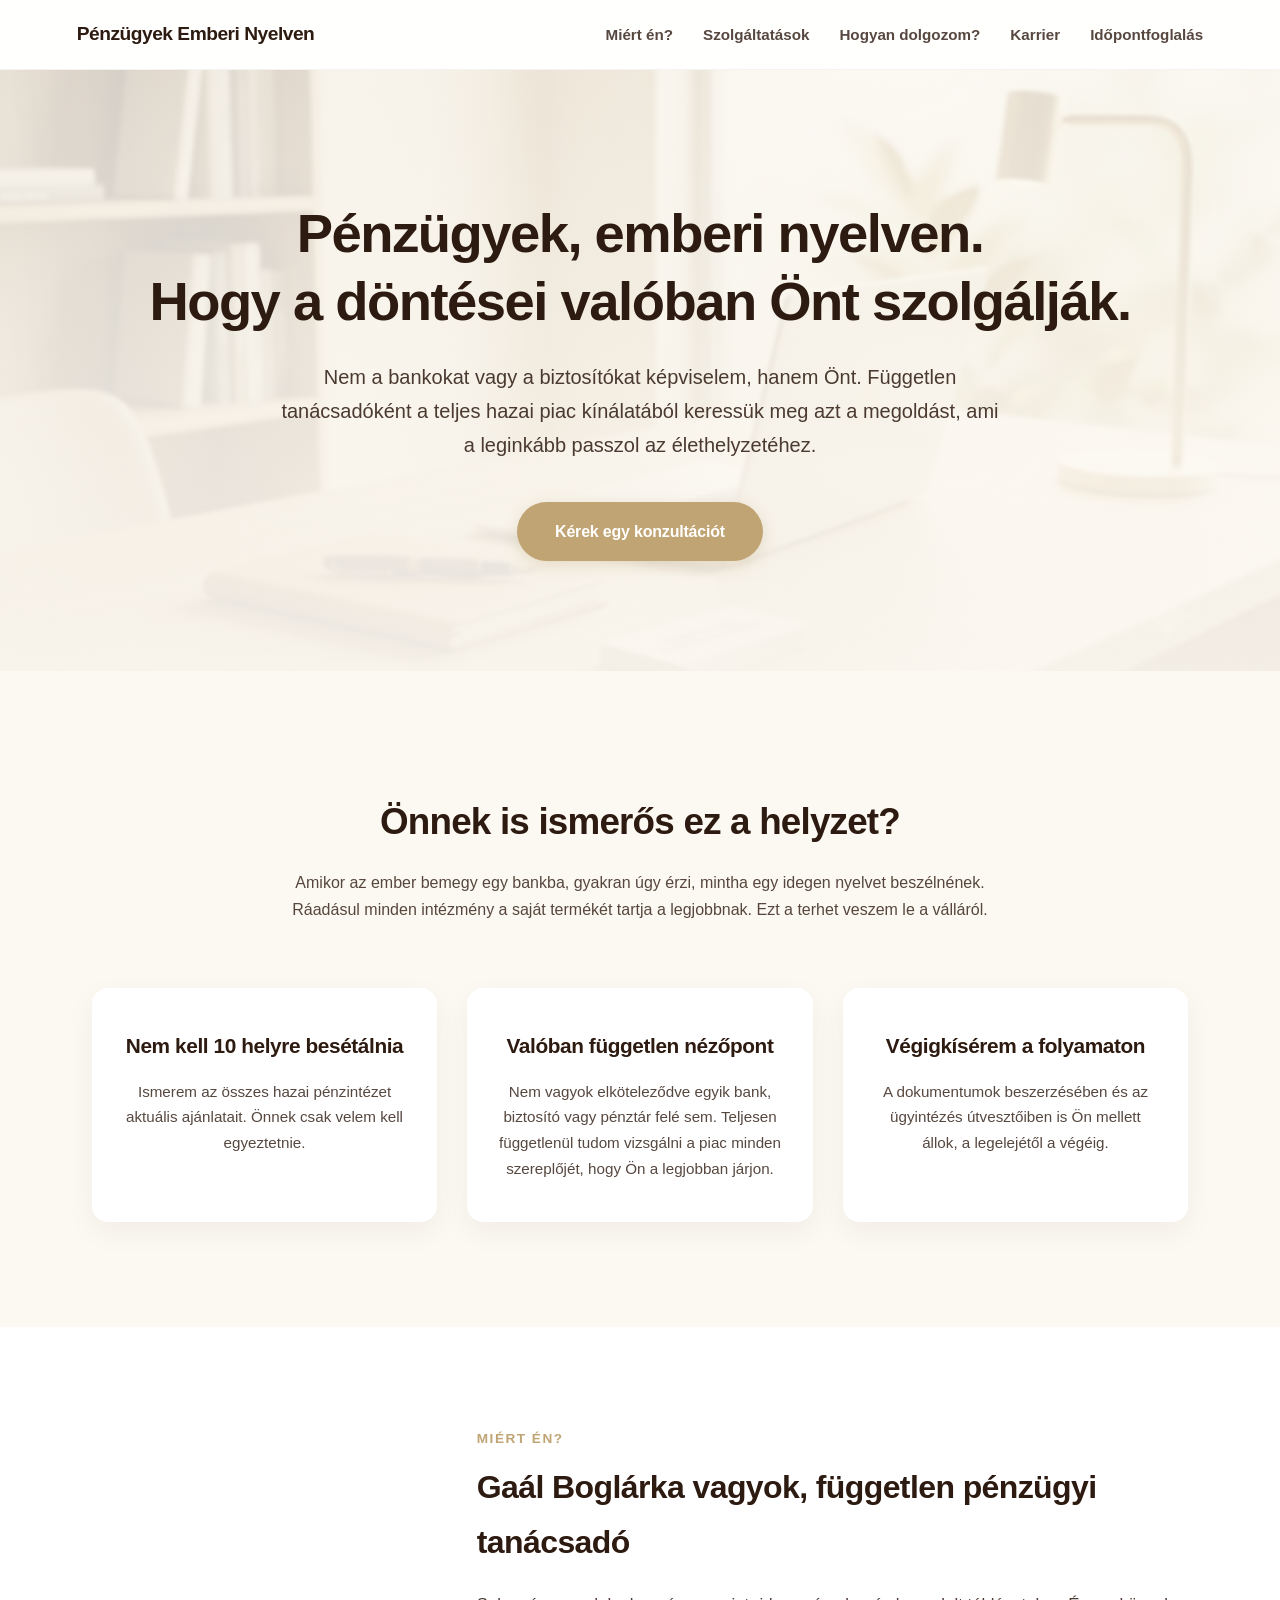
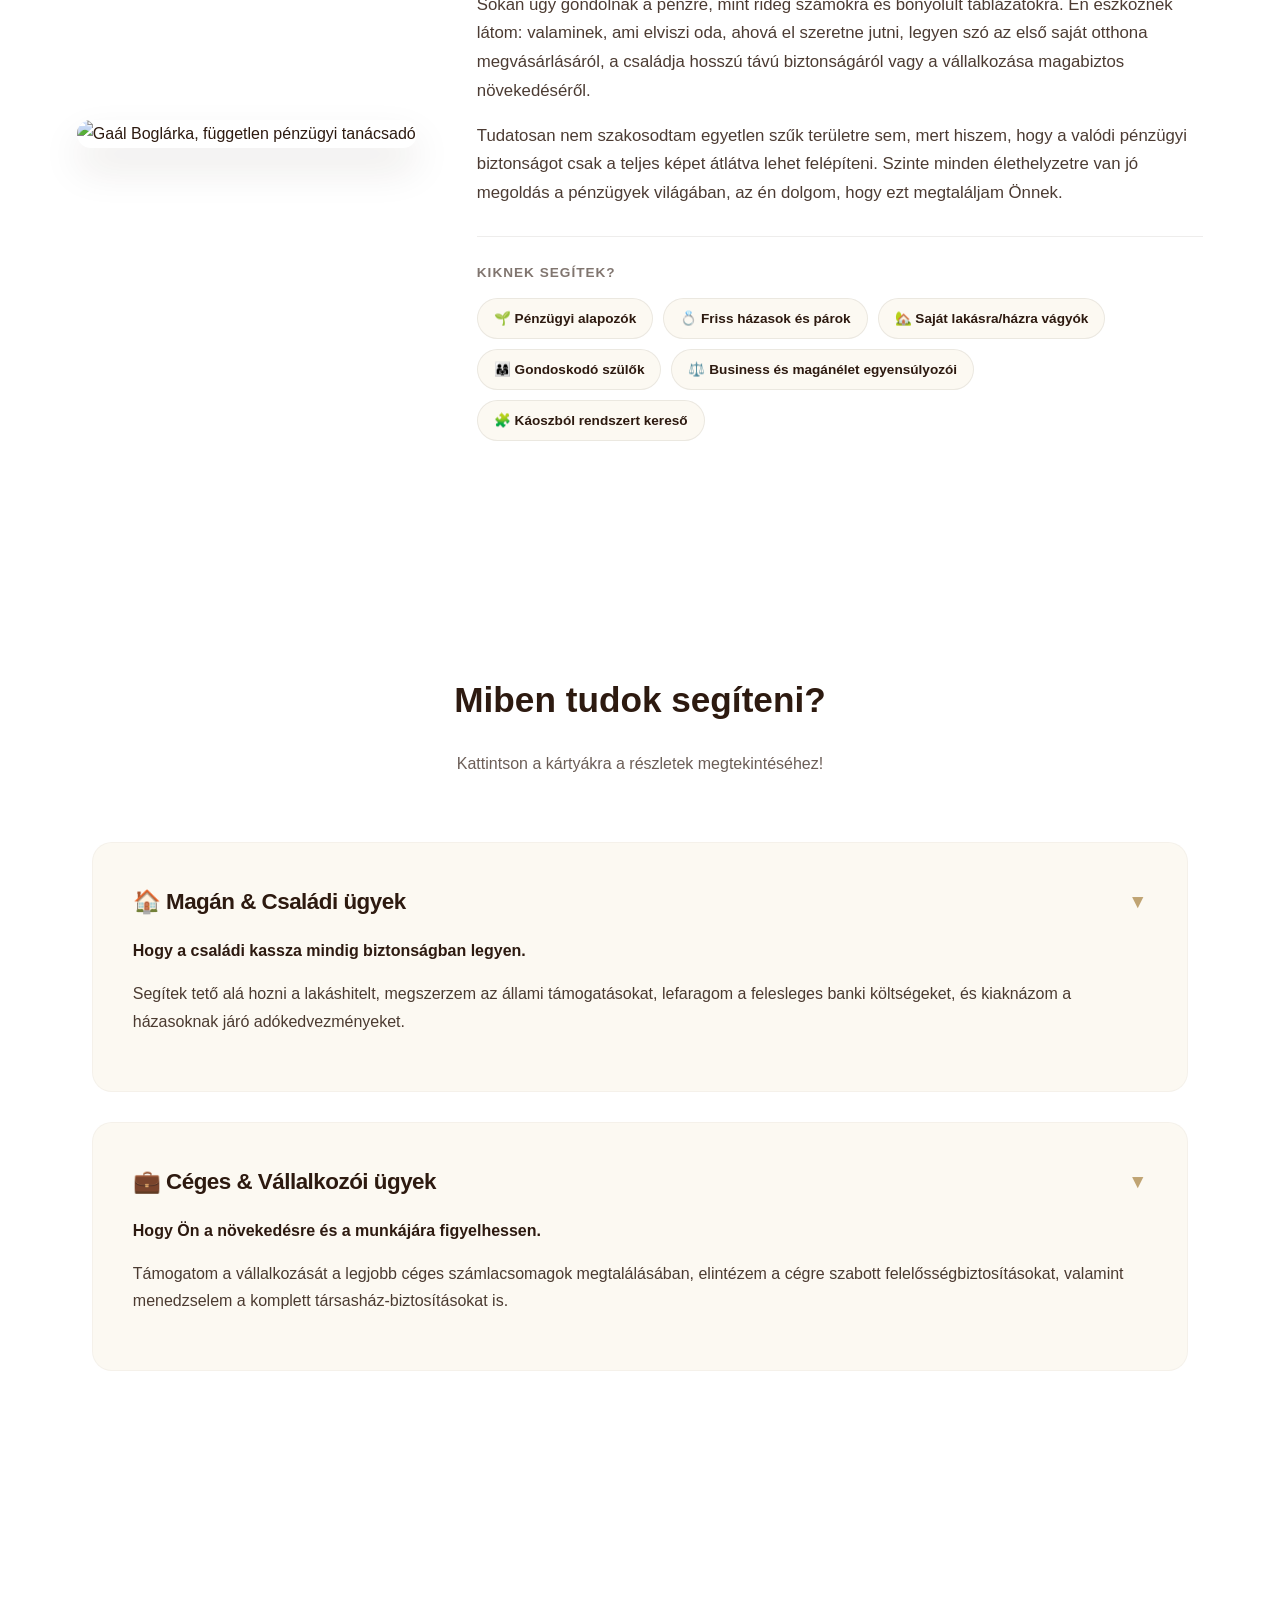
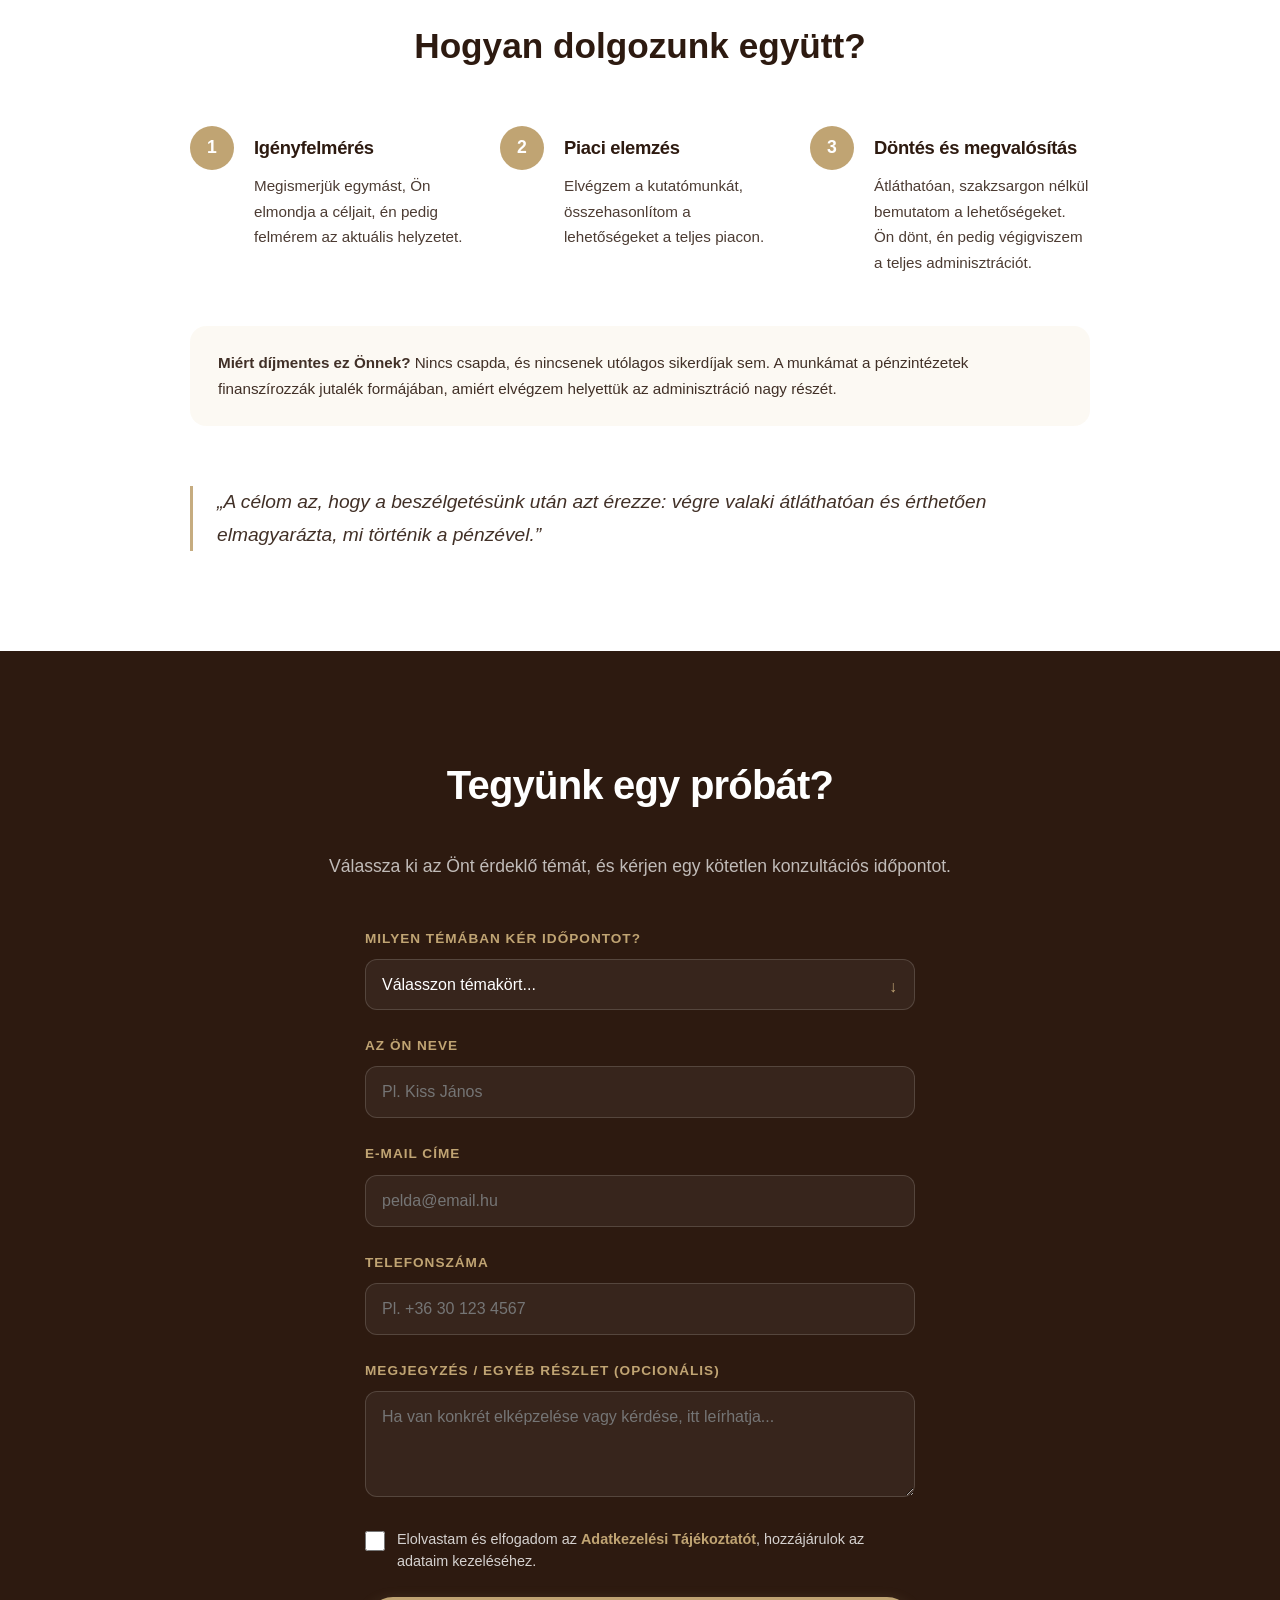
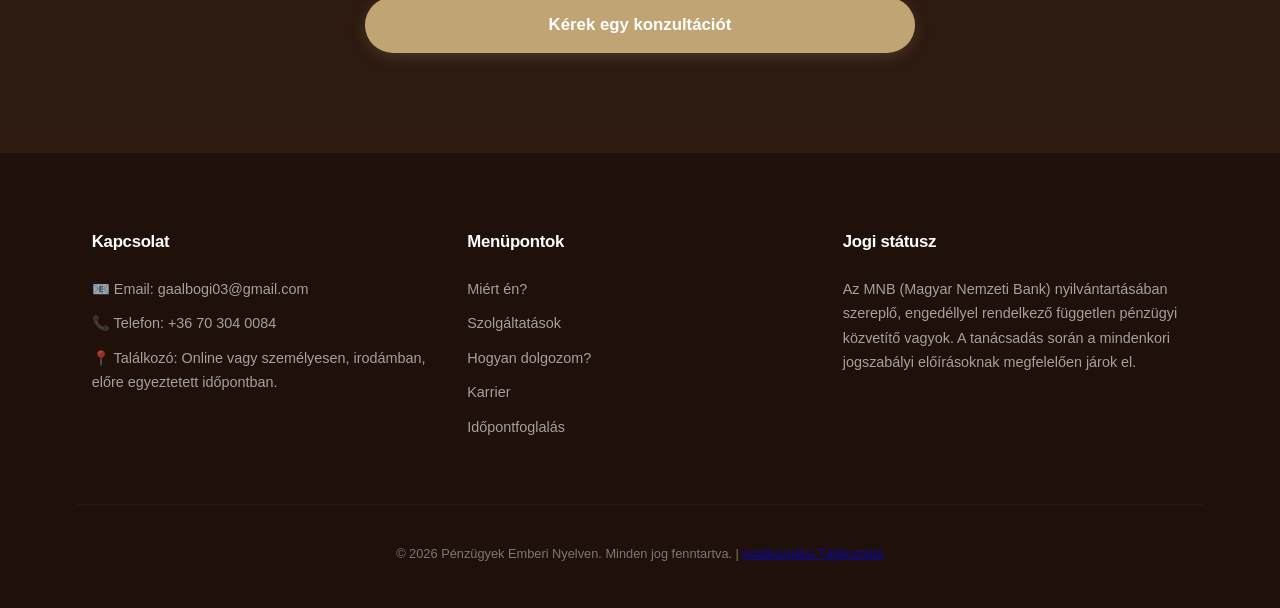
==== index.html @ 8284cee0 "Add branded OG share image and unify site tone to formal address Replace the portrait-crop og:image/" ====
<!DOCTYPE html>
<html lang="hu">
<head>
<meta charset="UTF-8">
<meta name="viewport" content="width=device-width, initial-scale=1.0">
<title>Pénzügyi Tanácsadás - Emberi Nyelven</title>
<link rel="icon" type="image/png" sizes="32x32" href="images/favicon-32.png">
<link rel="icon" type="image/png" sizes="16x16" href="images/favicon-16.png">
<link rel="apple-touch-icon" sizes="180x180" href="images/apple-touch-icon.png">
<meta name="description" content="Független pénzügyi tanácsadás díjmentesen: lakáshitel, CSOK+, biztosítás, megtakarítás és céges pénzügyek egy helyen, emberi nyelven elmagyarázva.">

<!-- MEGOSZTÁSI ELŐNÉZET (OPEN GRAPH) -->
<meta property="og:type" content="website">
<meta property="og:title" content="Pénzügyek, emberi nyelven | Pénzügyi Tanácsadás">
<meta property="og:description" content="Független pénzügyi tanácsadás díjmentesen: lakáshitel, CSOK+, biztosítás, megtakarítás és céges pénzügyek egy helyen, emberi nyelven elmagyarázva.">
<meta property="og:image" content="https://gaalbogi03-ui.github.io/Bogi-weboldal/images/og-image.jpg">
<meta property="og:url" content="https://gaalbogi03-ui.github.io/Bogi-weboldal/">
<meta property="og:locale" content="hu_HU">
<meta name="twitter:card" content="summary_large_image">
<meta name="twitter:title" content="Pénzügyek, emberi nyelven | Pénzügyi Tanácsadás">
<meta name="twitter:description" content="Független pénzügyi tanácsadás díjmentesen: lakáshitel, CSOK+, biztosítás, megtakarítás és céges pénzügyek egy helyen, emberi nyelven elmagyarázva.">
<meta name="twitter:image" content="https://gaalbogi03-ui.github.io/Bogi-weboldal/images/og-image.jpg">

<!-- Helyben tárolt Plus Jakarta Sans betűtípus (GDPR miatt nem Google szerverről töltődik be) -->
<link href="fonts/plus-jakarta-sans.css" rel="stylesheet">
<link href="styles.css" rel="stylesheet">

</head>
<body>

<!-- NAVIGÁCIÓ -->
<nav class="navbar">
<div class="container">
<a href="#" class="logo">Pénzügyek Emberi Nyelven</a>
<button class="nav-toggle" id="nav-toggle" aria-label="Menü megnyitása" aria-expanded="false">
<span></span><span></span><span></span>
</button>
<ul class="nav-links" id="nav-links">
<li><a href="#rolam">Miért én?</a></li>
<li><a href="#szolgaltatasok">Szolgáltatások</a></li>
<li><a href="#folyamat">Hogyan dolgozom?</a></li>
<li><a href="karrier.html">Karrier</a></li>
<li><a href="#kapcsolat">Időpontfoglalás</a></li>
</ul>
</div>
</nav>

<main>
<!-- HERO SZEKCIÓ -->
<header class="hero">
<div class="hero-bg"></div>
<div class="hero-overlay"></div>
<div class="container">
<h1>Pénzügyek, emberi nyelven.<br>Hogy a döntései valóban Önt szolgálják.</h1>
<p>Nem a bankokat vagy a biztosítókat képviselem, hanem Önt. Független tanácsadóként a teljes hazai piac kínálatából keressük meg azt a megoldást, ami a leginkább passzol az élethelyzetéhez.</p>
<a href="#kapcsolat" class="btn">Kérek egy konzultációt</a>
</div>
</header>

<!-- PROBLÉMA / MEGOLDÁS -->
<section class="intro" id="helyzetfelismeres">
<div class="container">
<h2>Önnek is ismerős ez a helyzet?</h2>
<p style="max-width: 750px; margin: 0 auto; opacity: 0.8;">Amikor az ember bemegy egy bankba, gyakran úgy érzi, mintha egy idegen nyelvet beszélnének. Ráadásul minden intézmény a saját termékét tartja a legjobbnak. Ezt a terhet veszem le a válláról.</p>

<div class="features">
<div class="feature-box">
<h3>Nem kell 10 helyre besétálnia</h3>
<p>Ismerem az összes hazai pénzintézet aktuális ajánlatait. Önnek csak velem kell egyeztetnie.</p>
</div>
<div class="feature-box">
<h3>Valóban független nézőpont</h3>
<p>Nem vagyok elköteleződve egyik bank, biztosító vagy pénztár felé sem. Teljesen függetlenül tudom vizsgálni a piac minden szereplőjét, hogy Ön a legjobban járjon.</p>
</div>
<div class="feature-box">
<h3>Végigkísérem a folyamaton</h3>
<p>A dokumentumok beszerzésében és az ügyintézés útvesztőiben is Ön mellett állok, a legelejétől a végéig.</p>
</div>
</div>
</div>
</section>

<!-- RÓLAM -->
<section class="about" id="rolam">
<div class="container about-grid">
<div class="about-image">
<img src="images/rolam-boglarka.jpg" alt="Gaál Boglárka, független pénzügyi tanácsadó">
</div>
<div class="about-text">
<span class="about-eyebrow">Miért én?</span>
<h2>Gaál Boglárka vagyok, független pénzügyi tanácsadó</h2>
<p>Sokan úgy gondolnak a pénzre, mint rideg számokra és bonyolult táblázatokra. Én eszköznek látom: valaminek, ami elviszi oda, ahová el szeretne jutni, legyen szó az első saját otthona megvásárlásáról, a családja hosszú távú biztonságáról vagy a vállalkozása magabiztos növekedéséről.</p>
<p>Tudatosan nem szakosodtam egyetlen szűk területre sem, mert hiszem, hogy a valódi pénzügyi biztonságot csak a teljes képet átlátva lehet felépíteni. Szinte minden élethelyzetre van jó megoldás a pénzügyek világában, az én dolgom, hogy ezt megtaláljam Önnek.</p>
<div class="about-tags">
<span class="about-tags-label">Kiknek segítek?</span>
<div class="about-tags-list">
<span class="tag">🌱 Pénzügyi alapozók</span>
<span class="tag">💍 Friss házasok és párok</span>
<span class="tag">🏡 Saját lakásra/házra vágyók</span>
<span class="tag">👨‍👩‍👧 Gondoskodó szülők</span>
<span class="tag">⚖️ Business és magánélet egyensúlyozói</span>
<span class="tag">🧩 Káoszból rendszert kereső</span>
</div>
</div>
</div>
</div>
</section>

<!-- SZOLGÁLTATÁSOK -->
<section class="services" id="szolgaltatasok">
<div class="container">
<h2 style="text-align: center; font-size: 2.2rem; margin-bottom: 20px;">Miben tudok segíteni?</h2>
<p style="text-align: center; opacity: 0.7; margin-bottom: 50px;">Kattintson a kártyákra a részletek megtekintéséhez!</p>

<div class="services-grid">
<!-- Lakossági Pénzügyek -->
<div class="service-card" onclick="toggleService(this)">
<div class="service-header">
<h3>🏠 Magán & Családi ügyek</h3>
<span class="toggle-icon">▼</span>
</div>
<p><strong>Hogy a családi kassza mindig biztonságban legyen.</strong></p>
<p class="intro-text">Segítek tető alá hozni a lakáshitelt, megszerzem az állami támogatásokat, lefaragom a felesleges banki költségeket, és kiaknázom a házasoknak járó adókedvezményeket.</p>

<div class="service-details">
<ul>
<li><strong>Otthonteremtés és Támogatások:</strong> A CSOK+, Babaváró, az <strong>Otthon Start Program (OSP) hitel</strong> és a piaci lakáshitelek teljes körű intézése, hogy minden elérhető forrást maximálisan kihasználjunk.</li>
<li><strong>Első házasok adókedvezménye:</strong> Segítek átlátni és zökkenőmentesen visszaigényelni a friss házasoknak járó állami adókönnyítéseket, hogy több maradjon a közös kasszában.</li>
<li><strong>Hitelkiváltás:</strong> Ha van régebbi, drága hitele, megnézzük, hogyan tudjuk azt lecserélni egy sokkal olcsóbb, fixebb havidíjúra.</li>
<li><strong>Mindennapi Bankszámlák:</strong> Átnézzük a költési szokásait, és lenyessük a felesleges havidíjakat, utalási sarcolásokat. Olyan számlát keresünk, ami Önnek spórol.</li>
<li><strong>Gyors segítség (Személyi kölcsönök):</strong> Ha autóvásárlásra, felújításra vagy hirtelen jött kiadásra kell pénz, megtaláljuk a legkedvezőbb kamatú, rejtett buktatók nélküli megoldást.</li>
<li><strong>A család és az értékek védelme:</strong> Olyan élet-, egészség- és lakásbiztosítást rakunk össze, ami egy váratlan helyzetben tényleg kifizeti a számlákat.</li>
<li><strong>Nyugdíj-előtakarékosság:</strong> Már ma lerakjuk ennek az alapját, hogy időskorára is anyagilag biztonságban és függetlenül élhessen.</li>
<li><strong>Gyermekek jövőjéért:</strong> Hosszú távú megtakarítási tervet is építünk, hogy gyermeke jövője már ma biztos alapokon álljon.</li>
</ul>
</div>
</div>

<!-- Vállalati Pénzügyek -->
<div class="service-card" onclick="toggleService(this)">
<div class="service-header">
<h3>💼 Céges & Vállalkozói ügyek</h3>
<span class="toggle-icon">▼</span>
</div>
<p><strong>Hogy Ön a növekedésre és a munkájára figyelhessen.</strong></p>
<p class="intro-text">Támogatom a vállalkozását a legjobb céges számlacsomagok megtalálásában, elintézem a cégre szabott felelősségbiztosításokat, valamint menedzselem a komplett társasház-biztosításokat is.</p>

<div class="service-details">
<ul>
<li><strong>Olcsóbb céges bankszámlák & POS terminálok:</strong> Versenyeztetjük a bankokat a cég utalási forgalma alapján. Megkeressük a legkisebb költségű számlát és a legkedvezőbb kártyaelfogadási (POS) feltételeket.</li>
<li><strong>Társasház-biztosítások:</strong> Meglévő és új társasházak teljes körű biztosítási átvilágítása és optimalizálása, hogy a közösség épülete és értékei a legjobb feltételekkel legyenek védve.</li>
<li><strong>Céges biztonság:</strong> Felelősségbiztosítások szakmára vagy cégvezetőkre, a telephely és a gépek védelme, valamint a céges autók (flották) kedvező biztosítása.</li>
<li><strong>Dolgozói gondoskodás (Kulcsember programok):</strong> Olyan adóoptimalizált juttatási csomagokat (pl. céges egészségbiztosítást) építünk fel, amivel könnyebb megtartani a jó munkaerőt.</li>
</ul>
</div>
</div>
</div>
</div>
</section>


<!-- HOGYAN DOLGOZUNK EGYÜTT -->
<section class="process" id="folyamat">
<div class="container" style="max-width: 900px;">
<h2 style="text-align: center; font-size: 2.2rem; margin-bottom: 50px;">Hogyan dolgozunk együtt?</h2>

<div class="process-steps">
<div class="process-step">
<span class="process-number">1</span>
<div>
<h3>Igényfelmérés</h3>
<p>Megismerjük egymást, Ön elmondja a céljait, én pedig felmérem az aktuális helyzetet.</p>
</div>
</div>
<div class="process-step">
<span class="process-number">2</span>
<div>
<h3>Piaci elemzés</h3>
<p>Elvégzem a kutatómunkát, összehasonlítom a lehetőségeket a teljes piacon.</p>
</div>
</div>
<div class="process-step">
<span class="process-number">3</span>
<div>
<h3>Döntés és megvalósítás</h3>
<p>Átláthatóan, szakzsargon nélkül bemutatom a lehetőségeket. Ön dönt, én pedig végigviszem a teljes adminisztrációt.</p>
</div>
</div>
</div>

<div class="process-fee-note">
<strong>Miért díjmentes ez Önnek?</strong> Nincs csapda, és nincsenek utólagos sikerdíjak sem. A munkámat a pénzintézetek finanszírozzák jutalék formájában, amiért elvégzem helyettük az adminisztráció nagy részét.
</div>

<blockquote class="process-quote">„A célom az, hogy a beszélgetésünk után azt érezze: végre valaki átláthatóan és érthetően elmagyarázta, mi történik a pénzével.”</blockquote>
</div>
</section>

<!-- KAPCSOLAT ÉS IDŐPONTFOGLALÓ -->
<section class="contact" id="kapcsolat">
<div class="container">
<h2>Tegyünk egy próbát?</h2>
<p>Válassza ki az Önt érdeklő témát, és kérjen egy kötetlen konzultációs időpontot.</p>

<form id="contact-form" action="https://api.web3forms.com/submit" method="POST">
<input type="hidden" name="access_key" value="3ff886d4-8d54-4756-86e4-f9f395a678a9">
<input type="hidden" name="subject" value="Új konzultáció igény – Pénzügyek Emberi Nyelven">
<input type="hidden" name="from_name" value="Pénzügyek Emberi Nyelven weboldal">
<input type="checkbox" name="botcheck" style="display:none" tabindex="-1" autocomplete="off">
<div class="form-group">
<label for="topic">Milyen témában kér időpontot?</label>
<div class="select-wrapper">
<select id="topic" name="topic" required>
<option value="" disabled selected style="color: #333;">Válasszon témakört...</option>
<option value="lakashitel" style="color: #333;">🏠 Lakáshitel, CSOK+ és OSP ügyintézés</option>
<option value="szemelyi-kolcson" style="color: #333;">💰 Személyi kölcsön / Szabad felhasználás</option>
<option value="biztositas" style="color: #333;">🛡️ Családi biztosítás és adókedvezmények</option>
<option value="nyugdij" style="color: #333;">🧓 Nyugdíj-előtakarékosság</option>
<option value="lakossagi-szamla" style="color: #333;">💳 Lakossági bankszámla optimalizálás</option>
<option value="tarsashaz-ceg" style="color: #333;">🏢 Társasház-, Vagyon- és Céges biztosítások</option>
<option value="ceges-szamla" style="color: #333;">💳 Kedvezőbb céges bankszámla</option>
<option value="egyeb" style="color: #333;">☕ Egyéb pénzügyi átvilágítás</option>
</select>
</div>
</div>

<div class="form-group">
<label for="name">Az Ön neve</label>
<input type="text" id="name" name="name" placeholder="Pl. Kiss János" required>
</div>

<div class="form-group">
<label for="email">E-mail címe</label>
<input type="email" id="email" name="email" placeholder="pelda@email.hu" required>
</div>

<div class="form-group">
<label for="phone">Telefonszáma</label>
<input type="tel" id="phone" name="phone" placeholder="Pl. +36 30 123 4567">
</div>

<div class="form-group">
<label for="message">Megjegyzés / Egyéb részlet (Opcionális)</label>
<textarea id="message" name="message" rows="4" placeholder="Ha van konkrét elképzelése vagy kérdése, itt leírhatja..."></textarea>
</div>

<!-- JAVÍTOTT ÁSZF RUBLIKA -->
<div class="checkbox-group">
<input type="checkbox" id="aszf" name="aszf" required>
<label for="aszf">Elolvastam és elfogadom az <a href="https://www.ovb.hu/szerviz/adatkezelesi-szabalyzat.html" target="_blank">Adatkezelési Tájékoztatót</a>, hozzájárulok az adataim kezeléséhez.</label>
</div>

<button type="submit" id="contact-submit">Kérek egy konzultációt</button>
<p id="contact-status" style="margin-top: 18px; font-weight: 600; display: none;"></p>
</form>
</div>
</section>
</main>

<!-- LEBEGŐ CTA GOMB -->
<a href="#kapcsolat" class="btn floating-cta" id="floating-cta">Kérek egy konzultációt</a>

<!-- LÁBLÉC -->
<footer class="main-footer">
<div class="container">
<div class="footer-grid">
<div class="footer-col">
<h4>Kapcsolat</h4>
<p>📧 Email: <a href="mailto:gaalbogi03@gmail.com">gaalbogi03@gmail.com</a></p>
<p>📞 Telefon: <a href="tel:+36703040084">+36 70 304 0084</a></p>
<p>📍 Találkozó: Online vagy személyesen, irodámban, előre egyeztetett időpontban.</p>
</div>
<div class="footer-col">
<h4>Menüpontok</h4>
<p><a href="#rolam">Miért én?</a></p>
<p><a href="#szolgaltatasok">Szolgáltatások</a></p>
<p><a href="#folyamat">Hogyan dolgozom?</a></p>
<p><a href="karrier.html">Karrier</a></p>
<p><a href="#kapcsolat">Időpontfoglalás</a></p>
</div>
<div class="footer-col">
<h4>Jogi státusz</h4>
<p>Az MNB (Magyar Nemzeti Bank) nyilvántartásában szereplő, engedéllyel rendelkező független pénzügyi közvetítő vagyok. A tanácsadás során a mindenkori jogszabályi előírásoknak megfelelően járok el.</p>
</div>
</div>

<div class="footer-legal">
<p>&copy; 2026 Pénzügyek Emberi Nyelven. Minden jog fenntartva. | <a href="https://www.ovb.hu/szerviz/adatkezelesi-szabalyzat.html" target="_blank">Adatkezelési Tájékoztató</a></p>
</div>
</div>
</footer>

<!-- INTERAKTÍV JAVASCRIPT A LENYÍLÓS MODULHOZ -->
<script src="script.js"></script>
<script>
// LEBEGŐ CTA GOMB - a hero után jelenik meg, a kapcsolat szekciónál eltűnik
const floatingCta = document.getElementById('floating-cta');
const heroSection = document.querySelector('.hero');
const contactSection = document.getElementById('kapcsolat');

const ctaObserver = new IntersectionObserver(function() {
const heroVisible = heroSection.getBoundingClientRect().bottom > 0;
const contactVisible = contactSection.getBoundingClientRect().top < window.innerHeight;
floatingCta.classList.toggle('visible', !heroVisible && !contactVisible);
}, { threshold: 0 });

ctaObserver.observe(heroSection);
ctaObserver.observe(contactSection);

function toggleService(card) {
const allCards = document.querySelectorAll('.service-card');
const isActive = card.classList.contains('active');

// Az összes többi kártya becsukása, hogy egyszerre csak egy lehessen nyitva
allCards.forEach(c => c.classList.remove('active'));

// Ha a kattintott kártya nem volt aktív, akkor kinyitjuk
if (!isActive) {
card.classList.add('active');
}
}

// KAPCSOLATFELVÉTELI ŰRLAP KÜLDÉSE (Web3Forms, oldalelhagyás nélkül)
const contactForm = document.getElementById('contact-form');
const contactStatus = document.getElementById('contact-status');
const contactSubmit = document.getElementById('contact-submit');

contactForm.addEventListener('submit', function(e) {
e.preventDefault();

contactSubmit.disabled = true;
contactSubmit.textContent = 'Küldés...';
contactStatus.style.display = 'none';

fetch(contactForm.action, {
method: 'POST',
headers: { 'Accept': 'application/json' },
body: new FormData(contactForm)
})
.then(response => response.json())
.then(data => {
if (data.success) {
contactStatus.textContent = 'Köszönjük! Az üzenetét megkaptuk, hamarosan felvesszük Önnel a kapcsolatot.';
contactStatus.style.color = '#8FCB9B';
contactForm.reset();
} else {
contactStatus.textContent = 'Hiba történt a küldés során. Kérjük, próbálja meg később, vagy írjon a gaalbogi03@gmail.com címre.';
contactStatus.style.color = '#E38B8B';
}
contactStatus.style.display = 'block';
})
.catch(() => {
contactStatus.textContent = 'Hiba történt a küldés során. Kérjük, próbálja meg később, vagy írjon a gaalbogi03@gmail.com címre.';
contactStatus.style.color = '#E38B8B';
contactStatus.style.display = 'block';
})
.finally(() => {
contactSubmit.disabled = false;
contactSubmit.textContent = 'Kérek egy konzultációt';
});
});
</script>

</body>
</html>
---- styles.css ----
/* MODERNEBB & PRÉMIUMABB SZÍNPALETTA */
:root {
--primary-bg: #FCF9F2; /* Világos, tiszta krém háttér */
--dark-text: #2D1A10; /* Elegáns mélybarna a szövegeknek */
--accent-gold: #C0A473; /* Matt arany / pezsgő a gomboknak */
--accent-gold-hover: #A88E60;
--white-bg: #ffffff; /* Hófehér a kártyák kiemeléséhez */
--card-shadow: 0 10px 30px rgba(45, 26, 16, 0.05); /* Lágy, modern árnyék */
--card-shadow-hover: 0 20px 40px rgba(45, 26, 16, 0.1);
}

html {
scroll-behavior: smooth;
}

body {
font-family: 'Plus Jakarta Sans', -apple-system, BlinkMacSystemFont, sans-serif;
margin: 0;
padding: 0;
color: var(--dark-text);
background-color: var(--primary-bg);
line-height: 1.7;
-webkit-font-smoothing: antialiased;
}

.container {
width: 88%;
max-width: 1140px;
margin: 0 auto;
}

/* Navigációs sáv - Letisztult, lebegő hatás */
.navbar {
background-color: rgba(255, 255, 255, 0.9);
backdrop-filter: blur(10px);
-webkit-backdrop-filter: blur(10px);
border-bottom: 1px solid rgba(45, 26, 16, 0.05);
padding: 18px 0;
position: sticky;
top: 0;
z-index: 100;
}

.navbar .container {
display: flex;
justify-content: space-between;
align-items: center;
position: relative;
}

.nav-toggle {
display: none;
flex-direction: column;
justify-content: space-between;
width: 26px;
height: 18px;
background: none;
border: none;
padding: 0;
cursor: pointer;
z-index: 110;
}

.nav-toggle span {
display: block;
height: 2px;
width: 100%;
background-color: var(--dark-text);
border-radius: 2px;
transition: transform 0.3s ease, opacity 0.3s ease;
}

.nav-toggle.open span:nth-child(1) {
transform: translateY(8px) rotate(45deg);
}

.nav-toggle.open span:nth-child(2) {
opacity: 0;
}

.nav-toggle.open span:nth-child(3) {
transform: translateY(-8px) rotate(-45deg);
}

.logo {
font-weight: 800;
font-size: 1.2rem;
color: var(--dark-text);
text-decoration: none;
letter-spacing: -0.5px;
}

.nav-links {
display: flex;
list-style: none;
margin: 0;
padding: 0;
}

.nav-links li {
margin-left: 30px;
}

.nav-links a {
text-decoration: none;
color: var(--dark-text);
font-weight: 600;
font-size: 0.95rem;
opacity: 0.8;
transition: opacity 0.2s ease;
}

.nav-links a:hover {
opacity: 1;
}

/* Hero szekció - Lágy színátmenettel + elmosódott háttérkép */
.hero {
padding: 130px 0 110px 0;
text-align: center;
position: relative;
overflow: hidden;
}

.hero-bg {
position: absolute;
inset: 0;
background-image: url('images/hero-bg.jpg');
background-size: cover;
background-position: center;
z-index: 0;
}

.hero-overlay {
position: absolute;
inset: 0;
background: linear-gradient(180deg, rgba(252,249,242,0.82) 0%, rgba(252,249,242,0.94) 100%);
z-index: 1;
}

.hero .container {
position: relative;
z-index: 2;
}

.hero h1 {
font-size: 3.4rem;
font-weight: 800;
color: var(--dark-text);
line-height: 1.25;
margin-bottom: 24px;
margin-top: 0;
letter-spacing: -1.5px;
}

.hero p {
font-size: 1.25rem;
max-width: 720px;
margin: 0 auto 40px auto;
color: var(--dark-text);
opacity: 0.85;
font-weight: 400;
}

/* Gombok */
.btn {
display: inline-block;
background-color: var(--accent-gold);
color: #ffffff;
padding: 16px 38px;
text-decoration: none;
font-weight: 600;
border-radius: 50px;
transition: all 0.3s cubic-bezier(0.16, 1, 0.3, 1);
box-shadow: 0 4px 15px rgba(192, 164, 115, 0.3);
border: none;
cursor: pointer;
font-size: 1rem;
letter-spacing: -0.2px;
}

.btn:hover {
transform: translateY(-2px);
background-color: var(--accent-gold-hover);
box-shadow: 0 8px 25px rgba(192, 164, 115, 0.4);
}

/* Lebegő CTA gomb */
.floating-cta {
position: fixed;
right: 30px;
bottom: 30px;
z-index: 90;
padding: 14px 30px;
font-size: 0.95rem;
opacity: 0;
transform: translateY(20px);
pointer-events: none;
transition: opacity 0.3s ease, transform 0.3s ease;
}

.floating-cta.visible {
opacity: 1;
transform: translateY(0);
pointer-events: auto;
}

@media (max-width: 768px) {
.floating-cta {
right: 20px;
bottom: 20px;
padding: 13px 22px;
font-size: 0.9rem;
}
}

/* Rólam */
.about {
padding: 100px 0;
background-color: var(--white-bg);
}

.about-grid {
display: flex;
align-items: center;
gap: 60px;
}

.about-image {
flex: 0 0 340px;
}

.about-image img {
width: 100%;
display: block;
border-radius: 20px;
box-shadow: var(--card-shadow-hover);
}

.about-text {
flex: 1;
}

.about-eyebrow {
display: block;
color: var(--accent-gold);
font-weight: 700;
text-transform: uppercase;
letter-spacing: 1.5px;
font-size: 0.85rem;
margin-bottom: 10px;
}

.about-text h2 {
font-size: 2rem;
font-weight: 700;
letter-spacing: -0.6px;
margin: 0 0 22px 0;
}

.about-text p {
opacity: 0.85;
margin-bottom: 16px;
font-size: 1.05rem;
}

.about-text p:last-child {
margin-bottom: 0;
}

.about-tags {
margin-top: 28px;
padding-top: 24px;
border-top: 1px solid rgba(45, 26, 16, 0.08);
}

.about-tags-label {
display: block;
font-weight: 700;
font-size: 0.85rem;
text-transform: uppercase;
letter-spacing: 1px;
opacity: 0.6;
margin-bottom: 14px;
}

.about-tags-list {
display: flex;
flex-wrap: wrap;
gap: 10px;
}

.tag {
background-color: var(--primary-bg);
border: 1px solid rgba(45, 26, 16, 0.08);
border-radius: 50px;
padding: 8px 16px;
font-size: 0.85rem;
font-weight: 600;
white-space: nowrap;
}

/* Probléma / Megoldás */
.intro {
padding: 90px 0;
text-align: center;
}

.intro h2 {
font-size: 2.3rem;
font-weight: 700;
letter-spacing: -0.8px;
margin-bottom: 15px;
}

.features {
display: flex;
justify-content: space-between;
flex-wrap: wrap;
margin-top: 50px;
}

.feature-box {
flex: 1;
min-width: 280px;
margin: 15px;
padding: 40px 30px;
background-color: var(--white-bg);
border-radius: 16px;
box-shadow: var(--card-shadow);
transition: all 0.4s cubic-bezier(0.16, 1, 0.3, 1);
}

.feature-box:hover {
transform: translateY(-6px);
box-shadow: var(--card-shadow-hover);
}

.feature-box h3 {
font-size: 1.3rem;
font-weight: 700;
margin-top: 0;
margin-bottom: 15px;
letter-spacing: -0.4px;
}

.feature-box p {
font-size: 0.95rem;
opacity: 0.8;
margin: 0;
}

/* Szolgáltatások */
.services {
padding: 100px 0;
background-color: var(--white-bg);
}

.services-grid {
display: flex;
justify-content: space-between;
flex-wrap: wrap;
}

.service-card {
flex: 1;
min-width: 45%;
margin: 15px;
padding: 40px;
background: var(--primary-bg);
border-radius: 20px;
transition: all 0.4s cubic-bezier(0.16, 1, 0.3, 1);
cursor: pointer;
position: relative;
border: 1px solid rgba(45, 26, 16, 0.03);
text-align: left;
}

.service-card:hover {
background-color: #F5EFE4;
transform: translateY(-4px);
}

.service-header {
display: flex;
justify-content: space-between;
align-items: center;
margin-bottom: 15px;
}

.service-header h3 {
font-size: 1.4rem;
font-weight: 700;
margin: 0;
letter-spacing: -0.5px;
}

.toggle-icon {
font-size: 1.2rem;
color: var(--accent-gold);
transition: transform 0.3s ease;
font-weight: bold;
}

.service-card.active .toggle-icon {
transform: rotate(180deg);
}

.service-card p.intro-text {
margin: 0 0 15px 0;
opacity: 0.85;
}

.service-details {
max-height: 0;
overflow: hidden;
transition: max-height 0.4s cubic-bezier(0.16, 1, 0.3, 1), opacity 0.3s ease;
opacity: 0;
border-top: 1px solid rgba(45, 26, 16, 0.08);
padding-top: 0;
margin-top: 0;
}

.service-card.active .service-details {
max-height: 700px;
opacity: 1;
padding-top: 20px;
margin-top: 15px;
}

.service-details ul {
padding-left: 20px;
margin: 0;
}

.service-details li {
margin-bottom: 10px;
font-size: 0.95rem;
opacity: 0.9;
}

.service-details strong {
color: var(--dark-text);
}

/* Magyarázat rész */
.explanation {
padding: 90px 0;
text-align: center;
}

.explanation h2 {
font-size: 2.1rem;
font-weight: 700;
margin-bottom: 20px;
letter-spacing: -0.5px;
}

.explanation p {
font-size: 1.1rem;
opacity: 0.8;
}

/* Hogyan dolgozunk együtt */
.process {
padding: 100px 0;
background-color: var(--white-bg);
}

.process-steps {
display: flex;
justify-content: space-between;
flex-wrap: wrap;
gap: 30px;
}

.process-step {
flex: 1;
min-width: 260px;
display: flex;
gap: 20px;
}

.process-number {
flex-shrink: 0;
width: 44px;
height: 44px;
border-radius: 50%;
background-color: var(--accent-gold);
color: #ffffff;
display: flex;
align-items: center;
justify-content: center;
font-weight: 700;
font-size: 1.1rem;
}

.process-step h3 {
font-size: 1.15rem;
font-weight: 700;
margin: 6px 0 10px 0;
letter-spacing: -0.3px;
}

.process-step p {
font-size: 0.95rem;
opacity: 0.85;
margin: 0;
}

.process-fee-note {
margin-top: 50px;
padding: 24px 28px;
background-color: var(--primary-bg);
border-radius: 16px;
font-size: 0.95rem;
opacity: 0.9;
}

.process-fee-note strong {
color: var(--dark-text);
}

.process-quote {
margin: 60px 0 0 0;
padding: 0 0 0 24px;
border-left: 3px solid var(--accent-gold);
font-size: 1.2rem;
font-style: italic;
opacity: 0.9;
}

/* Kapcsolati űrlap */
.contact {
background-color: var(--dark-text);
color: #ffffff;
padding: 100px 0;
text-align: center;
}

.contact h2 {
font-size: 2.5rem;
font-weight: 700;
letter-spacing: -0.8px;
margin-top: 0;
}

.contact p {
opacity: 0.7;
font-size: 1.1rem;
}

.contact form {
max-width: 550px;
margin: 45px auto 0 auto;
text-align: left;
}

.form-group {
margin-bottom: 24px;
}

.form-group label {
display: block;
margin-bottom: 9px;
font-weight: 600;
color: var(--accent-gold);
font-size: 0.85rem;
text-transform: uppercase;
letter-spacing: 1px;
}

.contact input, .contact select, .contact textarea {
width: 100%;
padding: 16px;
border-radius: 12px;
border: 1px solid rgba(255, 255, 255, 0.15);
background-color: rgba(255, 255, 255, 0.05);
color: #ffffff;
box-sizing: border-box;
font-family: inherit;
font-size: 1rem;
transition: all 0.3s ease;
-webkit-appearance: none;
appearance: none;
}

.contact input:focus, .contact select:focus, .contact textarea:focus {
outline: none;
border-color: var(--accent-gold);
background-color: rgba(255, 255, 255, 0.08);
}

.select-wrapper {
position: relative;
}

.select-wrapper::after {
content: "↓";
font-size: 1rem;
color: var(--accent-gold);
right: 18px;
top: 14px;
position: absolute;
pointer-events: none;
}

/* JAVÍTOTT ÁSZF RUBLIKA STÍLUS */
.checkbox-group {
display: flex;
align-items: flex-start;
margin-top: 20px;
margin-bottom: 25px;
gap: 12px; /* Biztosítja a tiszta távolságot a négyzet és a szöveg között */
}

.checkbox-group input[type="checkbox"] {
width: 20px;
height: 20px;
margin: 2px 0 0 0;
cursor: pointer;
flex-shrink: 0; /* Megakadályozza, hogy a jelölőnégyzet összenyomódjon */
-webkit-appearance: checkbox; /* Visszaállítja a natív checkbox működést */
appearance: checkbox;
}

.checkbox-group label {
text-transform: none;
font-size: 0.9rem;
font-weight: 400;
color: rgba(255, 255, 255, 0.8);
letter-spacing: 0;
line-height: 1.5;
cursor: pointer;
margin-bottom: 0;
display: inline;
}

.checkbox-group a {
color: var(--accent-gold);
text-decoration: none;
font-weight: 600;
position: relative;
z-index: 5; /* Biztosítja, hogy a link kattintható maradjon */
}

.checkbox-group a:hover {
text-decoration: underline;
}

.contact button {
background-color: var(--accent-gold);
color: #ffffff;
border: none;
padding: 18px 40px;
font-weight: 600;
font-size: 1.05rem;
cursor: pointer;
border-radius: 50px;
width: 100%;
transition: all 0.3s ease;
box-shadow: 0 4px 15px rgba(192, 164, 115, 0.2);
font-family: inherit;
}

.contact button:hover {
background-color: var(--accent-gold-hover);
transform: translateY(-2px);
}

/* Modern lábléc */
.main-footer {
background-color: #1F110A;
color: rgba(255, 255, 255, 0.6);
padding: 60px 0 30px 0;
font-size: 0.9rem;
}

.footer-grid {
display: flex;
justify-content: space-between;
flex-wrap: wrap;
margin-bottom: 40px;
}

.footer-col {
flex: 1;
min-width: 250px;
margin: 15px;
}

.footer-col h4 {
color: #ffffff;
margin-top: 0;
margin-bottom: 20px;
font-size: 1.05rem;
font-weight: 600;
letter-spacing: -0.3px;
}

.footer-col p {
margin: 10px 0;
}

.footer-col a {
color: rgba(255, 255, 255, 0.6);
text-decoration: none;
transition: color 0.2s ease;
}

.footer-col a:hover {
color: var(--accent-gold);
}

.footer-legal {
text-align: center;
padding-top: 25px;
border-top: 1px solid rgba(255, 255, 255, 0.05);
font-size: 0.8rem;
opacity: 0.7;
}

/* Karrier oldal */
.career-intro {
padding: 90px 0;
text-align: center;
}

.career-intro h2 {
font-size: 2.3rem;
font-weight: 700;
letter-spacing: -0.8px;
margin-bottom: 15px;
}

.career-intro > .container > p {
max-width: 750px;
margin: 0 auto;
opacity: 0.8;
}

/* Reszponzív nézet */
@media (max-width: 768px) {
.about-grid {
flex-direction: column;
gap: 30px;
text-align: center;
}
.about-image {
flex: none;
max-width: 240px;
margin: 0 auto;
}
.about-text h2 {
font-size: 1.6rem;
}
.navbar .container {
flex-direction: row;
justify-content: space-between;
}
.nav-toggle {
display: flex;
}
.nav-links {
display: none;
position: absolute;
top: calc(100% + 18px);
left: -6%;
width: 112%;
flex-direction: column;
background-color: var(--white-bg);
box-shadow: 0 15px 30px rgba(45, 26, 16, 0.1);
padding: 10px 0;
}
.nav-links.open {
display: flex;
}
.nav-links li {
margin: 0;
text-align: center;
}
.nav-links a {
display: block;
padding: 14px 20px;
}
.hero h1 {
font-size: 2.4rem;
}
.service-card {
min-width: 100%;
margin: 10px 0;
padding: 30px;
}
.features {
margin-top: 20px;
}
.feature-box {
margin: 10px 0;
}
}
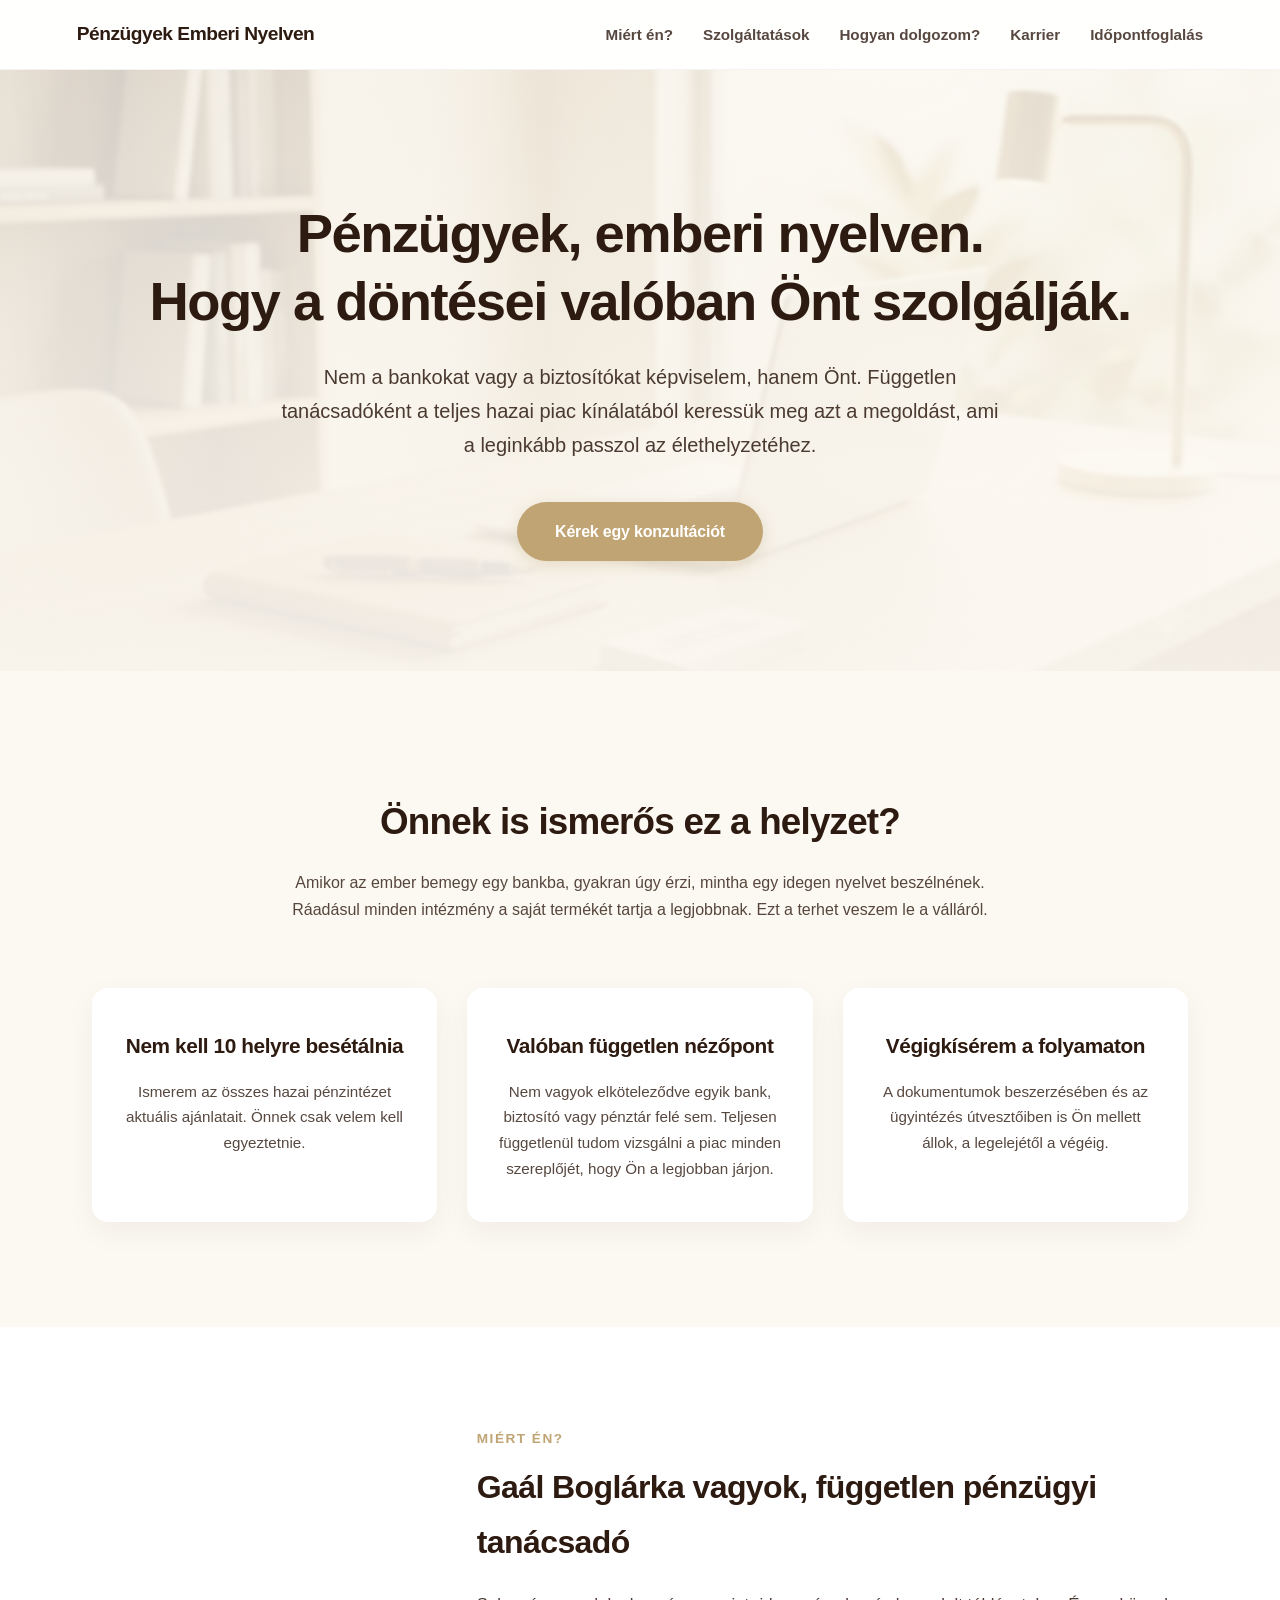
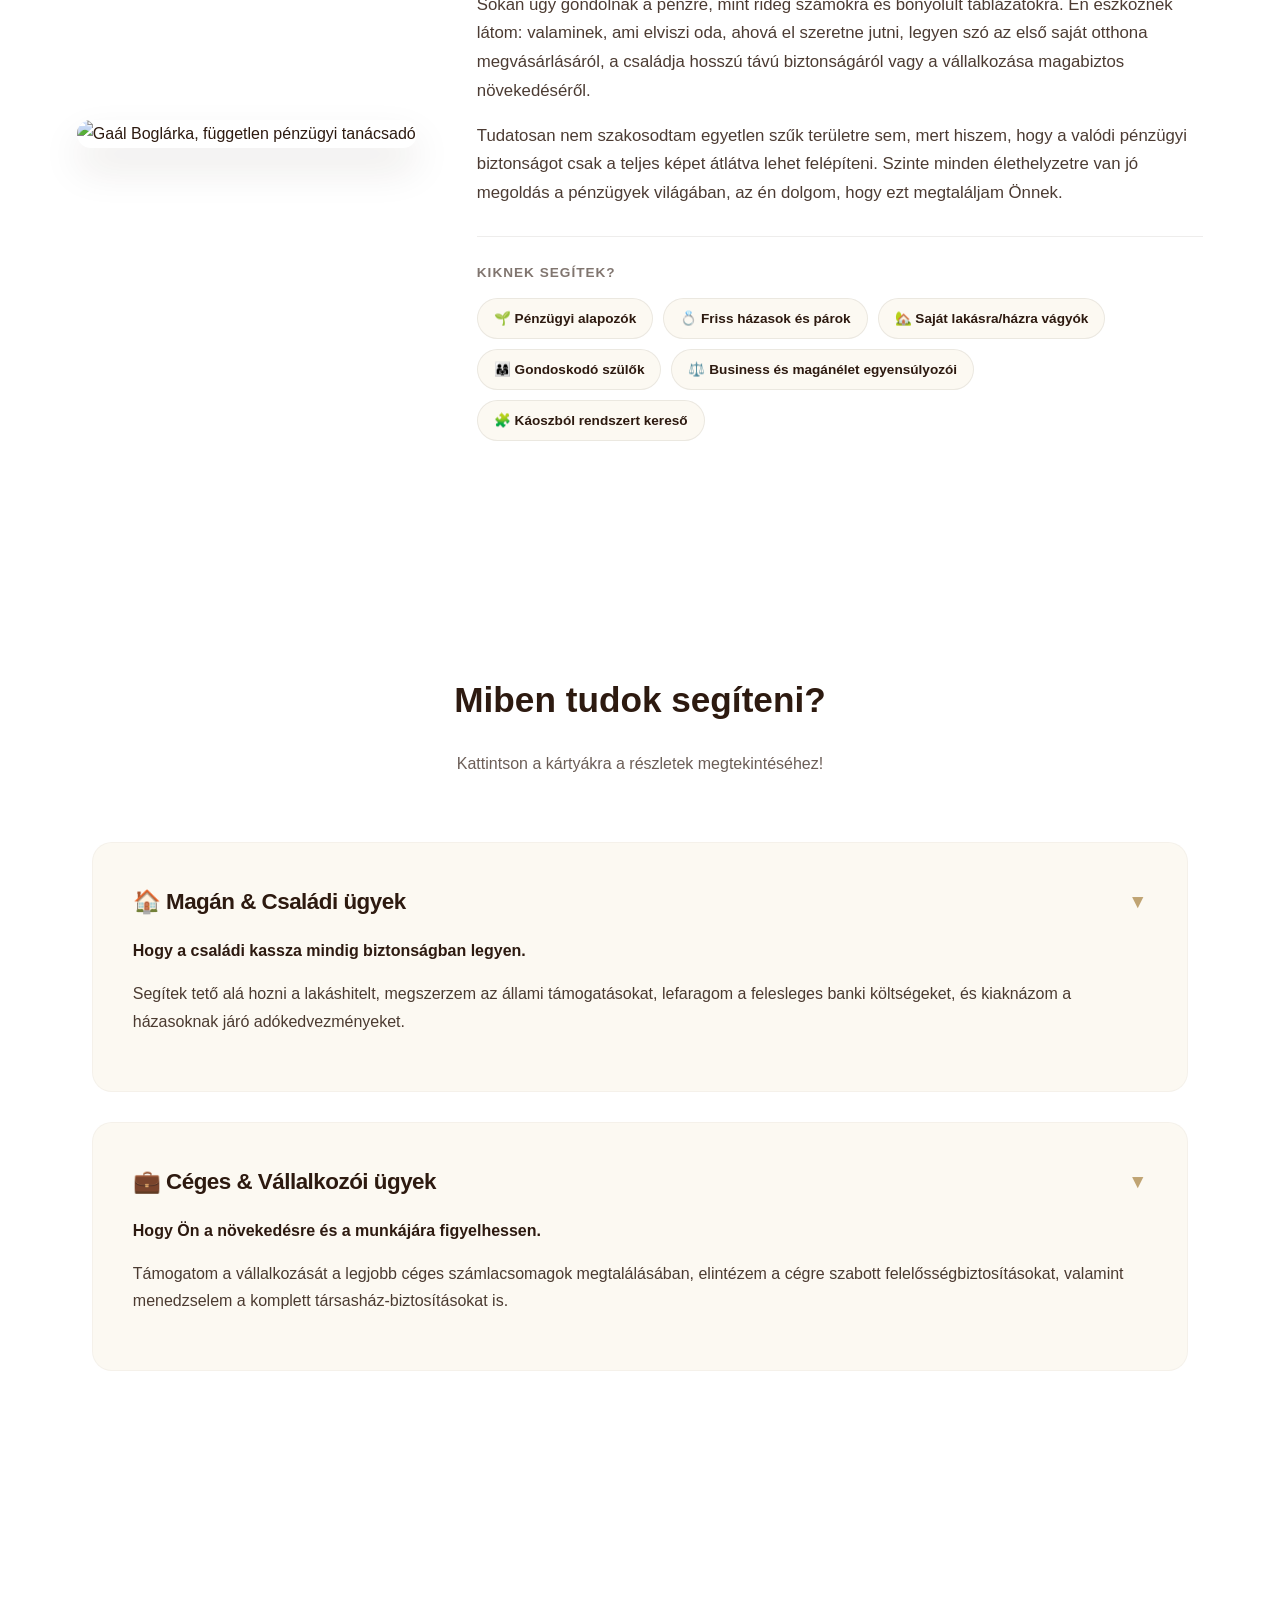
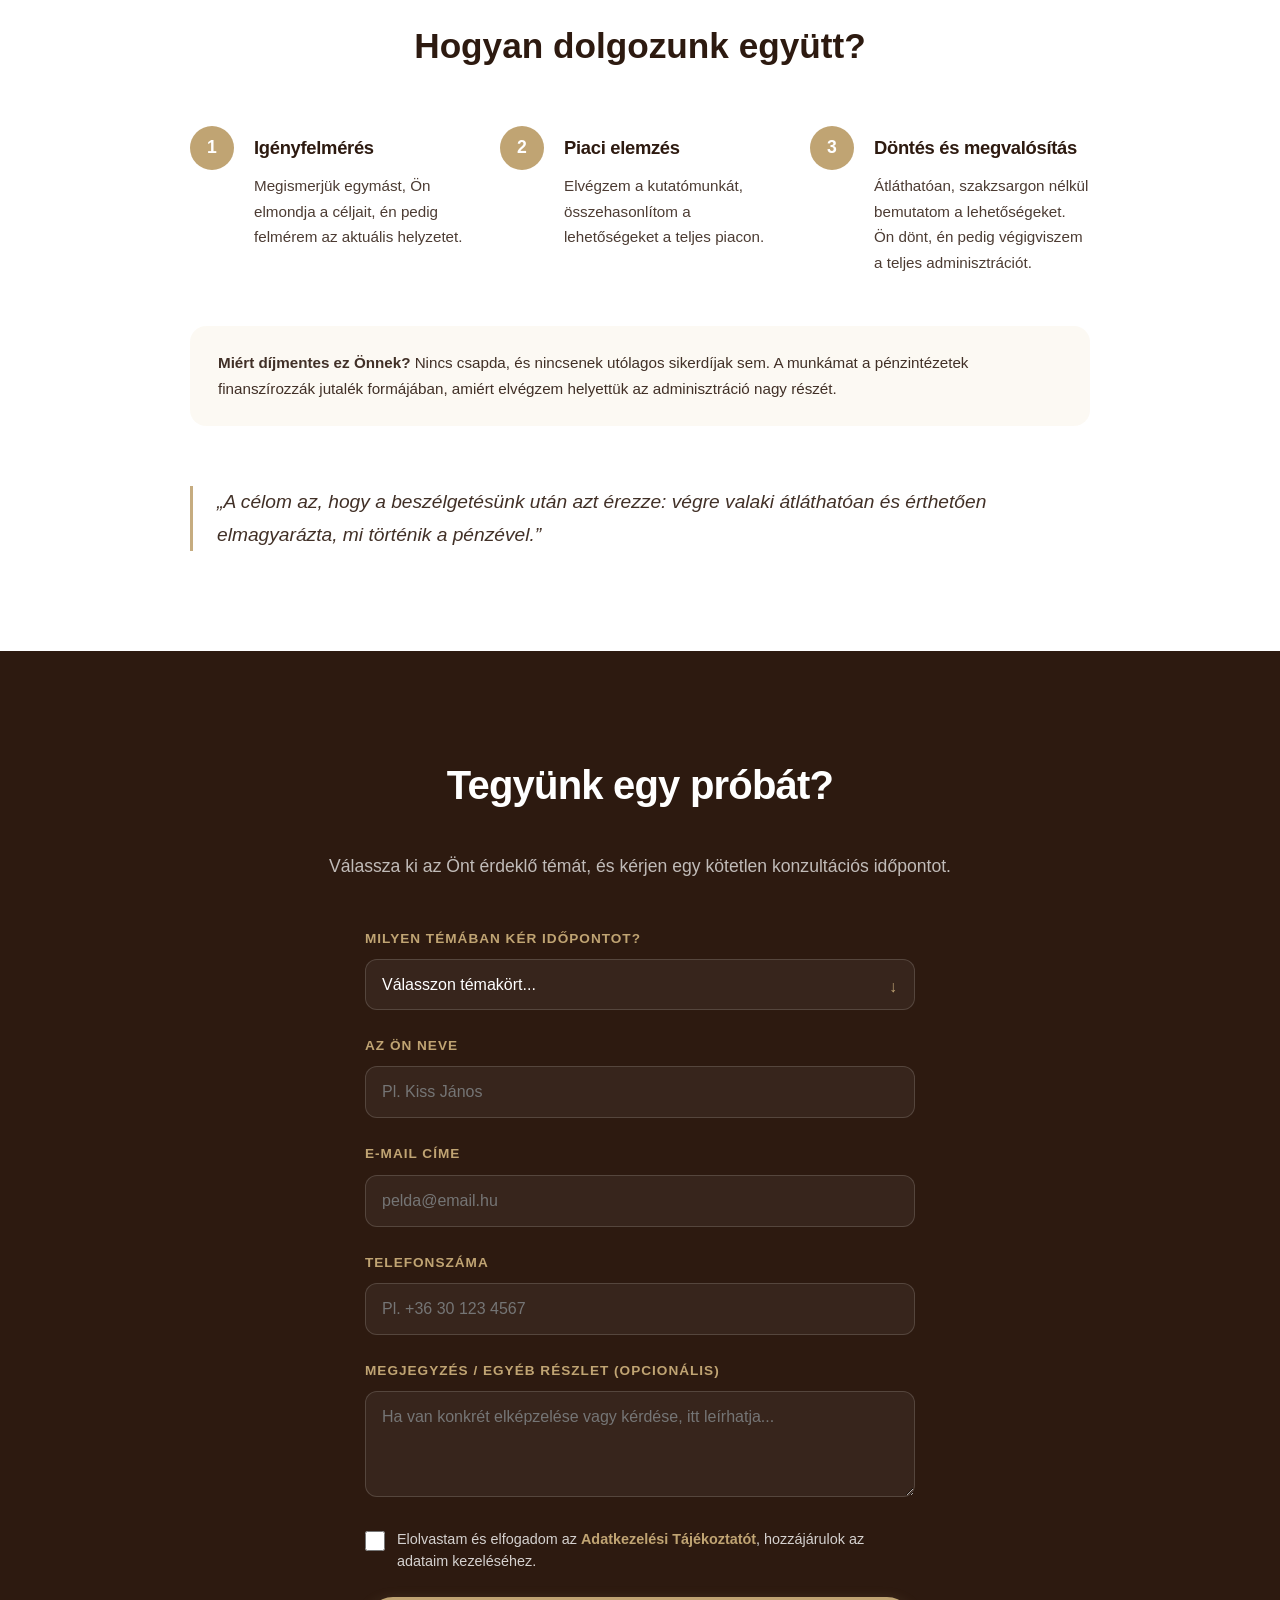
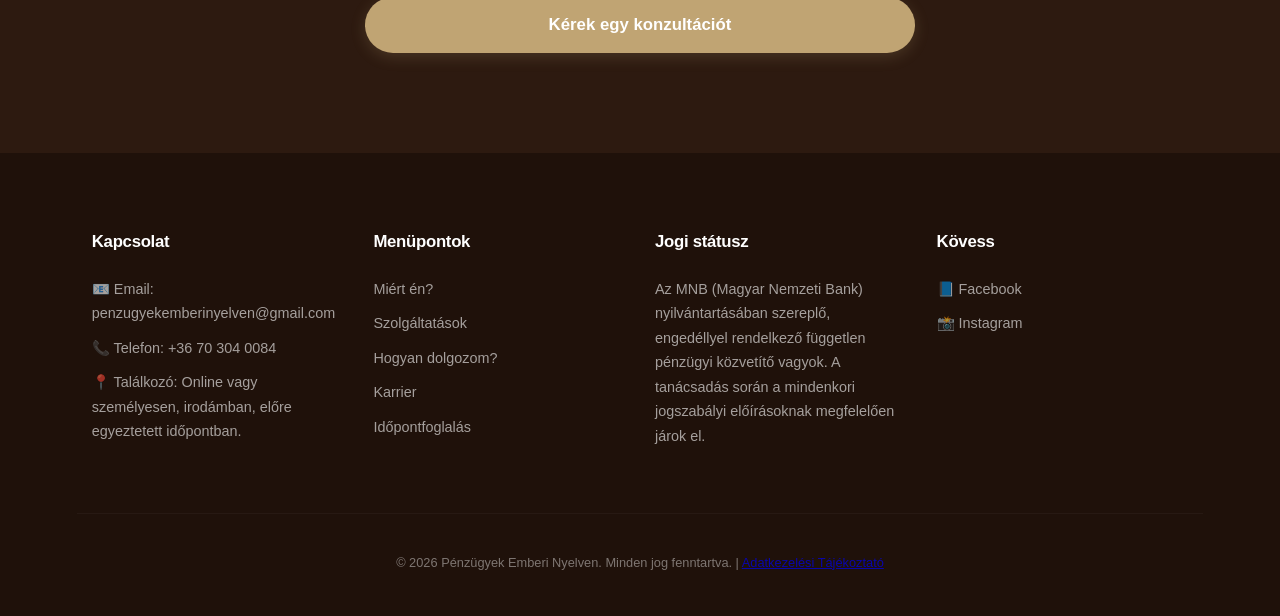
==== commit 9ce302be: "Update contact email address across the site Replace gaalbogi03@gmail.com with penzugyekemberinyelve" ====
--- a/index.html
+++ b/index.html
@@ -266,7 +266,7 @@
 <div class="footer-grid">
 <div class="footer-col">
 <h4>Kapcsolat</h4>
-<p>📧 Email: <a href="mailto:gaalbogi03@gmail.com">gaalbogi03@gmail.com</a></p>
+<p>📧 Email: <a href="mailto:penzugyekemberinyelven@gmail.com">penzugyekemberinyelven@gmail.com</a></p>
 <p>📞 Telefon: <a href="tel:+36703040084">+36 70 304 0084</a></p>
 <p>📍 Találkozó: Online vagy személyesen, irodámban, előre egyeztetett időpontban.</p>
 </div>
@@ -281,6 +281,11 @@
 <div class="footer-col">
 <h4>Jogi státusz</h4>
 <p>Az MNB (Magyar Nemzeti Bank) nyilvántartásában szereplő, engedéllyel rendelkező független pénzügyi közvetítő vagyok. A tanácsadás során a mindenkori jogszabályi előírásoknak megfelelően járok el.</p>
+</div>
+<div class="footer-col">
+<h4>Kövess</h4>
+<p>📘 <a href="https://www.facebook.com/profile.php?id=61591757138707" target="_blank" rel="noopener">Facebook</a></p>
+<p>📸 <a href="https://www.instagram.com/penzugyekemberinyelven/" target="_blank" rel="noopener">Instagram</a></p>
 </div>
 </div>
 
@@ -344,13 +349,13 @@
 contactStatus.style.color = '#8FCB9B';
 contactForm.reset();
 } else {
-contactStatus.textContent = 'Hiba történt a küldés során. Kérjük, próbálja meg később, vagy írjon a gaalbogi03@gmail.com címre.';
+contactStatus.textContent = 'Hiba történt a küldés során. Kérjük, próbálja meg később, vagy írjon a penzugyekemberinyelven@gmail.com címre.';
 contactStatus.style.color = '#E38B8B';
 }
 contactStatus.style.display = 'block';
 })
 .catch(() => {
-contactStatus.textContent = 'Hiba történt a küldés során. Kérjük, próbálja meg később, vagy írjon a gaalbogi03@gmail.com címre.';
+contactStatus.textContent = 'Hiba történt a küldés során. Kérjük, próbálja meg később, vagy írjon a penzugyekemberinyelven@gmail.com címre.';
 contactStatus.style.color = '#E38B8B';
 contactStatus.style.display = 'block';
 })
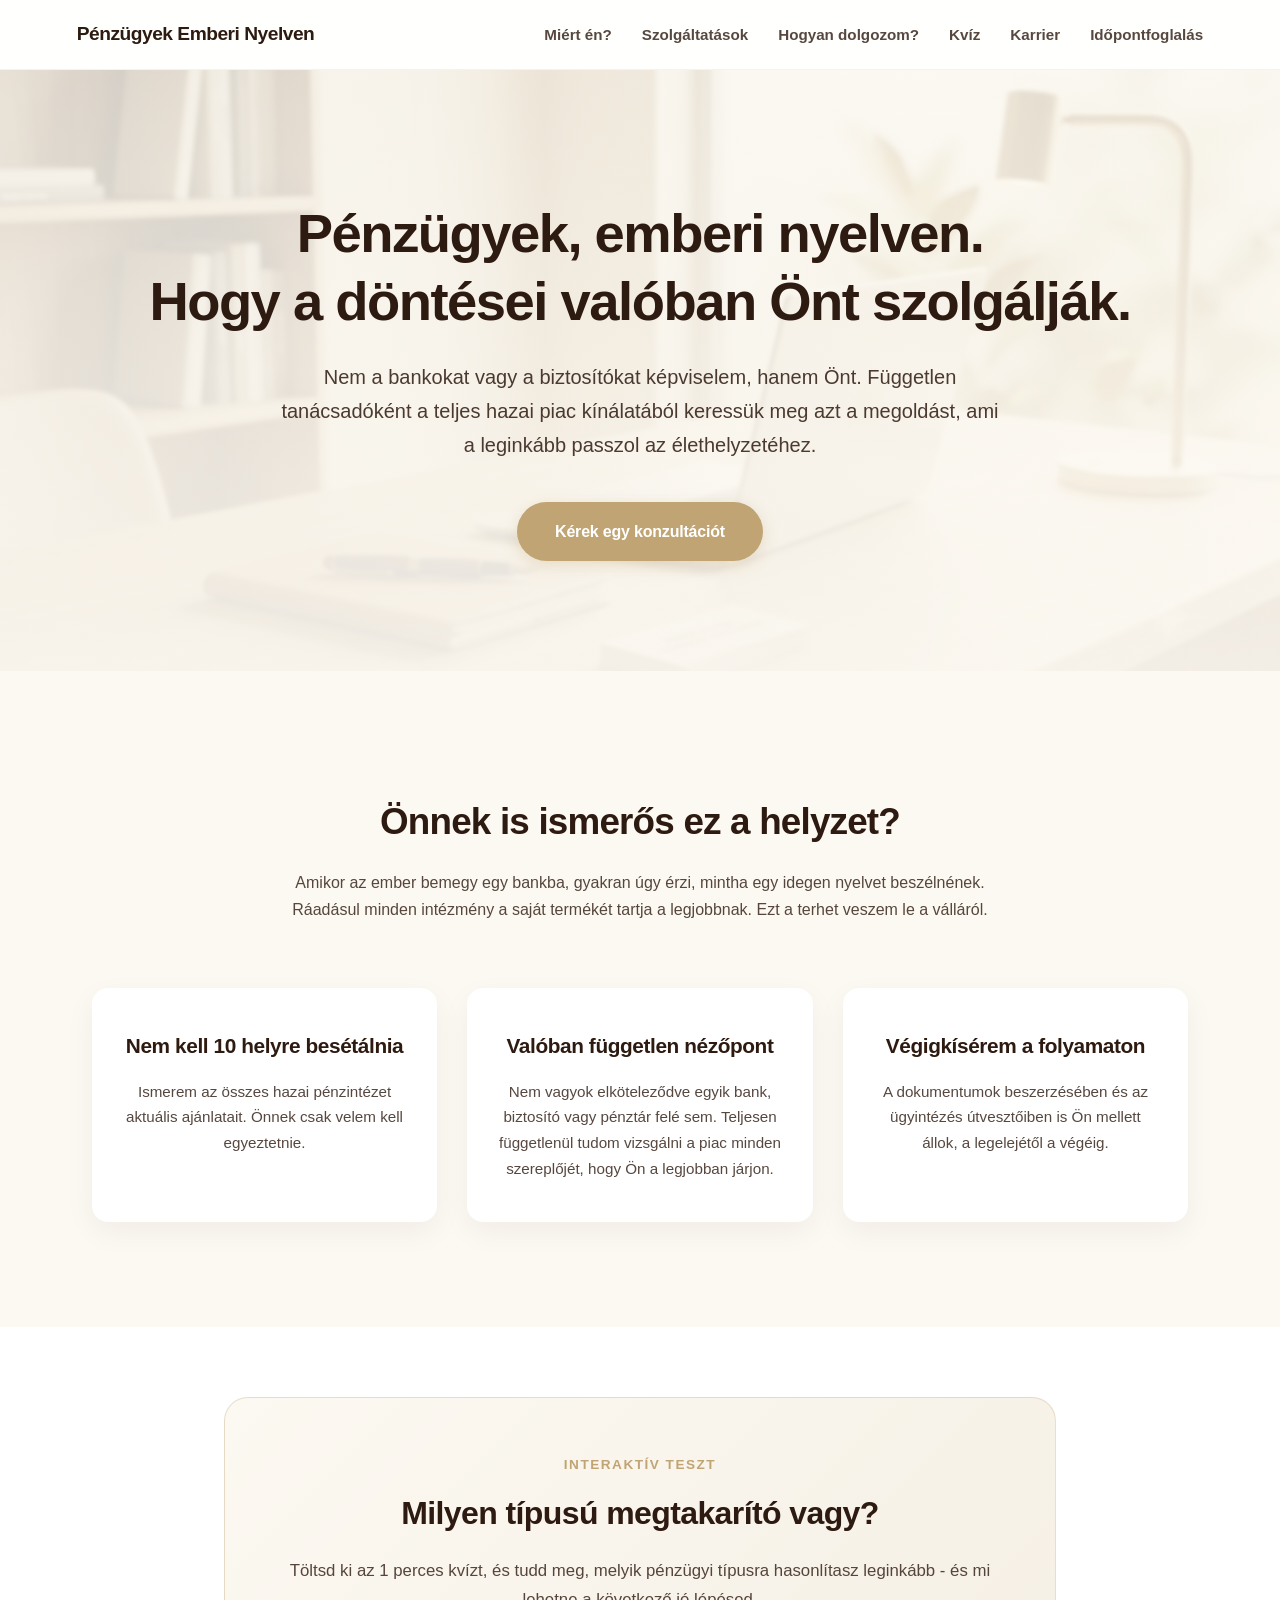
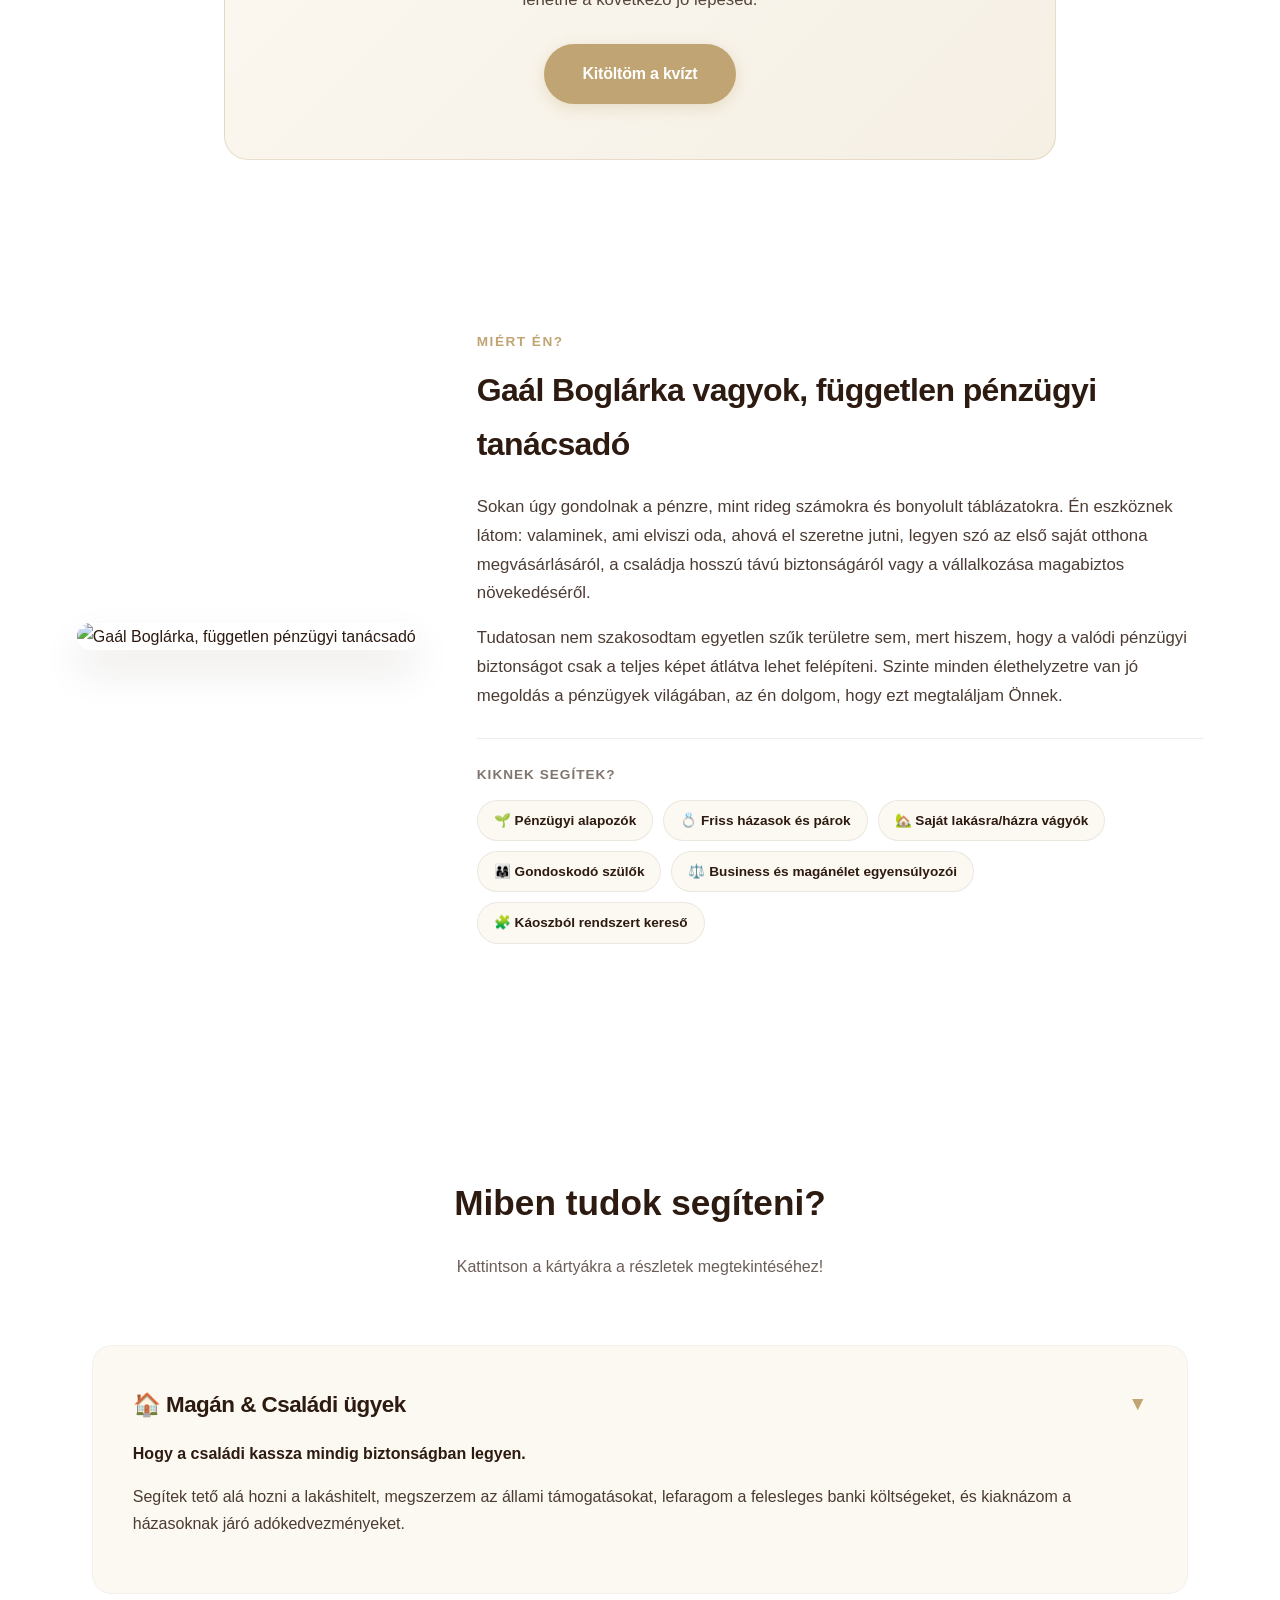
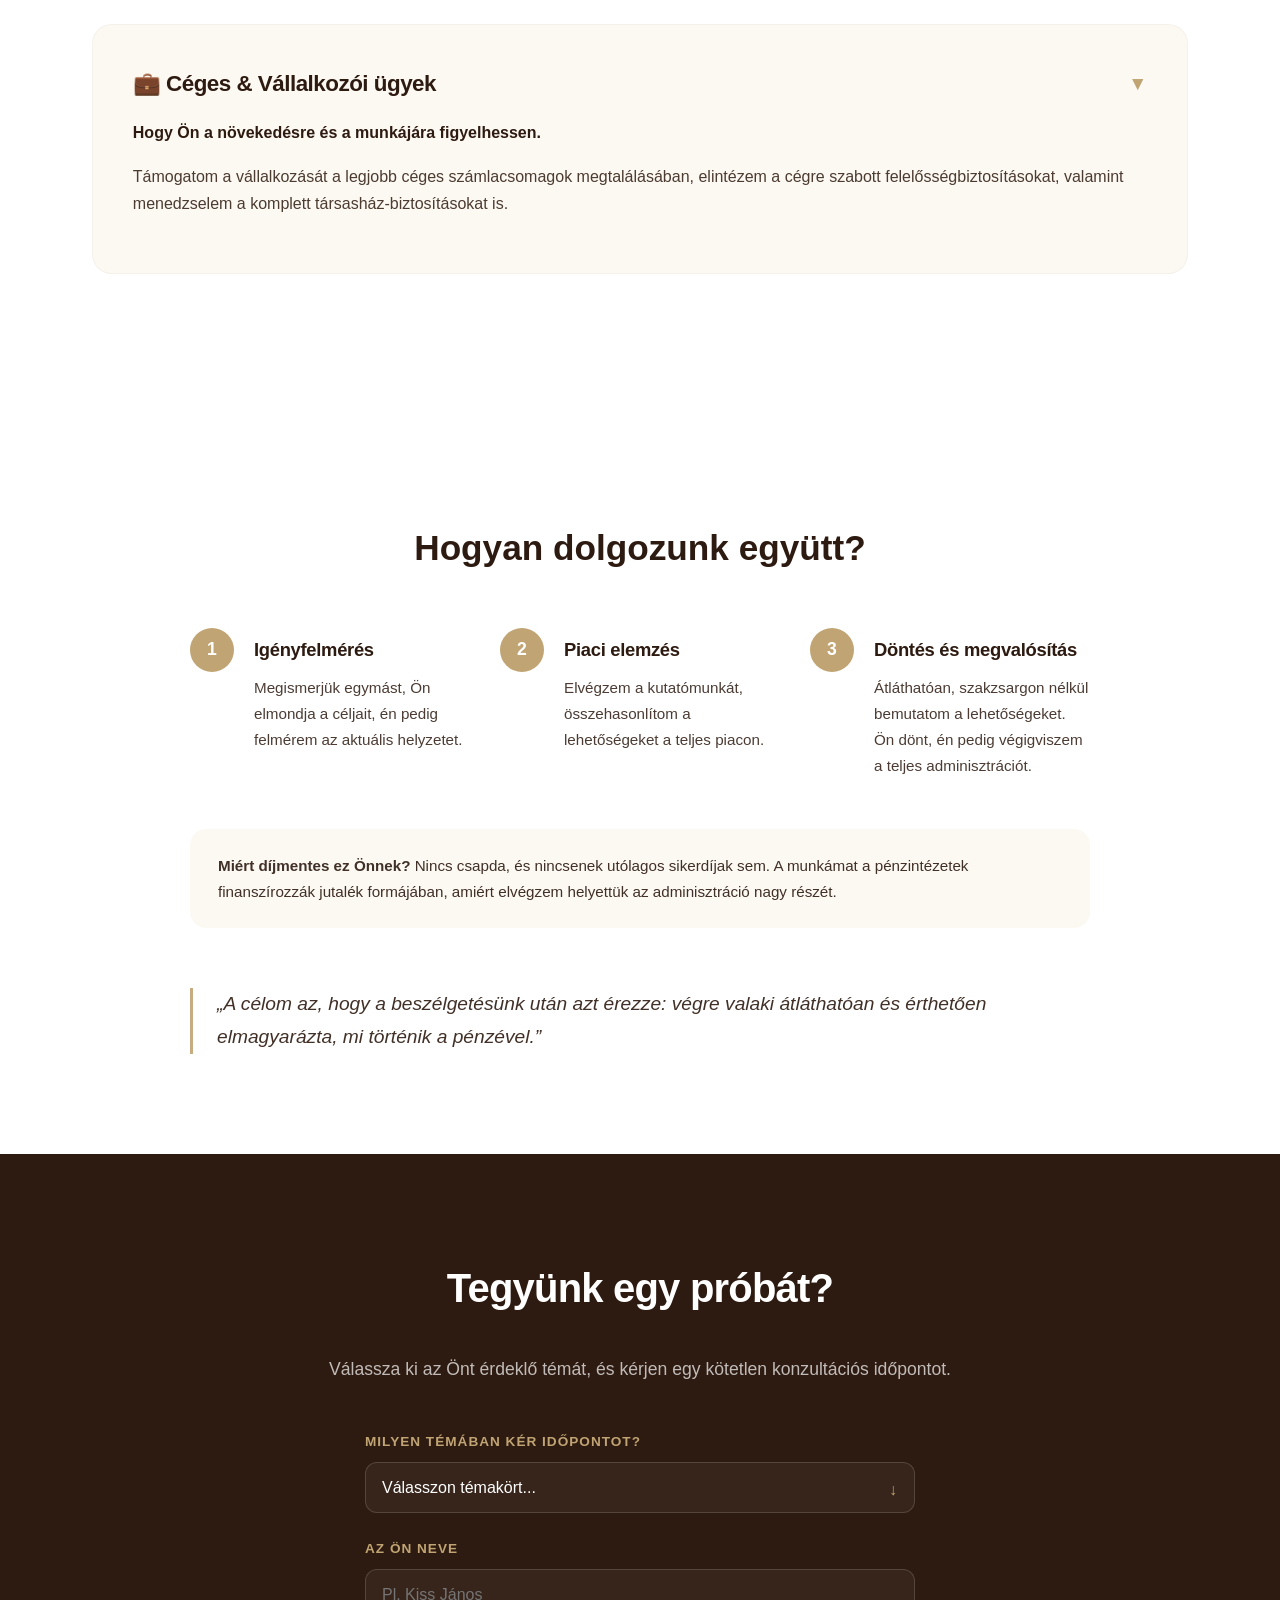
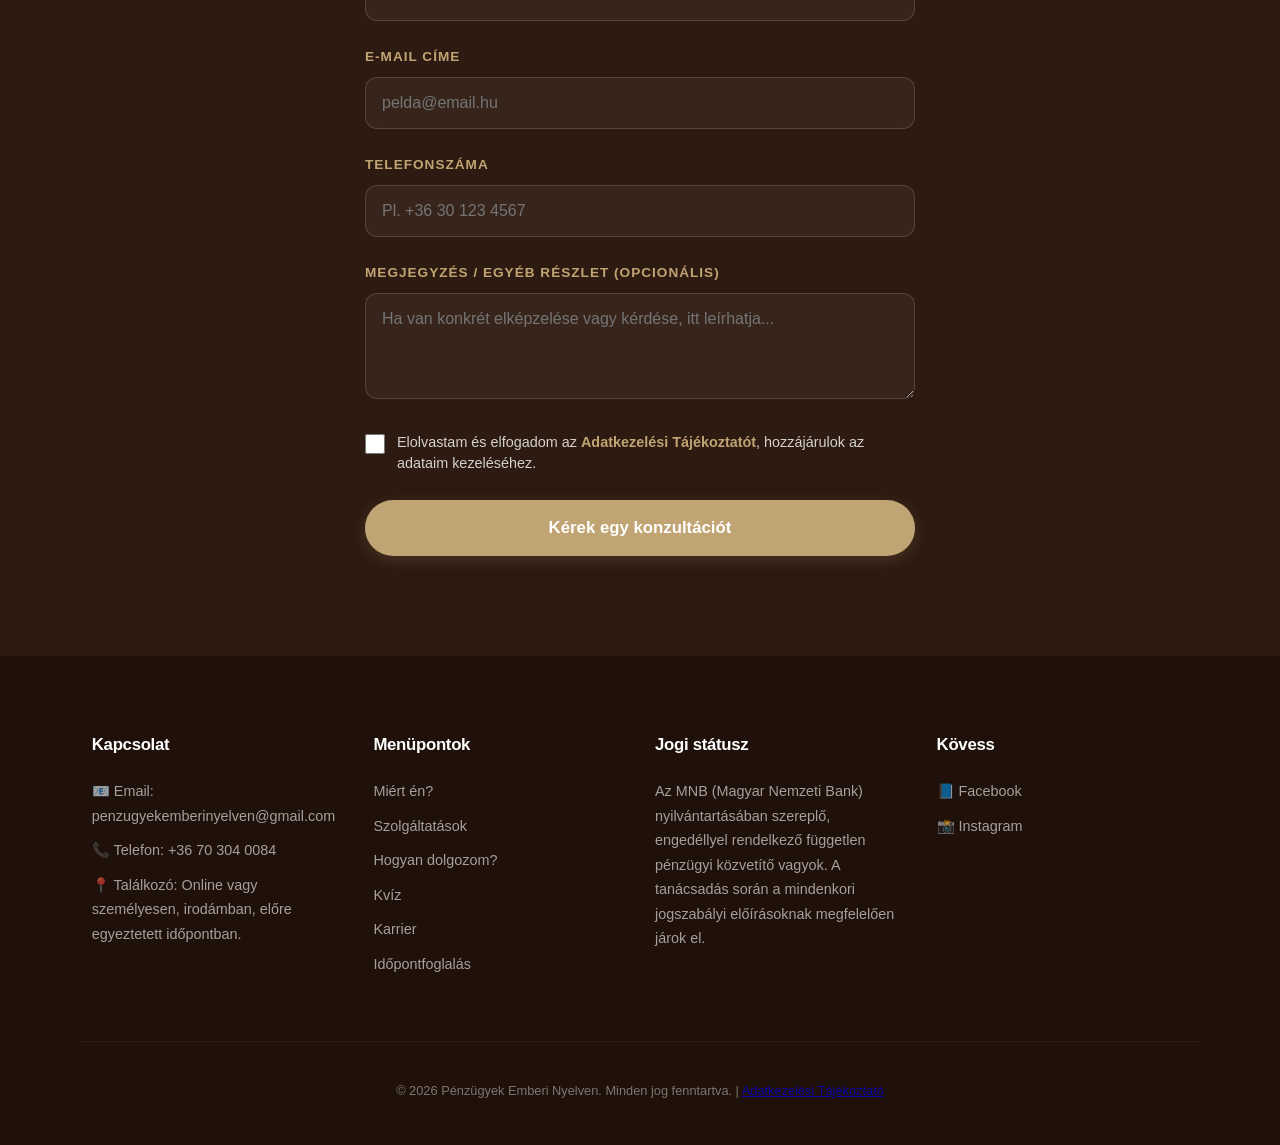
==== commit 71eac2e0: "Add "Milyen típusú megtakarító vagy?" kvíz oldal Új kviz.html oldal 6 kérdéses típustesztet és Web3F" ====
--- a/index.html
+++ b/index.html
@@ -39,6 +39,7 @@
 <li><a href="#rolam">Miért én?</a></li>
 <li><a href="#szolgaltatasok">Szolgáltatások</a></li>
 <li><a href="#folyamat">Hogyan dolgozom?</a></li>
+<li><a href="kviz.html">Kvíz</a></li>
 <li><a href="karrier.html">Karrier</a></li>
 <li><a href="#kapcsolat">Időpontfoglalás</a></li>
 </ul>
@@ -76,6 +77,18 @@
 <h3>Végigkísérem a folyamaton</h3>
 <p>A dokumentumok beszerzésében és az ügyintézés útvesztőiben is Ön mellett állok, a legelejétől a végéig.</p>
 </div>
+</div>
+</div>
+</section>
+
+<!-- KVÍZ AJÁNLÓ -->
+<section class="quiz-promo" id="kviz-ajanlo">
+<div class="container">
+<div class="quiz-promo-card">
+<span class="about-eyebrow">Interaktív teszt</span>
+<h2>Milyen típusú megtakarító vagy?</h2>
+<p>Töltsd ki az 1 perces kvízt, és tudd meg, melyik pénzügyi típusra hasonlítasz leginkább - és mi lehetne a következő jó lépésed.</p>
+<a href="kviz.html" class="btn">Kitöltöm a kvízt</a>
 </div>
 </div>
 </section>
@@ -275,6 +288,7 @@
 <p><a href="#rolam">Miért én?</a></p>
 <p><a href="#szolgaltatasok">Szolgáltatások</a></p>
 <p><a href="#folyamat">Hogyan dolgozom?</a></p>
+<p><a href="kviz.html">Kvíz</a></p>
 <p><a href="karrier.html">Karrier</a></p>
 <p><a href="#kapcsolat">Időpontfoglalás</a></p>
 </div>
--- a/styles.css
+++ b/styles.css
@@ -739,6 +739,235 @@
 opacity: 0.8;
 }
 
+/* Kvíz oldal */
+.quiz-header {
+padding: 90px 0 40px 0;
+text-align: center;
+}
+
+.quiz-header h1 {
+font-size: 2.6rem;
+font-weight: 800;
+letter-spacing: -1px;
+margin-bottom: 18px;
+}
+
+.quiz-header p {
+max-width: 650px;
+margin: 0 auto;
+opacity: 0.8;
+font-size: 1.1rem;
+}
+
+.quiz-promo {
+padding: 70px 0;
+background-color: var(--white-bg);
+}
+
+.quiz-promo-card {
+max-width: 750px;
+margin: 0 auto;
+text-align: center;
+background: linear-gradient(135deg, #FCF9F2 0%, #F5EFE4 100%);
+border: 1px solid rgba(192, 164, 115, 0.3);
+border-radius: 24px;
+padding: 55px 40px;
+}
+
+.quiz-promo-card h2 {
+font-size: 2rem;
+font-weight: 700;
+letter-spacing: -0.6px;
+margin: 10px 0 15px 0;
+}
+
+.quiz-promo-card p {
+opacity: 0.8;
+margin-bottom: 30px;
+font-size: 1.05rem;
+}
+
+.quiz-section {
+padding: 20px 0 100px 0;
+}
+
+.quiz-card {
+max-width: 680px;
+margin: 0 auto;
+background: var(--white-bg);
+border-radius: 24px;
+box-shadow: var(--card-shadow-hover);
+padding: 50px;
+box-sizing: border-box;
+}
+
+.quiz-progress-track {
+height: 6px;
+background: rgba(45, 26, 16, 0.08);
+border-radius: 10px;
+margin-bottom: 36px;
+overflow: hidden;
+}
+
+.quiz-progress-bar {
+height: 100%;
+background: var(--accent-gold);
+border-radius: 10px;
+width: 0%;
+transition: width 0.4s cubic-bezier(0.16, 1, 0.3, 1);
+}
+
+.quiz-question-count {
+font-size: 0.85rem;
+font-weight: 700;
+text-transform: uppercase;
+letter-spacing: 1px;
+color: var(--accent-gold);
+margin-bottom: 10px;
+}
+
+.quiz-question h3 {
+font-size: 1.4rem;
+font-weight: 700;
+margin: 0 0 30px 0;
+letter-spacing: -0.4px;
+}
+
+.quiz-options {
+display: flex;
+flex-direction: column;
+gap: 14px;
+}
+
+.quiz-option {
+padding: 18px 22px;
+border-radius: 14px;
+border: 1.5px solid rgba(45, 26, 16, 0.1);
+background: var(--primary-bg);
+cursor: pointer;
+font-weight: 600;
+font-size: 1rem;
+font-family: inherit;
+text-align: left;
+color: var(--dark-text);
+transition: all 0.25s ease;
+}
+
+.quiz-option:hover {
+border-color: var(--accent-gold);
+background: #F5EFE4;
+}
+
+.quiz-option.selected {
+border-color: var(--accent-gold);
+background: var(--accent-gold);
+color: #ffffff;
+}
+
+.quiz-result {
+text-align: center;
+}
+
+.quiz-result-emoji {
+font-size: 3.4rem;
+margin-bottom: 6px;
+}
+
+.quiz-result h2 {
+font-size: 1.9rem;
+font-weight: 800;
+margin: 0 0 16px 0;
+letter-spacing: -0.6px;
+color: var(--accent-gold);
+}
+
+.quiz-result-desc {
+font-size: 1.05rem;
+opacity: 0.85;
+margin-bottom: 15px;
+text-align: left;
+}
+
+.quiz-result-next {
+font-size: 0.98rem;
+opacity: 0.85;
+margin-bottom: 36px;
+text-align: left;
+padding: 18px 22px;
+background-color: var(--primary-bg);
+border-radius: 14px;
+}
+
+.quiz-lead-intro {
+font-weight: 700;
+margin-bottom: 22px;
+text-align: center;
+}
+
+.quiz-form {
+text-align: left;
+}
+
+.quiz-form .form-group label {
+color: var(--accent-gold);
+}
+
+.quiz-form input {
+width: 100%;
+padding: 15px;
+border-radius: 12px;
+border: 1px solid rgba(45, 26, 16, 0.15);
+background: var(--primary-bg);
+color: var(--dark-text);
+box-sizing: border-box;
+font-family: inherit;
+font-size: 1rem;
+transition: all 0.3s ease;
+}
+
+.quiz-form input:focus {
+outline: none;
+border-color: var(--accent-gold);
+}
+
+.quiz-form .checkbox-group label {
+color: var(--dark-text);
+opacity: 0.8;
+}
+
+.quiz-form button {
+width: 100%;
+background-color: var(--accent-gold);
+color: #ffffff;
+border: none;
+padding: 17px 40px;
+font-weight: 600;
+font-size: 1.05rem;
+border-radius: 50px;
+cursor: pointer;
+font-family: inherit;
+transition: all 0.3s ease;
+}
+
+.quiz-form button:hover {
+background-color: var(--accent-gold-hover);
+transform: translateY(-2px);
+}
+
+.quiz-back-link {
+display: block;
+text-align: center;
+margin-top: 20px;
+font-size: 0.9rem;
+color: var(--dark-text);
+opacity: 0.6;
+text-decoration: none;
+}
+
+.quiz-back-link:hover {
+opacity: 1;
+}
+
 /* Reszponzív nézet */
 @media (max-width: 768px) {
 .about-grid {
@@ -797,4 +1026,13 @@
 .feature-box {
 margin: 10px 0;
 }
-}
+.quiz-card {
+padding: 30px 22px;
+}
+.quiz-header h1 {
+font-size: 2rem;
+}
+.quiz-promo-card {
+padding: 40px 24px;
+}
+}
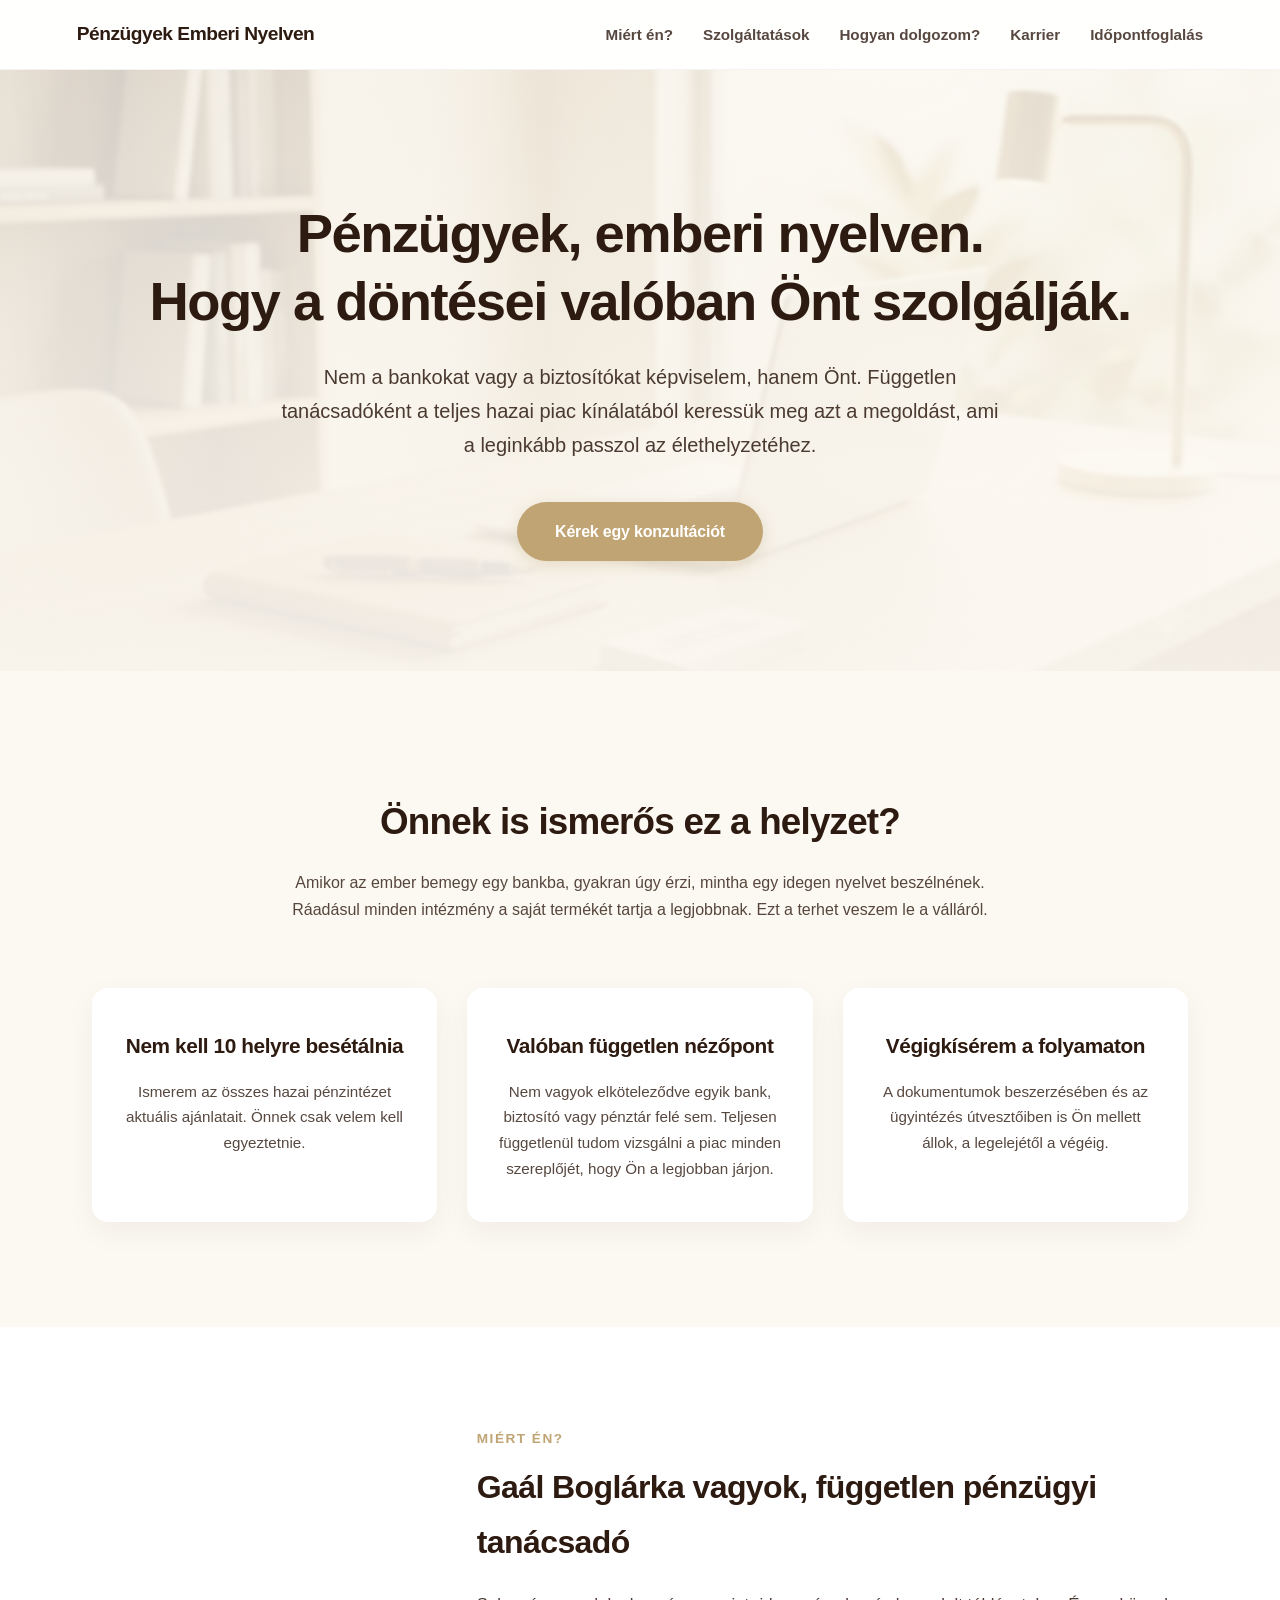
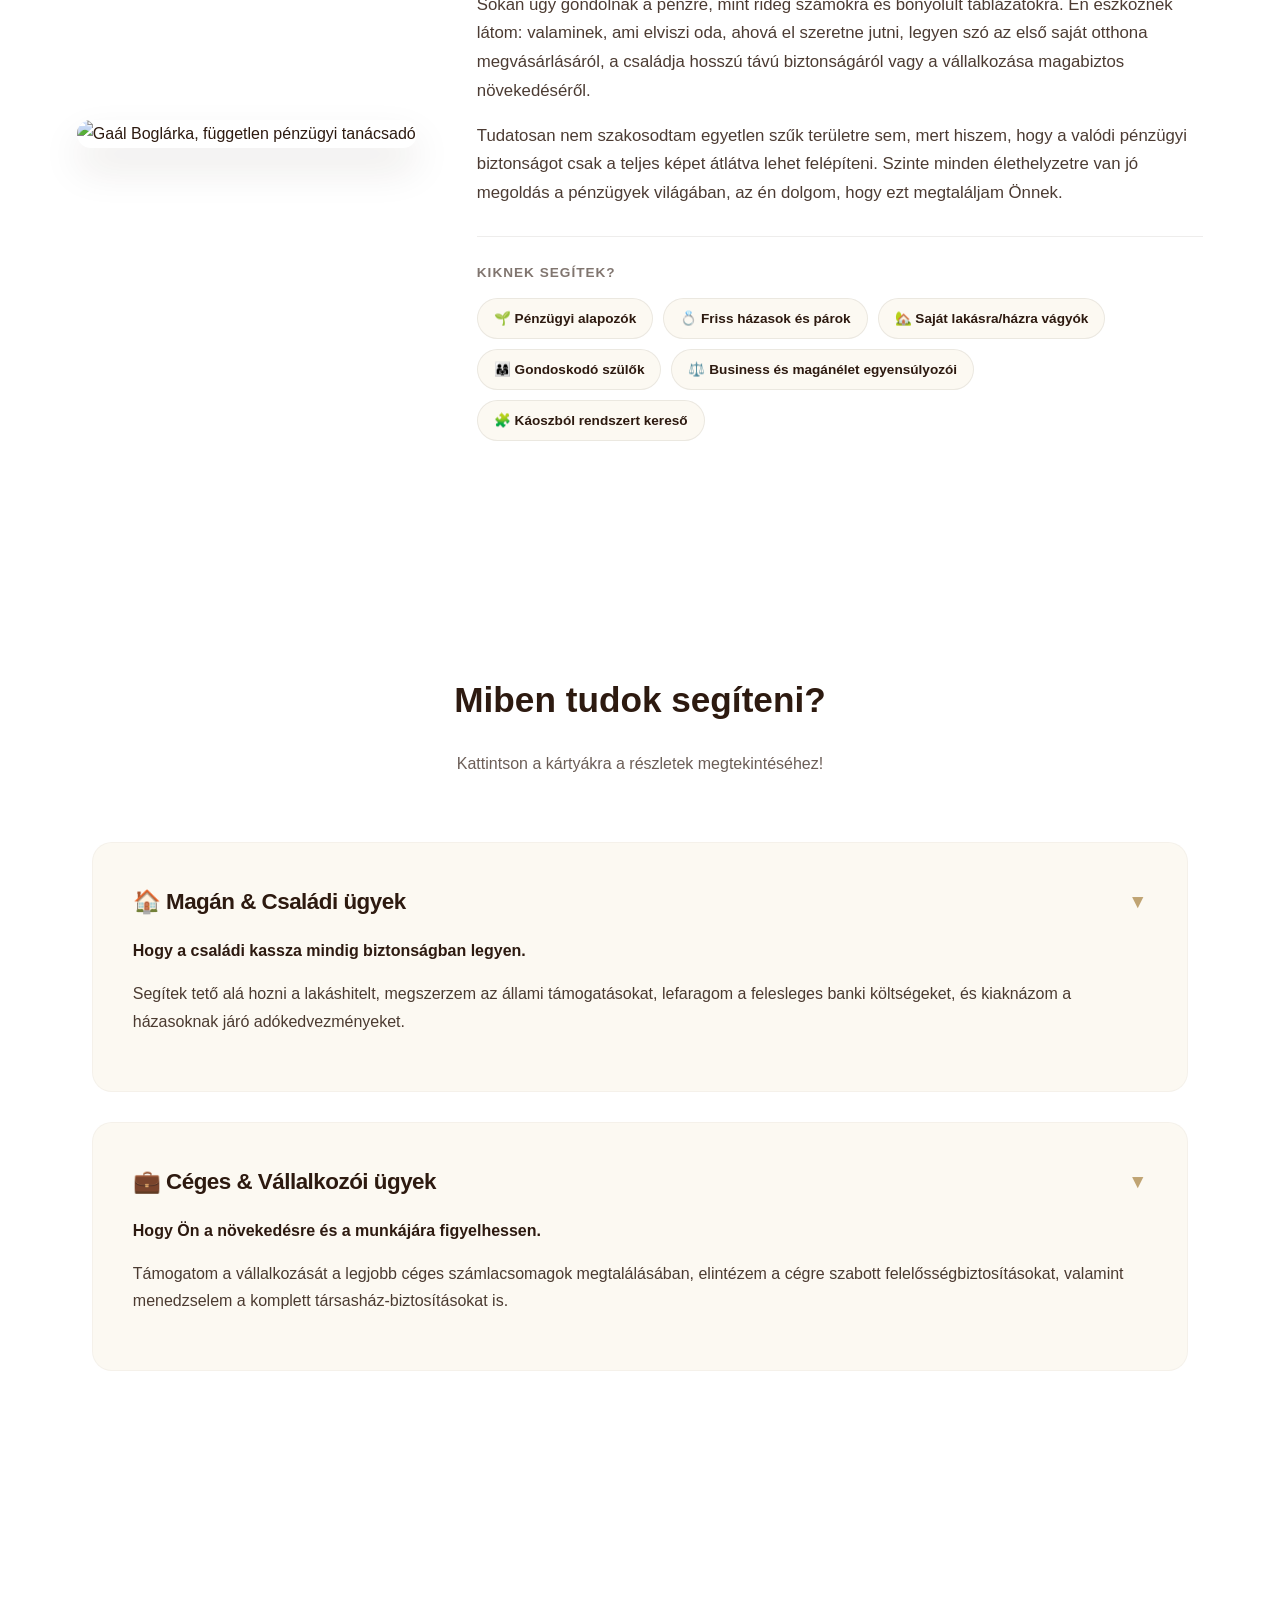
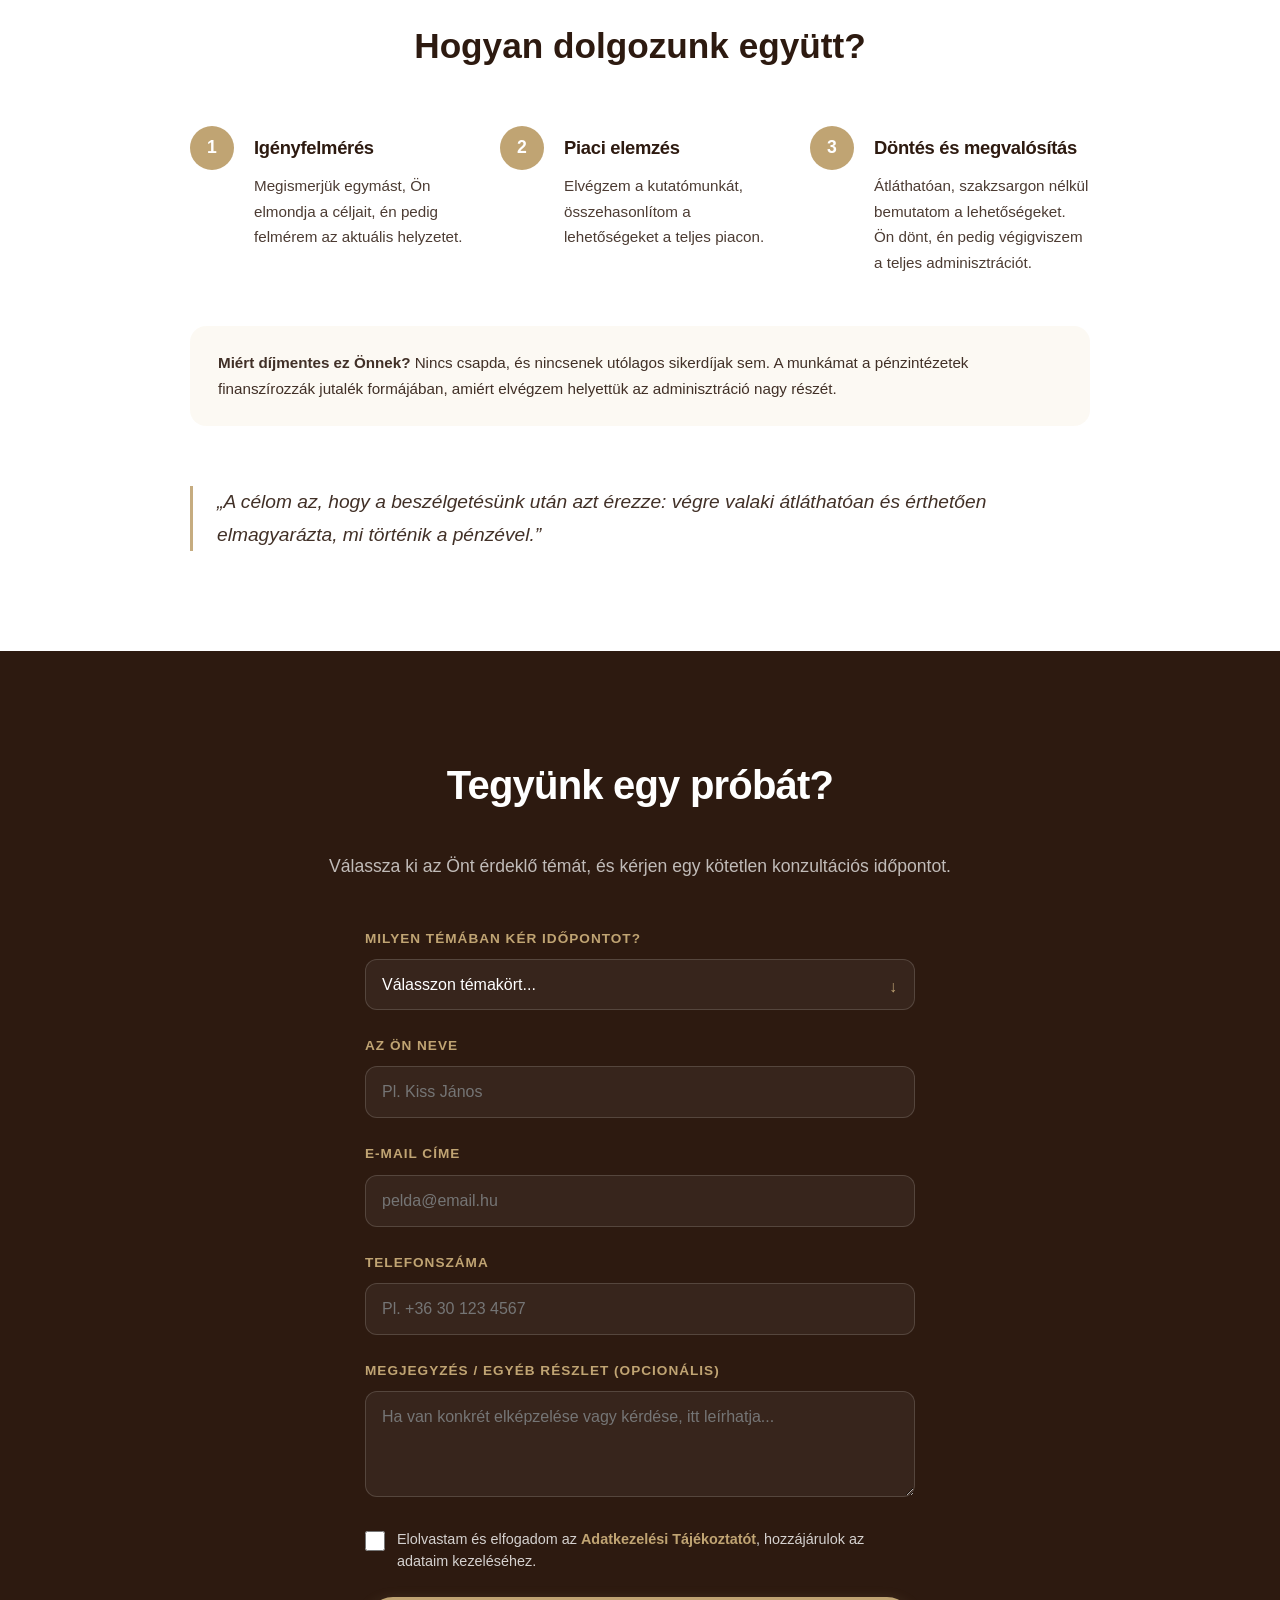
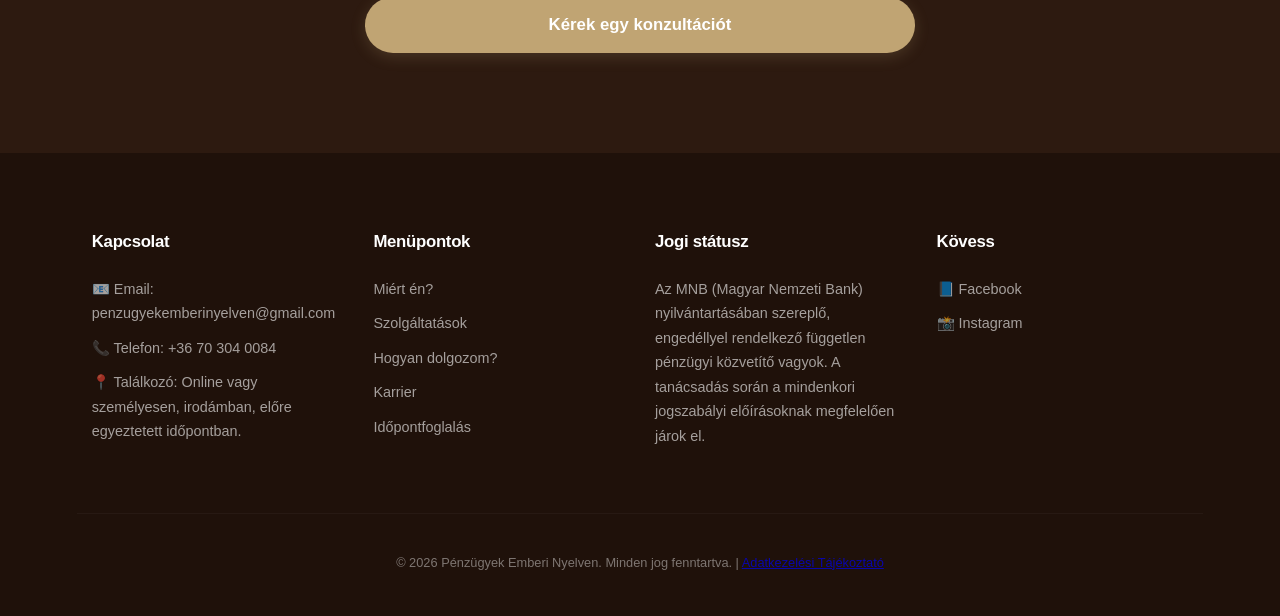
==== commit a18eded4: "Kvíz oldal linkjeinek ideiglenes eltávolítása A kviz.html fájl megmarad, de a nav/footer linkek és a" ====
--- a/index.html
+++ b/index.html
@@ -39,7 +39,6 @@
 <li><a href="#rolam">Miért én?</a></li>
 <li><a href="#szolgaltatasok">Szolgáltatások</a></li>
 <li><a href="#folyamat">Hogyan dolgozom?</a></li>
-<li><a href="kviz.html">Kvíz</a></li>
 <li><a href="karrier.html">Karrier</a></li>
 <li><a href="#kapcsolat">Időpontfoglalás</a></li>
 </ul>
@@ -77,18 +76,6 @@
 <h3>Végigkísérem a folyamaton</h3>
 <p>A dokumentumok beszerzésében és az ügyintézés útvesztőiben is Ön mellett állok, a legelejétől a végéig.</p>
 </div>
-</div>
-</div>
-</section>
-
-<!-- KVÍZ AJÁNLÓ -->
-<section class="quiz-promo" id="kviz-ajanlo">
-<div class="container">
-<div class="quiz-promo-card">
-<span class="about-eyebrow">Interaktív teszt</span>
-<h2>Milyen típusú megtakarító vagy?</h2>
-<p>Töltsd ki az 1 perces kvízt, és tudd meg, melyik pénzügyi típusra hasonlítasz leginkább - és mi lehetne a következő jó lépésed.</p>
-<a href="kviz.html" class="btn">Kitöltöm a kvízt</a>
 </div>
 </div>
 </section>
@@ -288,7 +275,6 @@
 <p><a href="#rolam">Miért én?</a></p>
 <p><a href="#szolgaltatasok">Szolgáltatások</a></p>
 <p><a href="#folyamat">Hogyan dolgozom?</a></p>
-<p><a href="kviz.html">Kvíz</a></p>
 <p><a href="karrier.html">Karrier</a></p>
 <p><a href="#kapcsolat">Időpontfoglalás</a></p>
 </div>
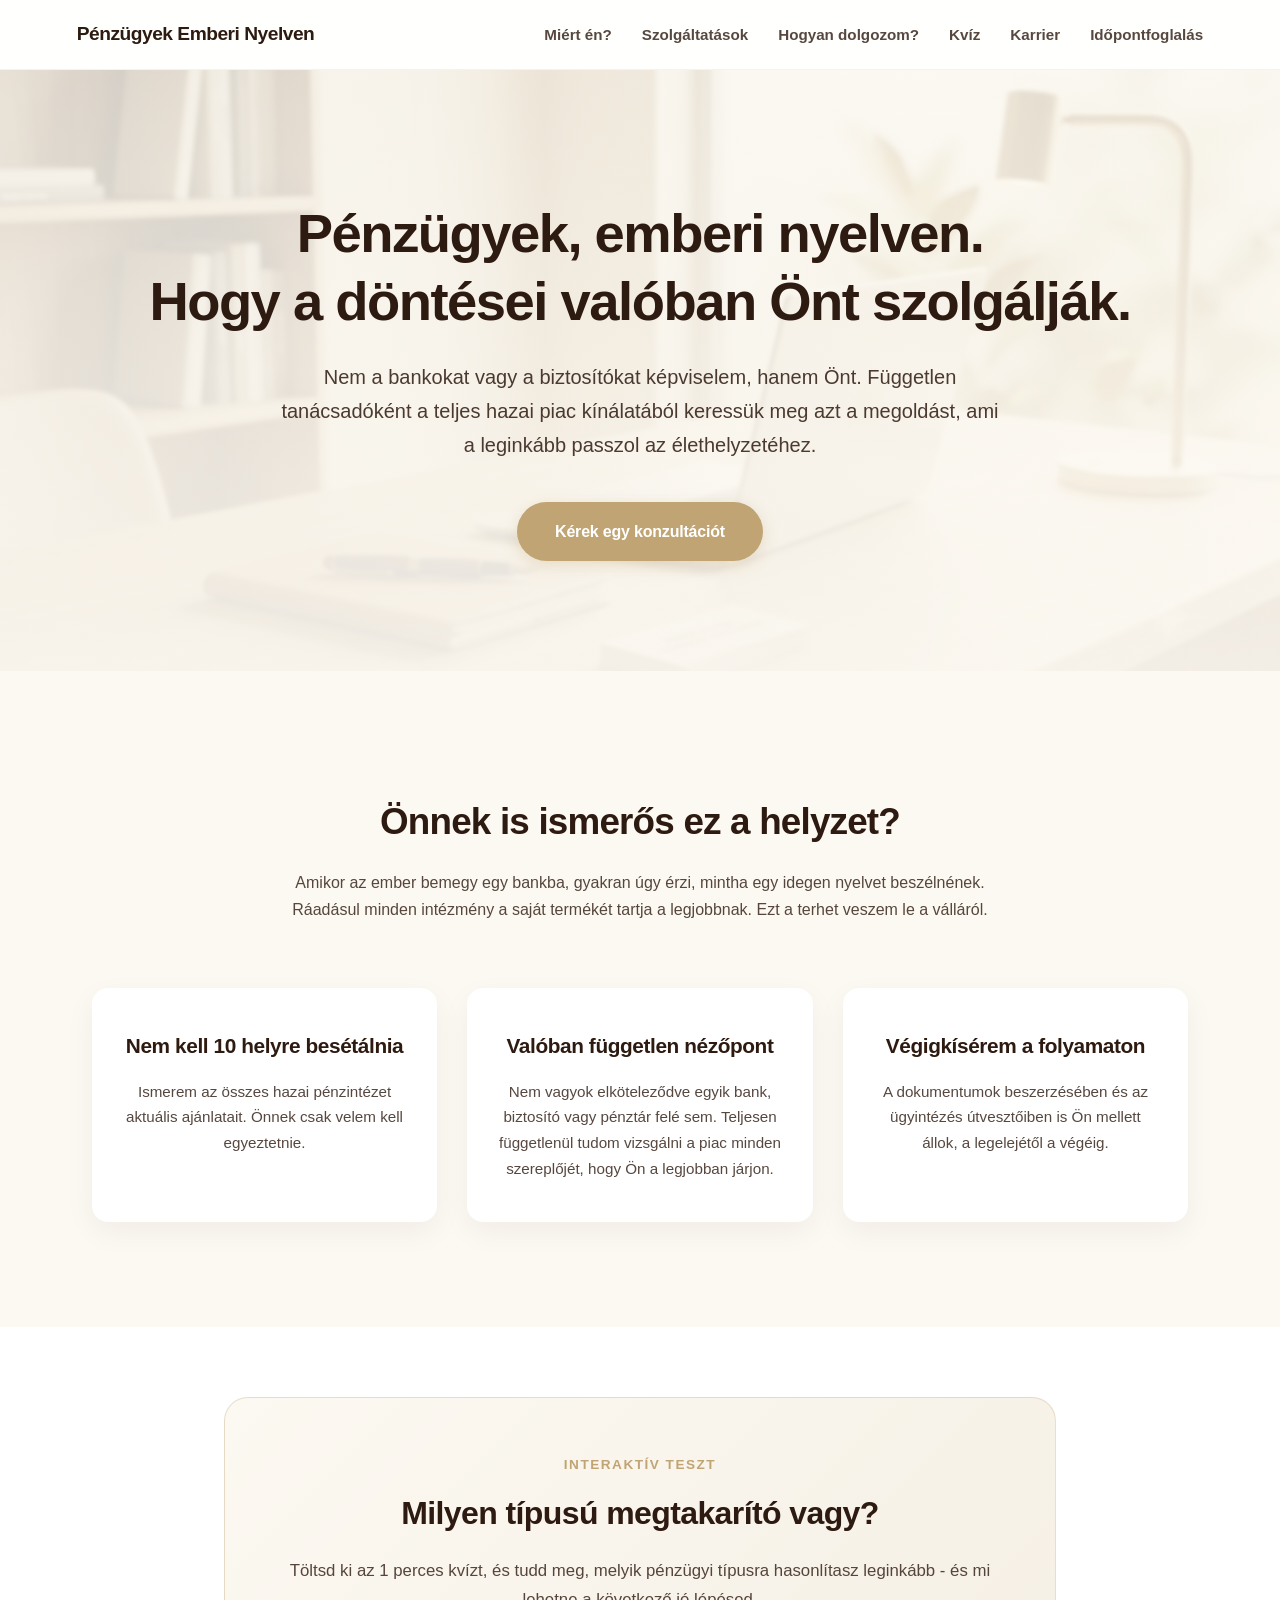
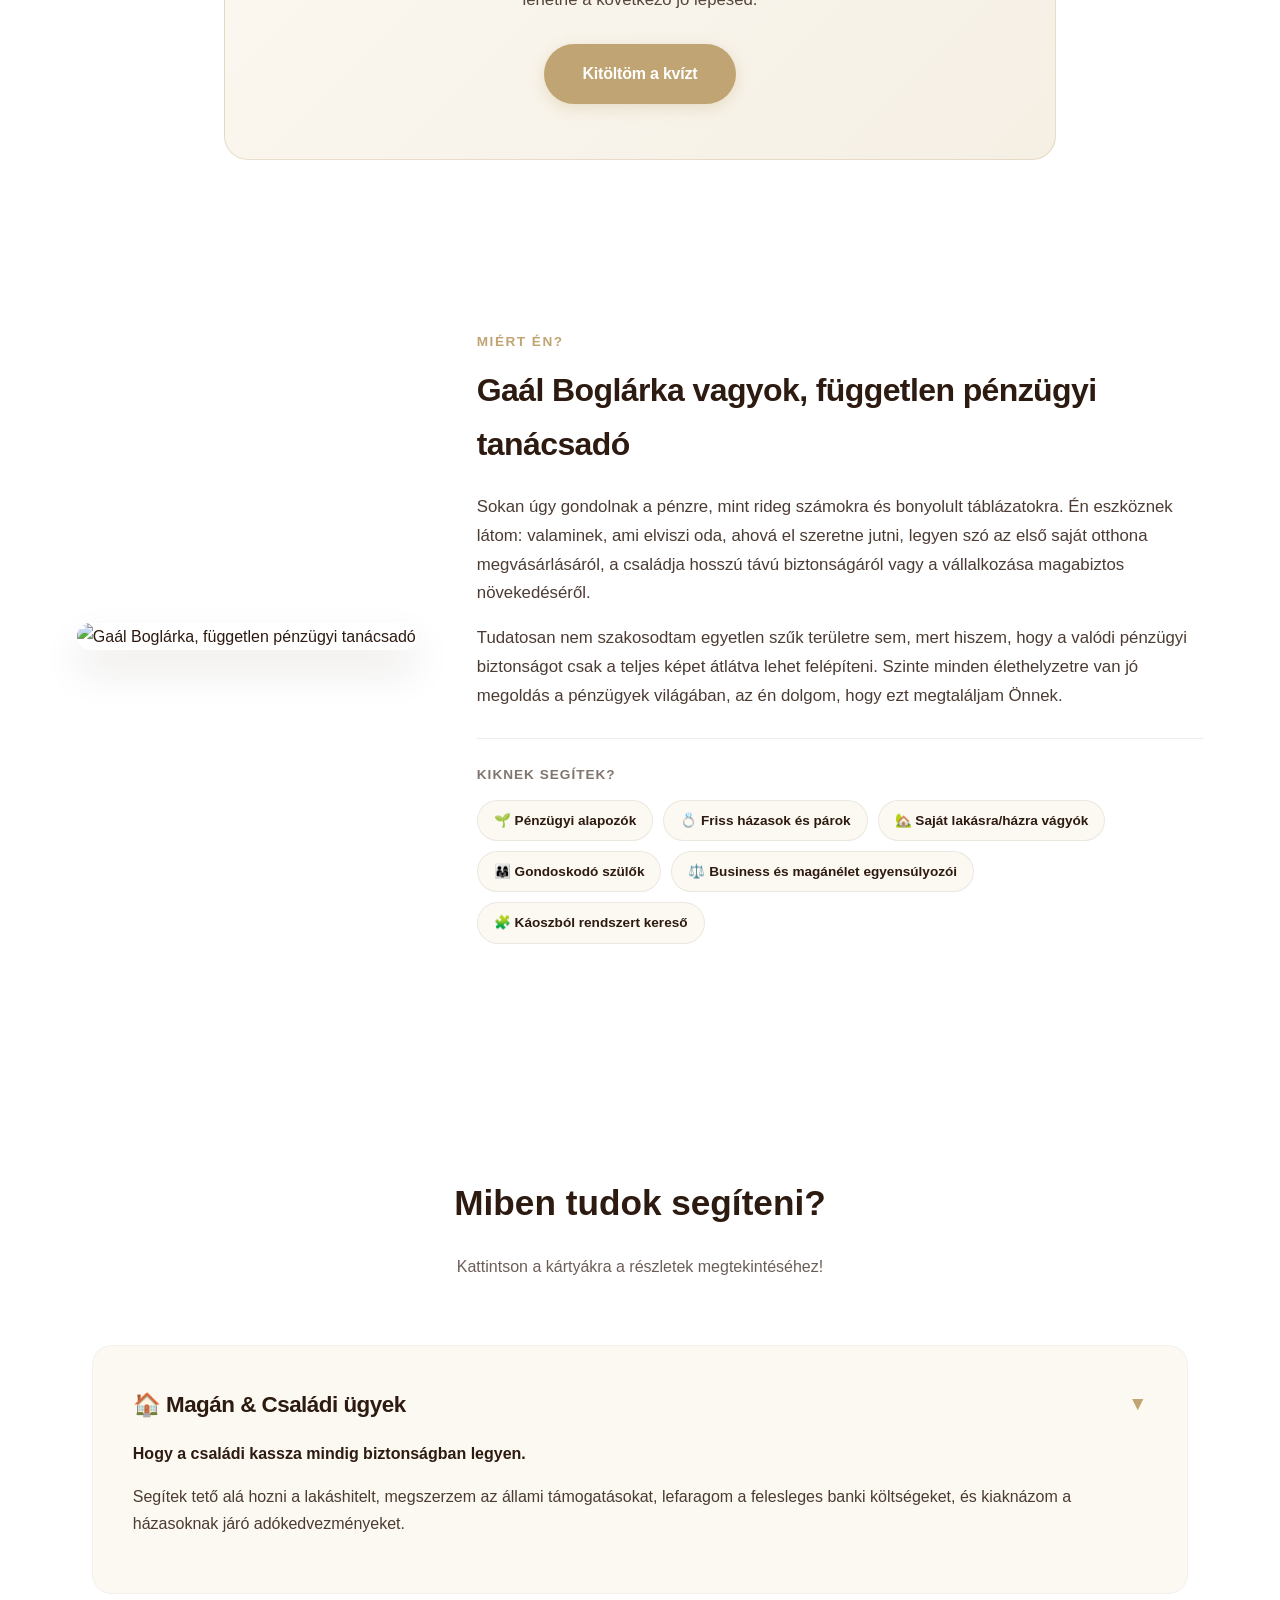
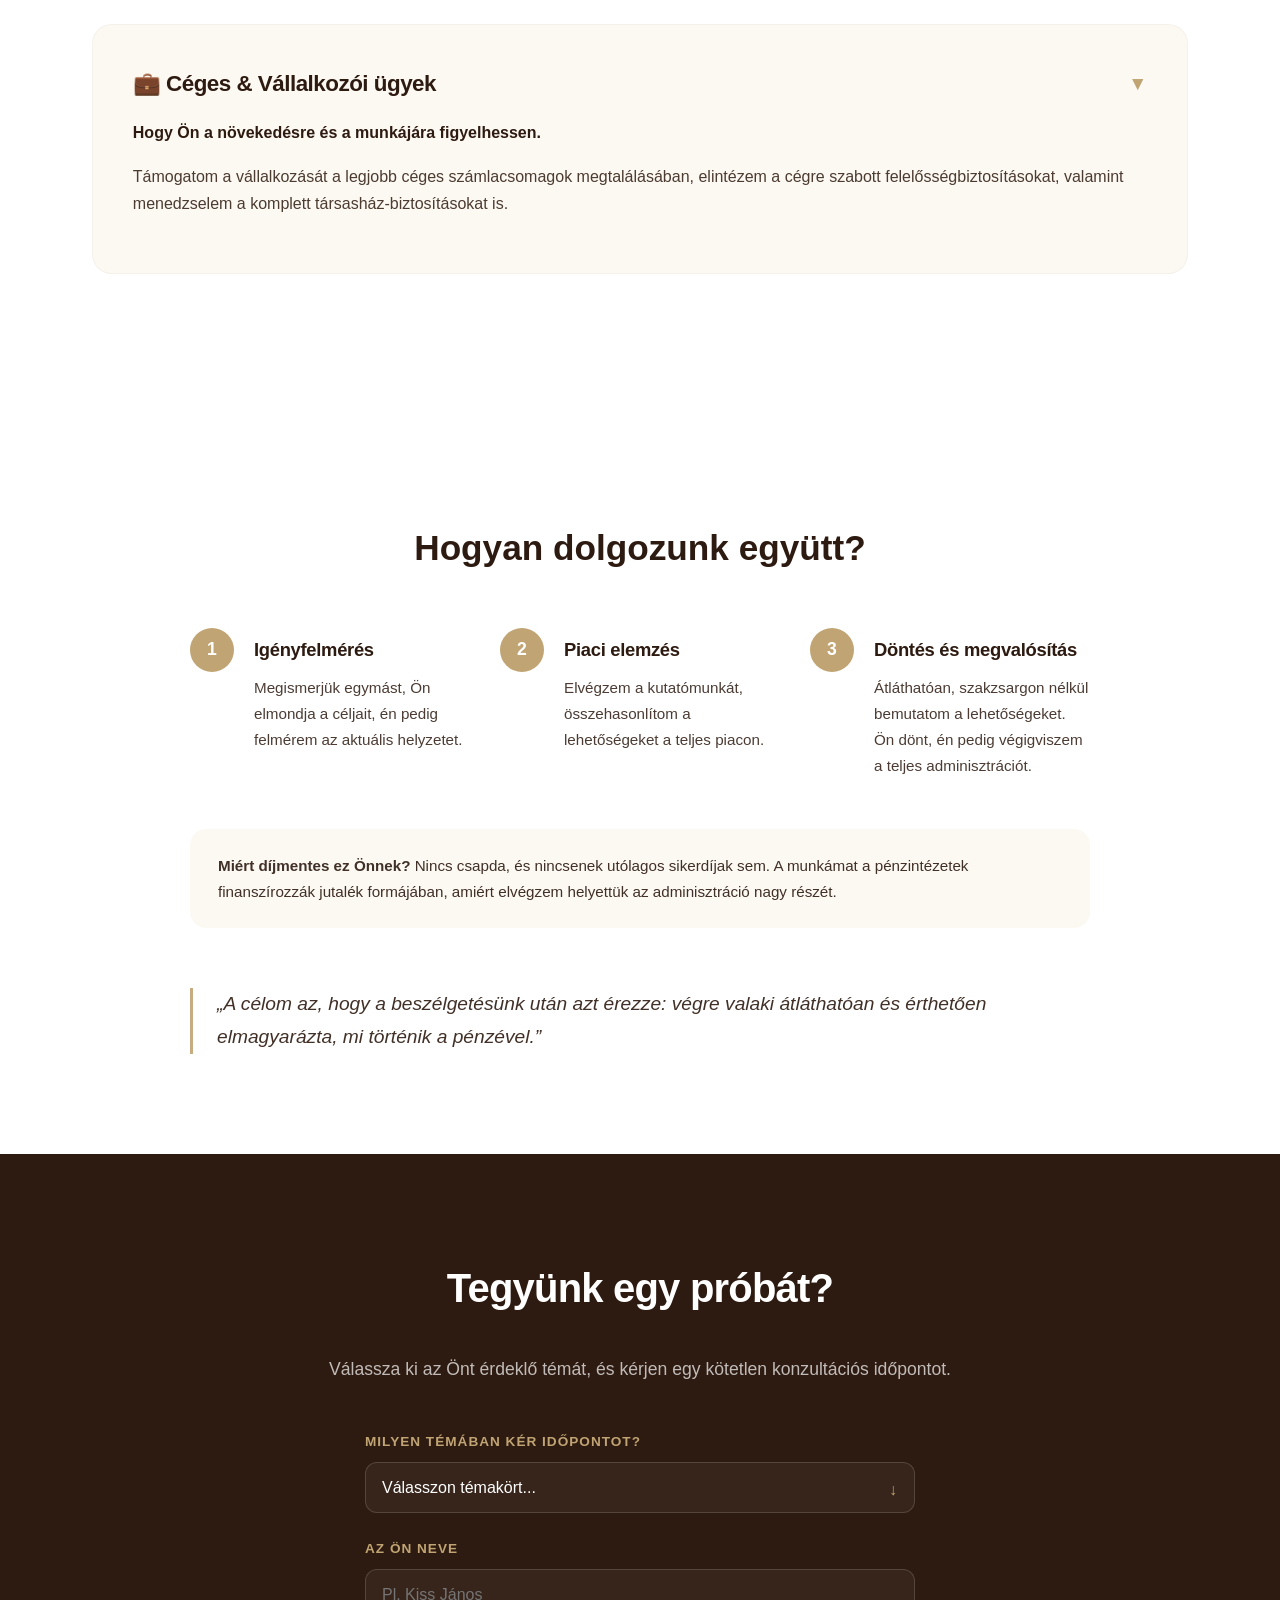
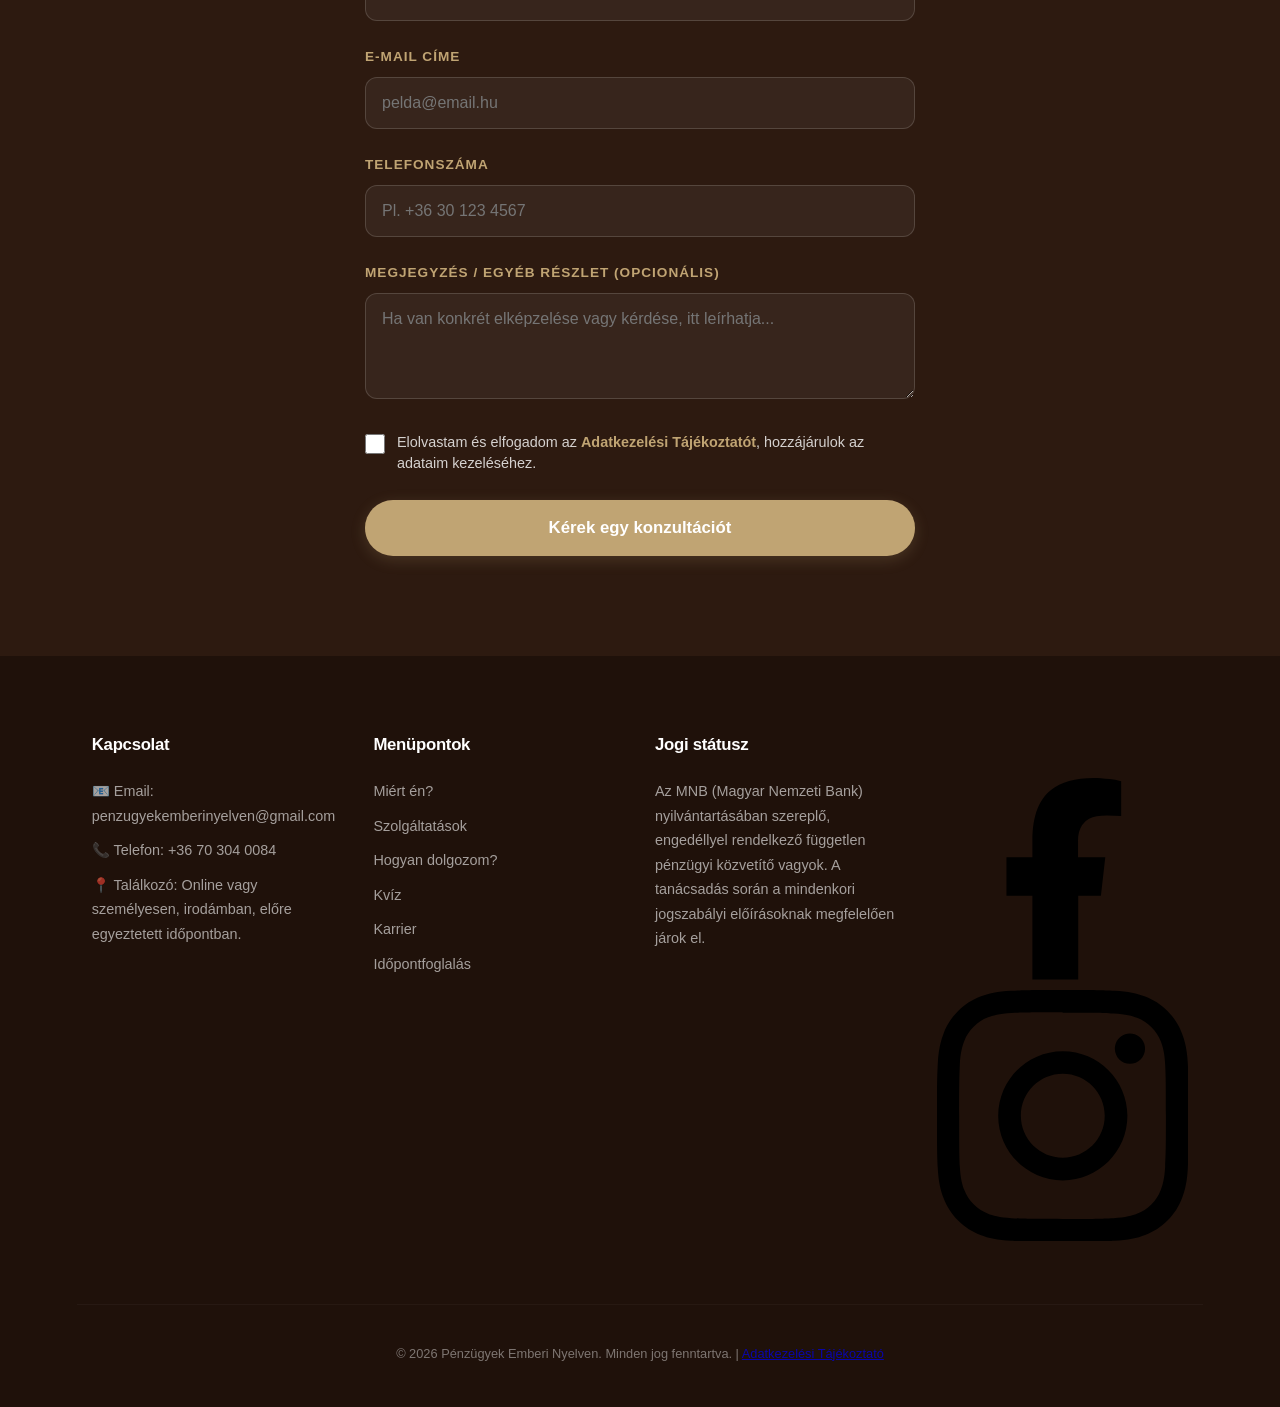
==== commit c9576e31: "GitHub Pages URL-ek frissítése az átnevezett repóhoz A repo gaalbogi03-ui/Bogi-weboldal-ról penzugye" ====
--- a/index.html
+++ b/index.html
@@ -13,13 +13,13 @@
 <meta property="og:type" content="website">
 <meta property="og:title" content="Pénzügyek, emberi nyelven | Pénzügyi Tanácsadás">
 <meta property="og:description" content="Független pénzügyi tanácsadás díjmentesen: lakáshitel, CSOK+, biztosítás, megtakarítás és céges pénzügyek egy helyen, emberi nyelven elmagyarázva.">
-<meta property="og:image" content="https://gaalbogi03-ui.github.io/Bogi-weboldal/images/og-image.jpg">
-<meta property="og:url" content="https://gaalbogi03-ui.github.io/Bogi-weboldal/">
+<meta property="og:image" content="https://gaalbogi03-ui.github.io/penzugyek-emberi-nyelven/images/og-image.jpg">
+<meta property="og:url" content="https://gaalbogi03-ui.github.io/penzugyek-emberi-nyelven/">
 <meta property="og:locale" content="hu_HU">
 <meta name="twitter:card" content="summary_large_image">
 <meta name="twitter:title" content="Pénzügyek, emberi nyelven | Pénzügyi Tanácsadás">
 <meta name="twitter:description" content="Független pénzügyi tanácsadás díjmentesen: lakáshitel, CSOK+, biztosítás, megtakarítás és céges pénzügyek egy helyen, emberi nyelven elmagyarázva.">
-<meta name="twitter:image" content="https://gaalbogi03-ui.github.io/Bogi-weboldal/images/og-image.jpg">
+<meta name="twitter:image" content="https://gaalbogi03-ui.github.io/penzugyek-emberi-nyelven/images/og-image.jpg">
 
 <!-- Helyben tárolt Plus Jakarta Sans betűtípus (GDPR miatt nem Google szerverről töltődik be) -->
 <link href="fonts/plus-jakarta-sans.css" rel="stylesheet">
@@ -39,6 +39,7 @@
 <li><a href="#rolam">Miért én?</a></li>
 <li><a href="#szolgaltatasok">Szolgáltatások</a></li>
 <li><a href="#folyamat">Hogyan dolgozom?</a></li>
+<li><a href="kviz.html">Kvíz</a></li>
 <li><a href="karrier.html">Karrier</a></li>
 <li><a href="#kapcsolat">Időpontfoglalás</a></li>
 </ul>
@@ -76,6 +77,18 @@
 <h3>Végigkísérem a folyamaton</h3>
 <p>A dokumentumok beszerzésében és az ügyintézés útvesztőiben is Ön mellett állok, a legelejétől a végéig.</p>
 </div>
+</div>
+</div>
+</section>
+
+<!-- KVÍZ AJÁNLÓ -->
+<section class="quiz-promo" id="kviz-ajanlo">
+<div class="container">
+<div class="quiz-promo-card">
+<span class="about-eyebrow">Interaktív teszt</span>
+<h2>Milyen típusú megtakarító vagy?</h2>
+<p>Töltsd ki az 1 perces kvízt, és tudd meg, melyik pénzügyi típusra hasonlítasz leginkább - és mi lehetne a következő jó lépésed.</p>
+<a href="kviz.html" class="btn">Kitöltöm a kvízt</a>
 </div>
 </div>
 </section>
@@ -275,6 +288,7 @@
 <p><a href="#rolam">Miért én?</a></p>
 <p><a href="#szolgaltatasok">Szolgáltatások</a></p>
 <p><a href="#folyamat">Hogyan dolgozom?</a></p>
+<p><a href="kviz.html">Kvíz</a></p>
 <p><a href="karrier.html">Karrier</a></p>
 <p><a href="#kapcsolat">Időpontfoglalás</a></p>
 </div>
@@ -282,10 +296,13 @@
 <h4>Jogi státusz</h4>
 <p>Az MNB (Magyar Nemzeti Bank) nyilvántartásában szereplő, engedéllyel rendelkező független pénzügyi közvetítő vagyok. A tanácsadás során a mindenkori jogszabályi előírásoknak megfelelően járok el.</p>
 </div>
-<div class="footer-col">
-<h4>Kövess</h4>
-<p>📘 <a href="https://www.facebook.com/profile.php?id=61591757138707" target="_blank" rel="noopener">Facebook</a></p>
-<p>📸 <a href="https://www.instagram.com/penzugyekemberinyelven/" target="_blank" rel="noopener">Instagram</a></p>
+<div class="footer-col footer-social">
+<a href="https://www.facebook.com/profile.php?id=61591757138707" target="_blank" rel="noopener" class="footer-social-icon" aria-label="Facebook">
+<svg viewBox="0 0 24 24" xmlns="http://www.w3.org/2000/svg"><path d="M9.101 23.691v-7.98H6.627v-3.667h2.474v-1.58c0-4.085 1.848-5.978 5.858-5.978.401 0 .955.042 1.468.103a8.68 8.68 0 0 1 1.141.195v3.325a8.623 8.623 0 0 0-.653-.036 26.805 26.805 0 0 0-.733-.009c-.707 0-1.259.096-1.675.313a1.746 1.746 0 0 0-.679.612c-.258.42-.376.876-.376 1.474v1.586h2.6l-.416 3.667h-2.166v7.98H9.101Z"/></svg>
+</a>
+<a href="https://www.instagram.com/penzugyekemberinyelven/" target="_blank" rel="noopener" class="footer-social-icon" aria-label="Instagram">
+<svg viewBox="0 0 24 24" xmlns="http://www.w3.org/2000/svg"><path d="M12 0C8.74 0 8.333.014 7.053.072 5.775.132 4.905.333 4.14.63c-.789.306-1.459.717-2.126 1.384S.935 3.35.63 4.14C.333 4.905.131 5.775.072 7.053.014 8.333 0 8.74 0 12s.014 3.667.072 4.947c.06 1.277.261 2.148.558 2.913.306.788.717 1.459 1.384 2.126.667.666 1.336 1.079 2.126 1.384.766.296 1.636.499 2.913.558C8.333 23.988 8.74 24 12 24s3.667-.014 4.947-.072c1.277-.06 2.148-.262 2.913-.558.788-.306 1.459-.718 2.126-1.384.666-.667 1.079-1.335 1.384-2.126.296-.765.499-1.636.558-2.913.06-1.28.072-1.687.072-4.947s-.014-3.667-.072-4.947c-.06-1.277-.262-2.149-.558-2.913-.306-.789-.718-1.459-1.384-2.126C21.319 1.347 20.651.935 19.86.63c-.765-.297-1.636-.499-2.913-.558C15.667.014 15.26 0 12 0zm0 2.16c3.203 0 3.585.016 4.85.071 1.17.055 1.805.249 2.227.415.562.217.96.477 1.382.896.419.42.679.819.896 1.381.164.422.36 1.057.413 2.227.057 1.266.07 1.646.07 4.85s-.015 3.585-.074 4.85c-.061 1.17-.256 1.805-.421 2.227-.224.562-.479.96-.899 1.382-.419.419-.824.679-1.38.896-.42.164-1.065.36-2.235.413-1.274.057-1.649.07-4.859.07-3.211 0-3.586-.015-4.859-.074-1.171-.061-1.816-.256-2.236-.421-.569-.224-.96-.479-1.379-.899-.421-.419-.69-.824-.9-1.38-.165-.42-.359-1.065-.42-2.235-.045-1.26-.061-1.649-.061-4.844 0-3.196.016-3.586.061-4.861.061-1.17.255-1.814.42-2.234.21-.57.479-.96.9-1.381.419-.419.81-.689 1.379-.898.42-.166 1.051-.361 2.221-.421 1.275-.045 1.65-.06 4.859-.06l.045.03zm0 3.678c-3.405 0-6.162 2.76-6.162 6.162 0 3.405 2.76 6.162 6.162 6.162 3.405 0 6.162-2.76 6.162-6.162 0-3.405-2.76-6.162-6.162-6.162zM12 16c-2.21 0-4-1.79-4-4s1.79-4 4-4 4 1.79 4 4-1.79 4-4 4zm7.846-10.405c0 .795-.646 1.44-1.44 1.44-.795 0-1.44-.646-1.44-1.44 0-.794.646-1.439 1.44-1.439.793-.001 1.44.645 1.44 1.439z"/></svg>
+</a>
 </div>
 </div>
 
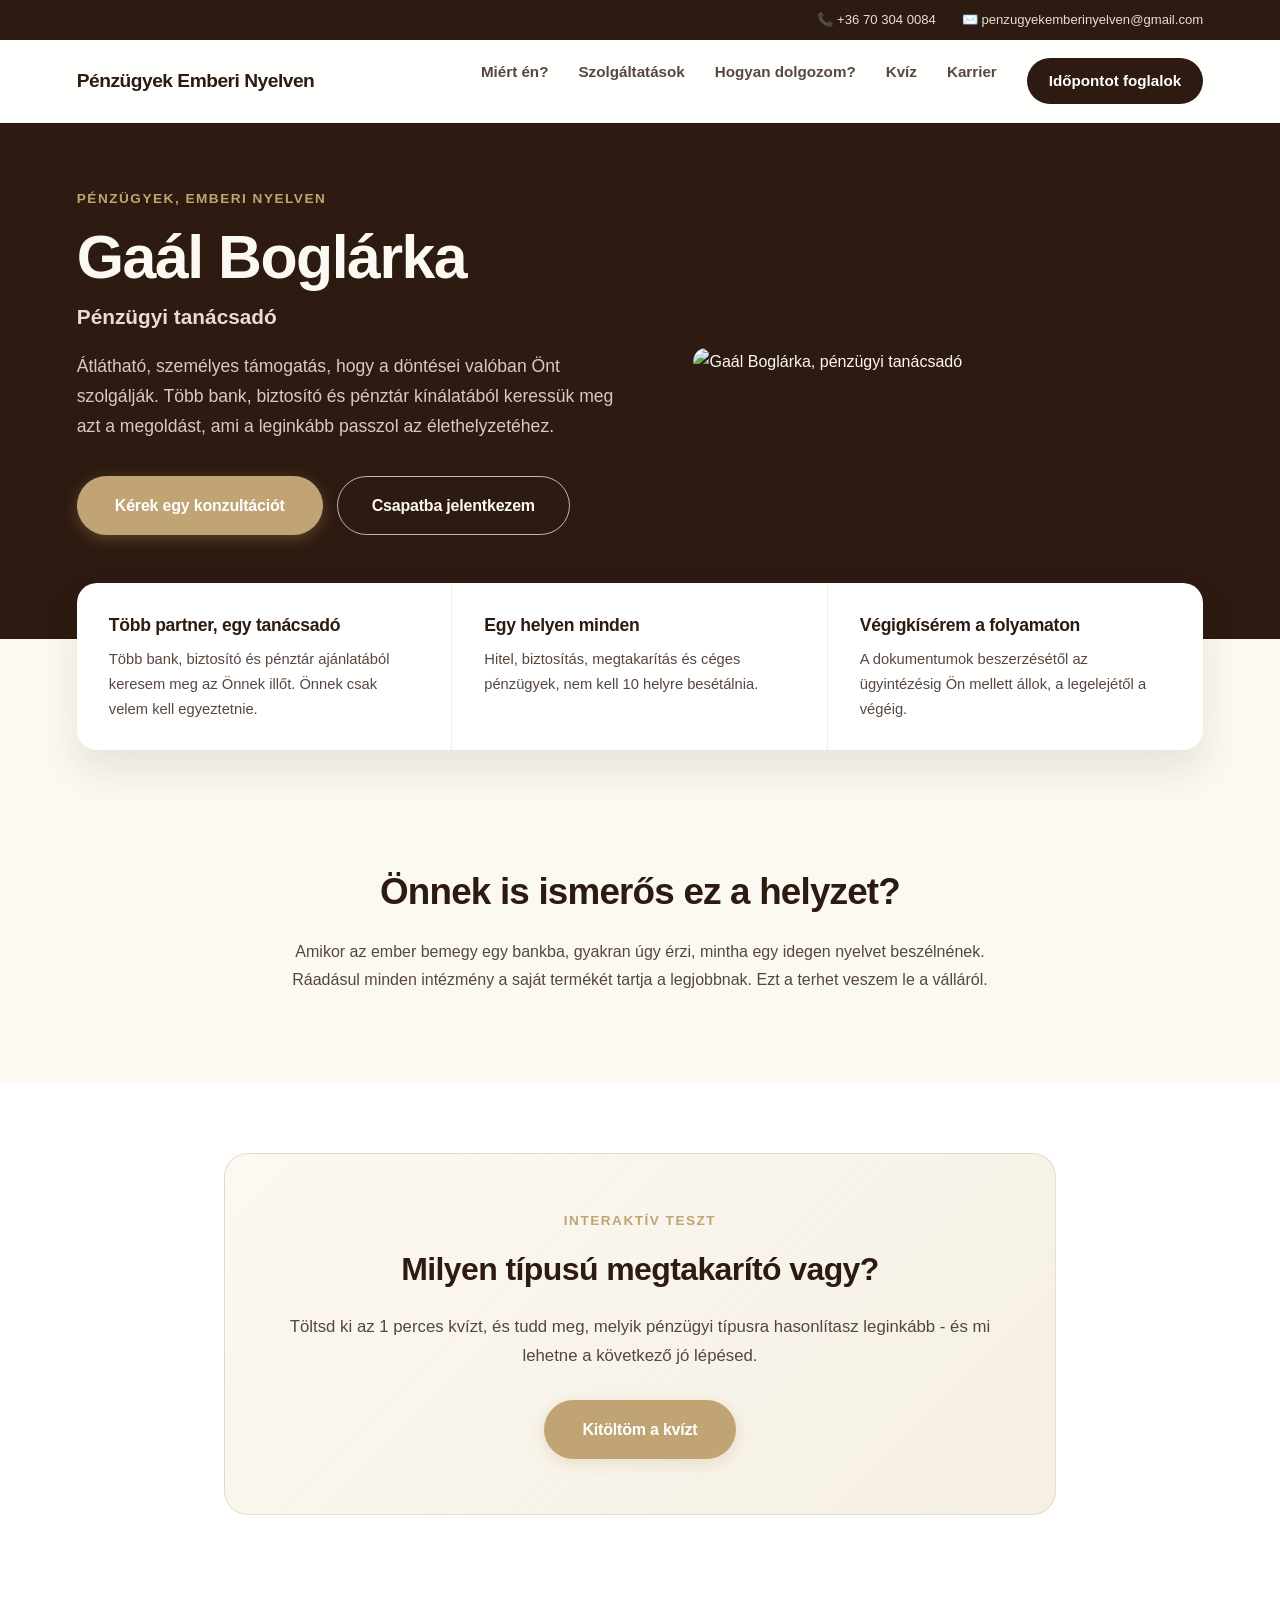
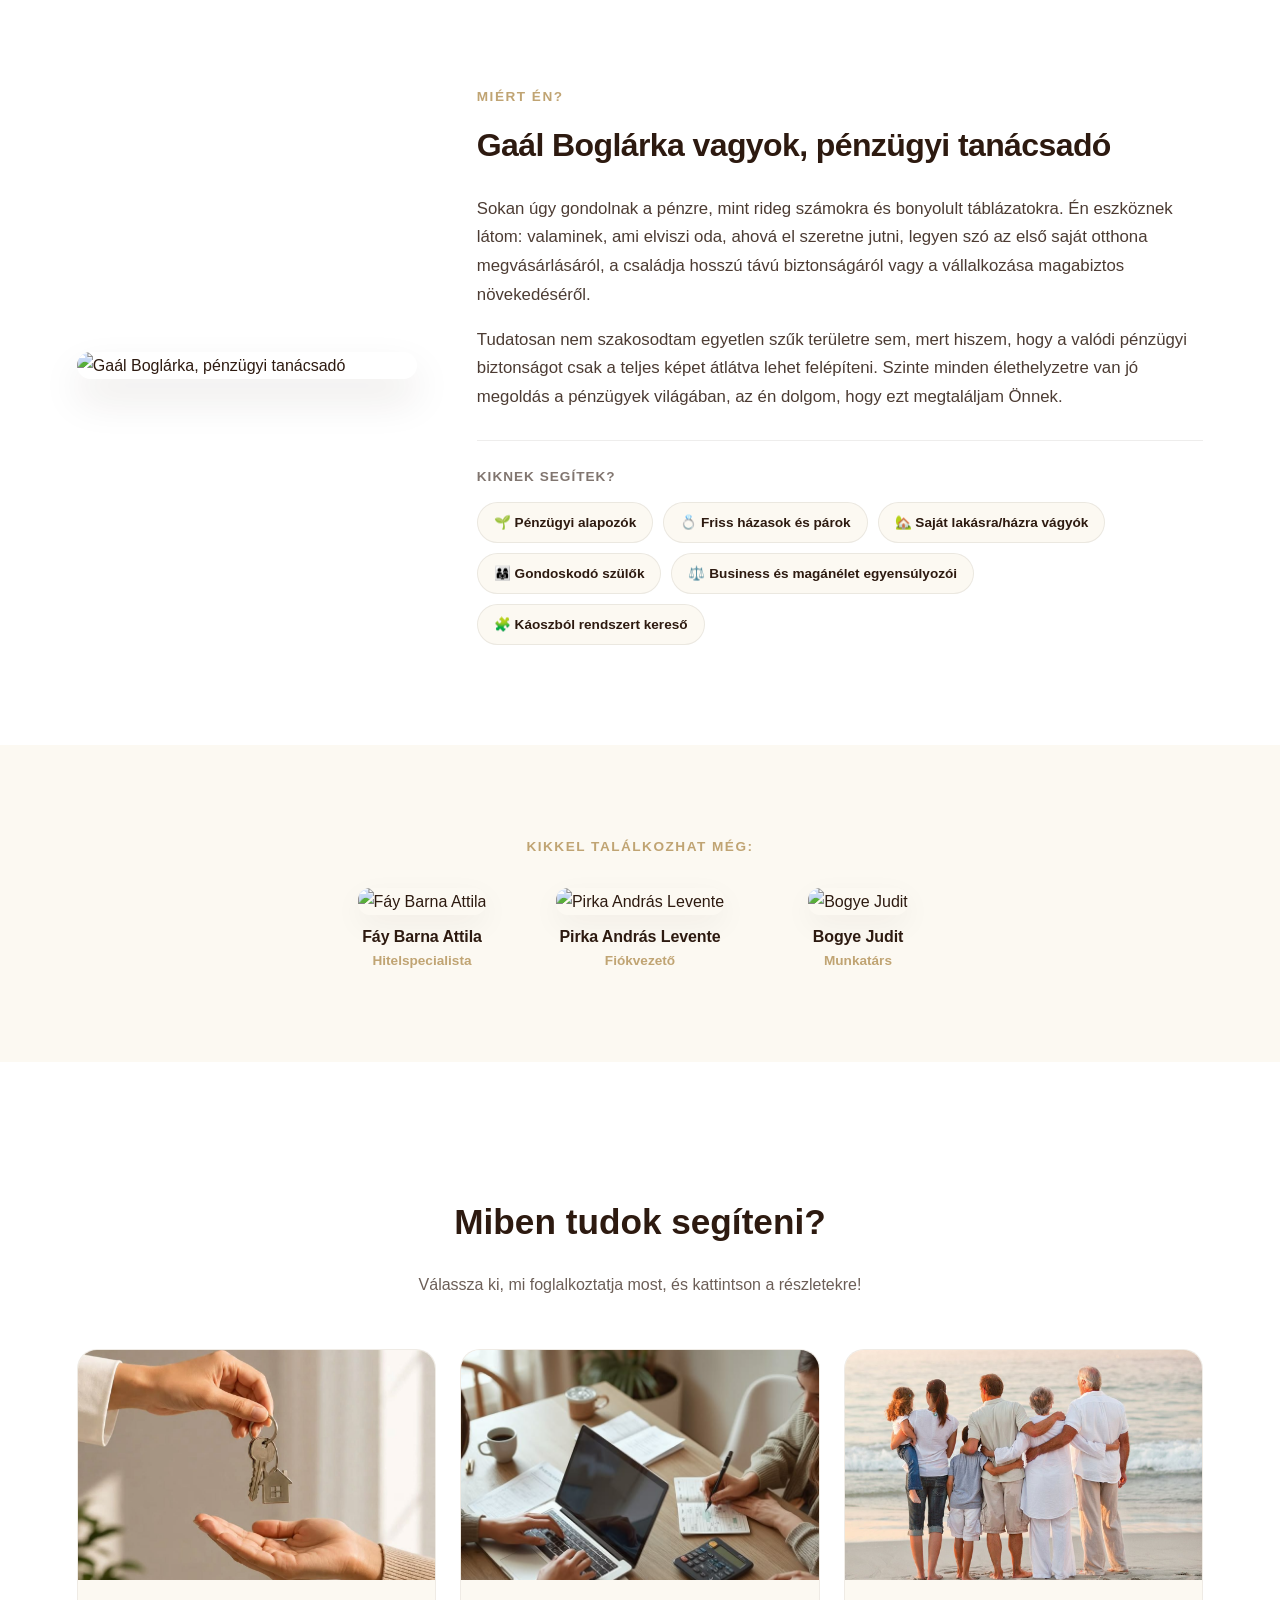
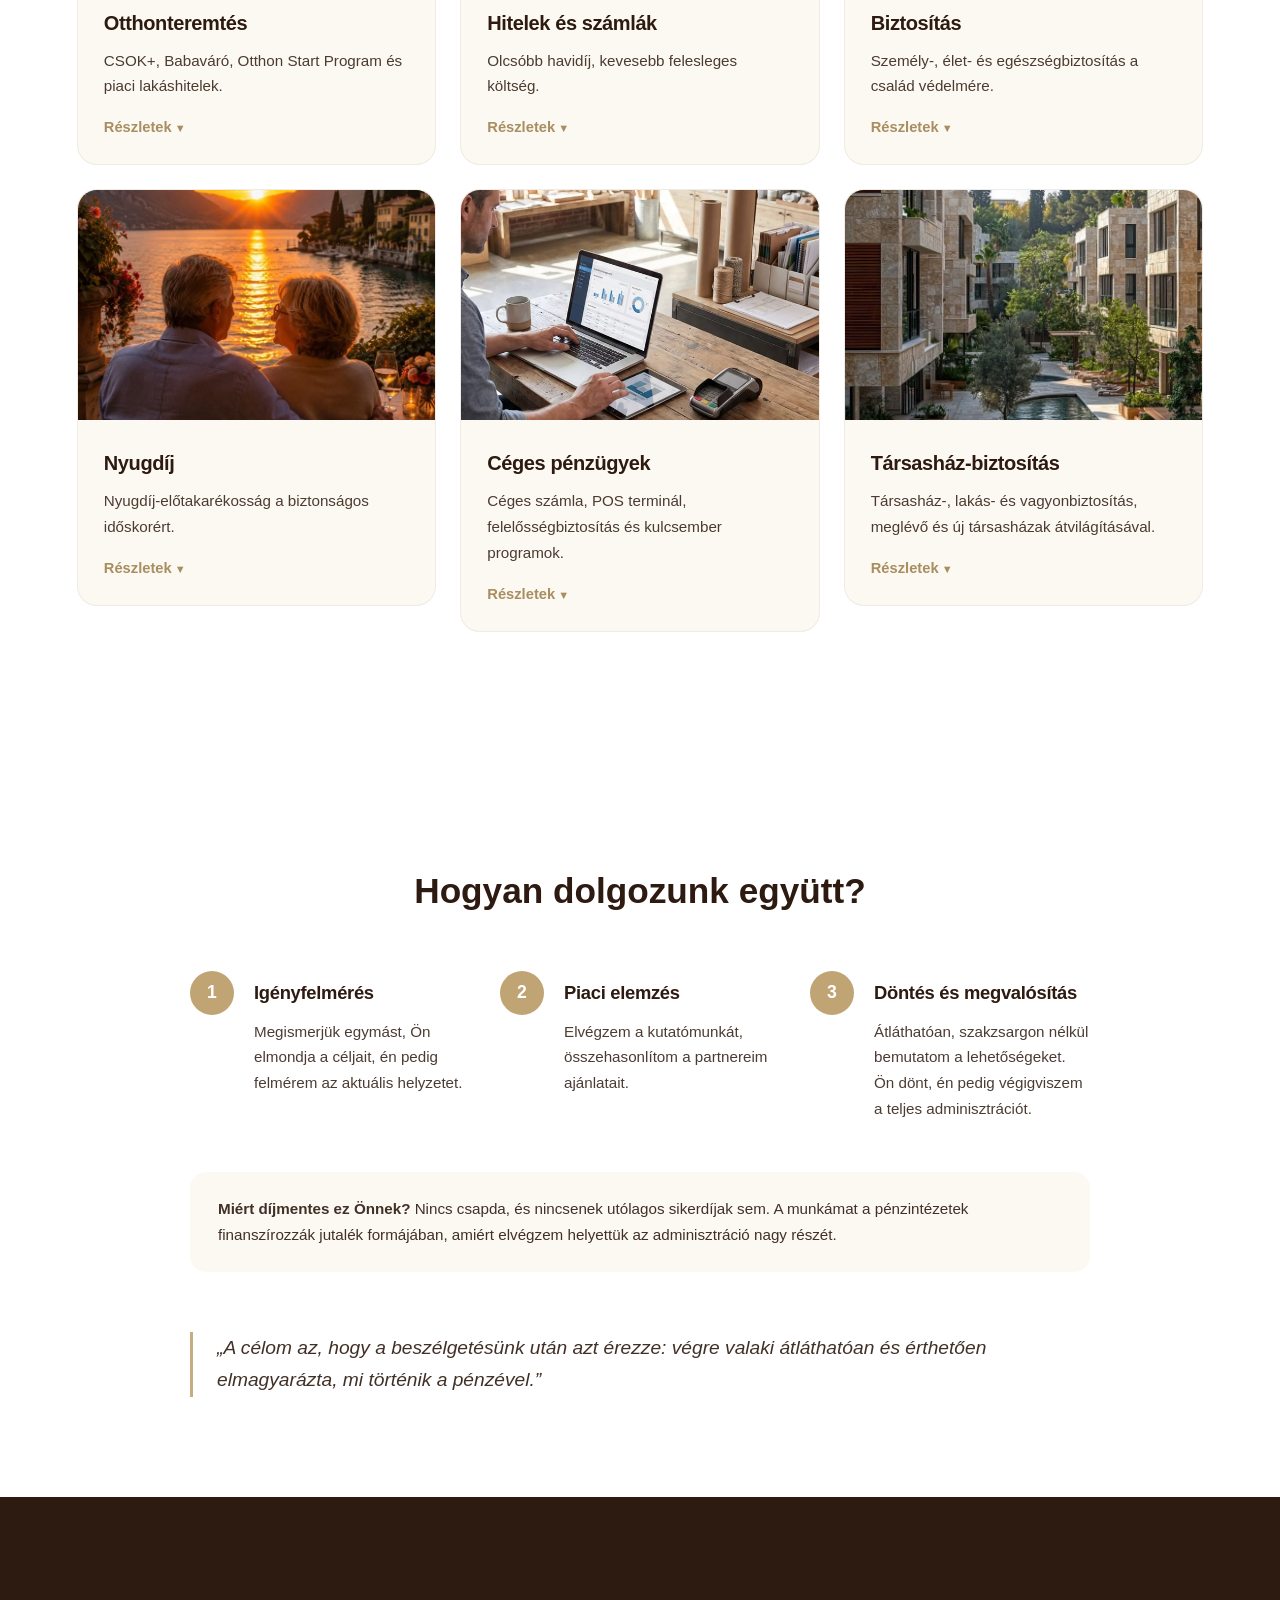
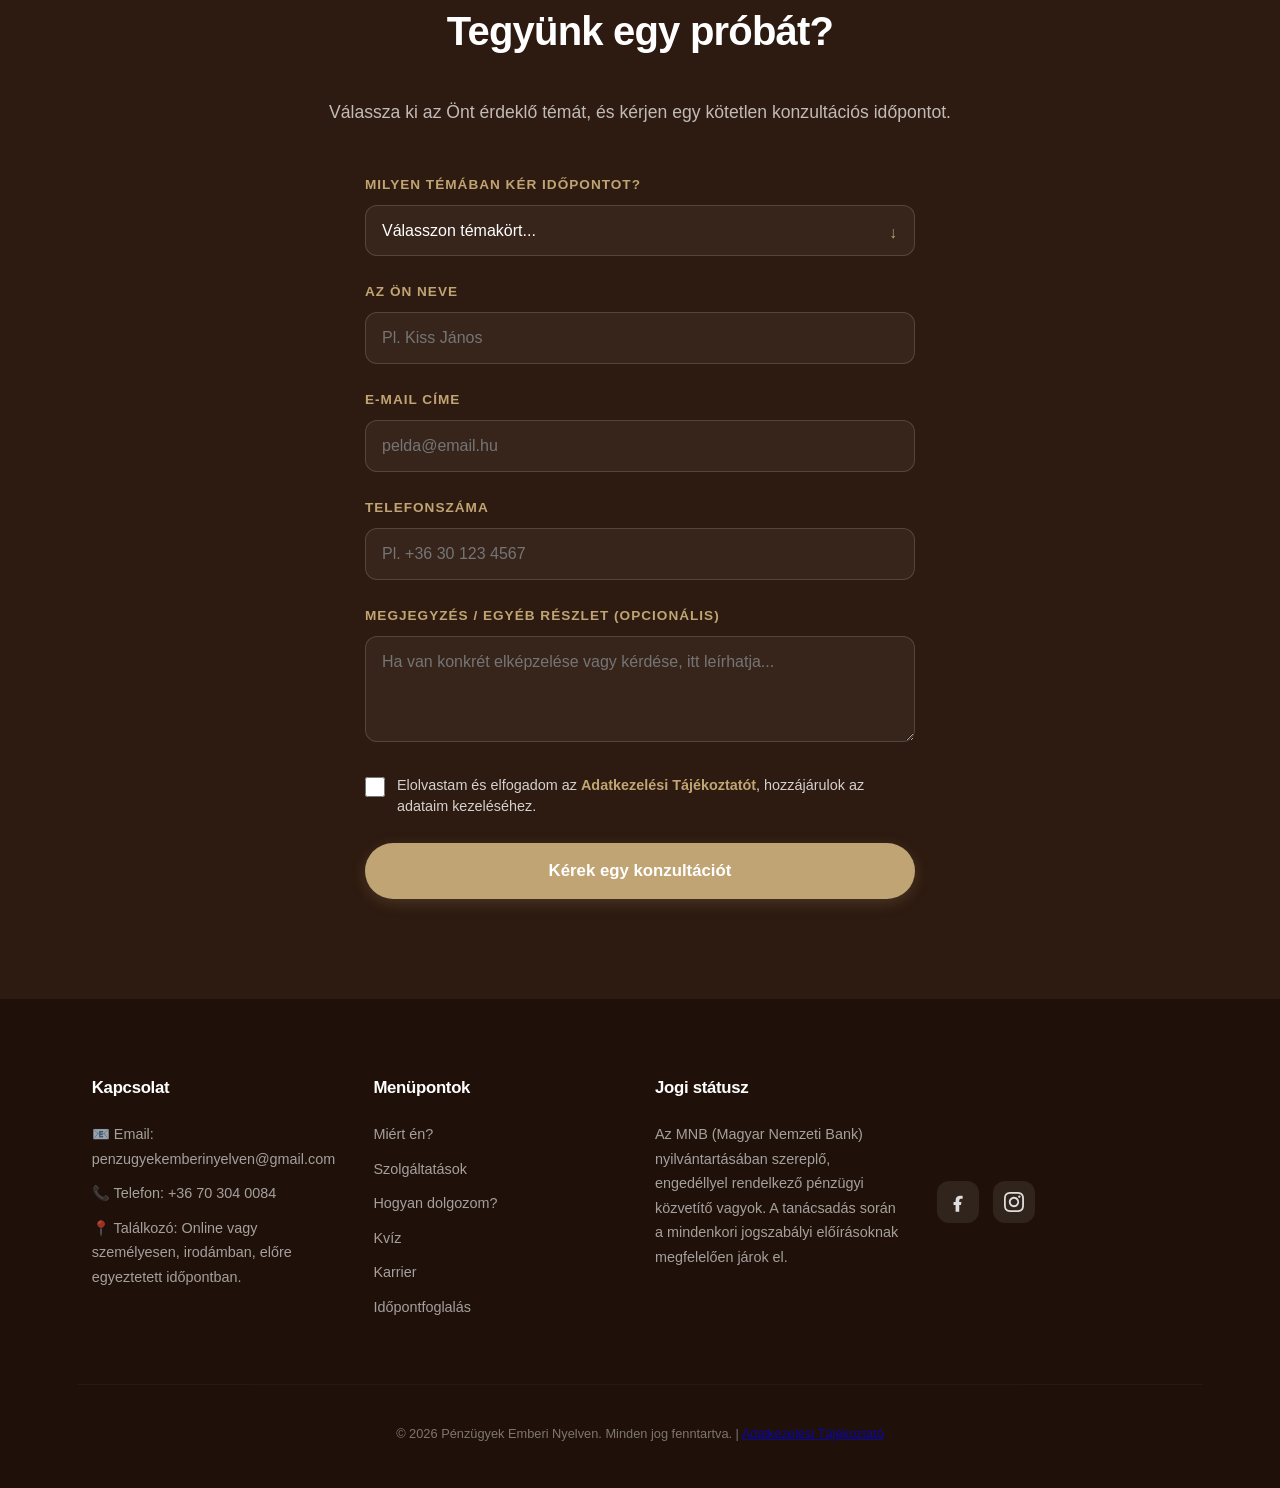
==== commit 07062eba: "Új megjelenés" ====
--- a/index.html
+++ b/index.html
@@ -7,19 +7,19 @@
 <link rel="icon" type="image/png" sizes="32x32" href="images/favicon-32.png">
 <link rel="icon" type="image/png" sizes="16x16" href="images/favicon-16.png">
 <link rel="apple-touch-icon" sizes="180x180" href="images/apple-touch-icon.png">
-<meta name="description" content="Független pénzügyi tanácsadás díjmentesen: lakáshitel, CSOK+, biztosítás, megtakarítás és céges pénzügyek egy helyen, emberi nyelven elmagyarázva.">
+<meta name="description" content="Pénzügyi tanácsadás díjmentesen: lakáshitel, CSOK+, biztosítás, megtakarítás és céges pénzügyek egy helyen, emberi nyelven elmagyarázva.">
 
 <!-- MEGOSZTÁSI ELŐNÉZET (OPEN GRAPH) -->
 <meta property="og:type" content="website">
 <meta property="og:title" content="Pénzügyek, emberi nyelven | Pénzügyi Tanácsadás">
-<meta property="og:description" content="Független pénzügyi tanácsadás díjmentesen: lakáshitel, CSOK+, biztosítás, megtakarítás és céges pénzügyek egy helyen, emberi nyelven elmagyarázva.">
-<meta property="og:image" content="https://gaalbogi03-ui.github.io/penzugyek-emberi-nyelven/images/og-image.jpg">
-<meta property="og:url" content="https://gaalbogi03-ui.github.io/penzugyek-emberi-nyelven/">
+<meta property="og:description" content="Pénzügyi tanácsadás díjmentesen: lakáshitel, CSOK+, biztosítás, megtakarítás és céges pénzügyek egy helyen, emberi nyelven elmagyarázva.">
+<meta property="og:image" content="https://gaalboglarka.github.io/penzugyek-emberi-nyelven/images/og-image.jpg">
+<meta property="og:url" content="https://gaalboglarka.github.io/penzugyek-emberi-nyelven/">
 <meta property="og:locale" content="hu_HU">
 <meta name="twitter:card" content="summary_large_image">
 <meta name="twitter:title" content="Pénzügyek, emberi nyelven | Pénzügyi Tanácsadás">
-<meta name="twitter:description" content="Független pénzügyi tanácsadás díjmentesen: lakáshitel, CSOK+, biztosítás, megtakarítás és céges pénzügyek egy helyen, emberi nyelven elmagyarázva.">
-<meta name="twitter:image" content="https://gaalbogi03-ui.github.io/penzugyek-emberi-nyelven/images/og-image.jpg">
+<meta name="twitter:description" content="Pénzügyi tanácsadás díjmentesen: lakáshitel, CSOK+, biztosítás, megtakarítás és céges pénzügyek egy helyen, emberi nyelven elmagyarázva.">
+<meta name="twitter:image" content="https://gaalboglarka.github.io/penzugyek-emberi-nyelven/images/og-image.jpg">
 
 <!-- Helyben tárolt Plus Jakarta Sans betűtípus (GDPR miatt nem Google szerverről töltődik be) -->
 <link href="fonts/plus-jakarta-sans.css" rel="stylesheet">
@@ -27,6 +27,14 @@
 
 </head>
 <body>
+
+<!-- FELSŐ SÁV -->
+<div class="topbar">
+<div class="container">
+<a href="tel:+36703040084">📞 +36 70 304 0084</a>
+<a href="mailto:penzugyekemberinyelven@gmail.com">✉️ penzugyekemberinyelven@gmail.com</a>
+</div>
+</div>
 
 <!-- NAVIGÁCIÓ -->
 <nav class="navbar">
@@ -41,43 +49,56 @@
 <li><a href="#folyamat">Hogyan dolgozom?</a></li>
 <li><a href="kviz.html">Kvíz</a></li>
 <li><a href="karrier.html">Karrier</a></li>
-<li><a href="#kapcsolat">Időpontfoglalás</a></li>
+<li><a href="#kapcsolat" class="nav-cta">Időpontot foglalok</a></li>
 </ul>
 </div>
 </nav>
 
 <main>
 <!-- HERO SZEKCIÓ -->
-<header class="hero">
-<div class="hero-bg"></div>
-<div class="hero-overlay"></div>
-<div class="container">
-<h1>Pénzügyek, emberi nyelven.<br>Hogy a döntései valóban Önt szolgálják.</h1>
-<p>Nem a bankokat vagy a biztosítókat képviselem, hanem Önt. Független tanácsadóként a teljes hazai piac kínálatából keressük meg azt a megoldást, ami a leginkább passzol az élethelyzetéhez.</p>
+<header class="hero hero-split">
+<div class="container hero-grid">
+<div class="hero-copy">
+<span class="hero-eyebrow">Pénzügyek, emberi nyelven</span>
+<h1>Gaál Boglárka</h1>
+<p class="hero-role">Pénzügyi tanácsadó</p>
+<p class="hero-lead">Átlátható, személyes támogatás, hogy a döntései valóban Önt szolgálják. Több bank, biztosító és pénztár kínálatából keressük meg azt a megoldást, ami a leginkább passzol az élethelyzetéhez.</p>
+<div class="hero-actions">
 <a href="#kapcsolat" class="btn">Kérek egy konzultációt</a>
+<a href="karrier.html" class="btn btn-outline">Csapatba jelentkezem</a>
+</div>
+</div>
+<div class="hero-photo">
+<img src="images/rolam-boglarka.jpg" alt="Gaál Boglárka, pénzügyi tanácsadó">
+</div>
 </div>
 </header>
 
+<!-- BIZALMI PONTOK -->
+<div class="trust-strip">
+<div class="container">
+<div class="trust-grid">
+<div class="trust-item">
+<h3>Több partner, egy tanácsadó</h3>
+<p>Több bank, biztosító és pénztár ajánlatából keresem meg az Önnek illőt. Önnek csak velem kell egyeztetnie.</p>
+</div>
+<div class="trust-item">
+<h3>Egy helyen minden</h3>
+<p>Hitel, biztosítás, megtakarítás és céges pénzügyek, nem kell 10 helyre besétálnia.</p>
+</div>
+<div class="trust-item">
+<h3>Végigkísérem a folyamaton</h3>
+<p>A dokumentumok beszerzésétől az ügyintézésig Ön mellett állok, a legelejétől a végéig.</p>
+</div>
+</div>
+</div>
+</div>
+
 <!-- PROBLÉMA / MEGOLDÁS -->
-<section class="intro" id="helyzetfelismeres">
+<section class="intro intro-lead" id="helyzetfelismeres">
 <div class="container">
 <h2>Önnek is ismerős ez a helyzet?</h2>
 <p style="max-width: 750px; margin: 0 auto; opacity: 0.8;">Amikor az ember bemegy egy bankba, gyakran úgy érzi, mintha egy idegen nyelvet beszélnének. Ráadásul minden intézmény a saját termékét tartja a legjobbnak. Ezt a terhet veszem le a válláról.</p>
-
-<div class="features">
-<div class="feature-box">
-<h3>Nem kell 10 helyre besétálnia</h3>
-<p>Ismerem az összes hazai pénzintézet aktuális ajánlatait. Önnek csak velem kell egyeztetnie.</p>
-</div>
-<div class="feature-box">
-<h3>Valóban független nézőpont</h3>
-<p>Nem vagyok elköteleződve egyik bank, biztosító vagy pénztár felé sem. Teljesen függetlenül tudom vizsgálni a piac minden szereplőjét, hogy Ön a legjobban járjon.</p>
-</div>
-<div class="feature-box">
-<h3>Végigkísérem a folyamaton</h3>
-<p>A dokumentumok beszerzésében és az ügyintézés útvesztőiben is Ön mellett állok, a legelejétől a végéig.</p>
-</div>
-</div>
 </div>
 </section>
 
@@ -97,11 +118,11 @@
 <section class="about" id="rolam">
 <div class="container about-grid">
 <div class="about-image">
-<img src="images/rolam-boglarka.jpg" alt="Gaál Boglárka, független pénzügyi tanácsadó">
+<img src="images/rolam-boglarka.jpg" alt="Gaál Boglárka, pénzügyi tanácsadó">
 </div>
 <div class="about-text">
 <span class="about-eyebrow">Miért én?</span>
-<h2>Gaál Boglárka vagyok, független pénzügyi tanácsadó</h2>
+<h2>Gaál Boglárka vagyok, pénzügyi tanácsadó</h2>
 <p>Sokan úgy gondolnak a pénzre, mint rideg számokra és bonyolult táblázatokra. Én eszköznek látom: valaminek, ami elviszi oda, ahová el szeretne jutni, legyen szó az első saját otthona megvásárlásáról, a családja hosszú távú biztonságáról vagy a vállalkozása magabiztos növekedéséről.</p>
 <p>Tudatosan nem szakosodtam egyetlen szűk területre sem, mert hiszem, hogy a valódi pénzügyi biztonságot csak a teljes képet átlátva lehet felépíteni. Szinte minden élethelyzetre van jó megoldás a pénzügyek világában, az én dolgom, hogy ezt megtaláljam Önnek.</p>
 <div class="about-tags">
@@ -119,52 +140,126 @@
 </div>
 </section>
 
+<!-- CSAPAT -->
+<section class="team" id="csapat">
+<div class="container">
+<span class="about-eyebrow">Kikkel találkozhat még:</span>
+
+<div class="team-grid">
+<div class="team-member">
+<img src="images/csapat-fay-barna-attila.jpg" alt="Fáy Barna Attila">
+<h3>Fáy Barna Attila</h3>
+<p class="team-role">Hitelspecialista</p>
+</div>
+<div class="team-member">
+<img src="images/csapat-pirka-andras-levente.jpg" alt="Pirka András Levente">
+<h3>Pirka András Levente</h3>
+<p class="team-role">Fiókvezető</p>
+</div>
+<div class="team-member">
+<img src="images/csapat-bogye-judit.jpg" alt="Bogye Judit">
+<h3>Bogye Judit</h3>
+<p class="team-role">Munkatárs</p>
+</div>
+</div>
+</div>
+</section>
+
 <!-- SZOLGÁLTATÁSOK -->
 <section class="services" id="szolgaltatasok">
 <div class="container">
 <h2 style="text-align: center; font-size: 2.2rem; margin-bottom: 20px;">Miben tudok segíteni?</h2>
-<p style="text-align: center; opacity: 0.7; margin-bottom: 50px;">Kattintson a kártyákra a részletek megtekintéséhez!</p>
-
-<div class="services-grid">
-<!-- Lakossági Pénzügyek -->
-<div class="service-card" onclick="toggleService(this)">
-<div class="service-header">
-<h3>🏠 Magán & Családi ügyek</h3>
-<span class="toggle-icon">▼</span>
-</div>
-<p><strong>Hogy a családi kassza mindig biztonságban legyen.</strong></p>
-<p class="intro-text">Segítek tető alá hozni a lakáshitelt, megszerzem az állami támogatásokat, lefaragom a felesleges banki költségeket, és kiaknázom a házasoknak járó adókedvezményeket.</p>
-
-<div class="service-details">
+<p style="text-align: center; opacity: 0.7; margin-bottom: 50px;">Válassza ki, mi foglalkoztatja most, és kattintson a részletekre!</p>
+
+<div class="svc-grid">
+<div class="svc-card">
+<div class="svc-img"><img src="images/otthon-kulcs.jpg" alt="Kulcsátadás egy új otthonhoz" loading="lazy"></div>
+<div class="svc-body">
+<h3>Otthonteremtés</h3>
+<p>CSOK+, Babaváró, Otthon Start Program és piaci lakáshitelek.</p>
+<button type="button" class="svc-more" aria-expanded="false" onclick="toggleService(this)">Részletek</button>
+<div class="svc-details">
 <ul>
 <li><strong>Otthonteremtés és Támogatások:</strong> A CSOK+, Babaváró, az <strong>Otthon Start Program (OSP) hitel</strong> és a piaci lakáshitelek teljes körű intézése, hogy minden elérhető forrást maximálisan kihasználjunk.</li>
 <li><strong>Első házasok adókedvezménye:</strong> Segítek átlátni és zökkenőmentesen visszaigényelni a friss házasoknak járó állami adókönnyítéseket, hogy több maradjon a közös kasszában.</li>
+</ul>
+</div>
+</div>
+</div>
+
+<div class="svc-card">
+<div class="svc-img"><img src="images/szamlak-asztal.jpg" alt="Pár a hiteleik és számláik átnézése közben" loading="lazy"></div>
+<div class="svc-body">
+<h3>Hitelek és számlák</h3>
+<p>Olcsóbb havidíj, kevesebb felesleges költség.</p>
+<button type="button" class="svc-more" aria-expanded="false" onclick="toggleService(this)">Részletek</button>
+<div class="svc-details">
+<ul>
 <li><strong>Hitelkiváltás:</strong> Ha van régebbi, drága hitele, megnézzük, hogyan tudjuk azt lecserélni egy sokkal olcsóbb, fixebb havidíjúra.</li>
 <li><strong>Mindennapi Bankszámlák:</strong> Átnézzük a költési szokásait, és lenyessük a felesleges havidíjakat, utalási sarcolásokat. Olyan számlát keresünk, ami Önnek spórol.</li>
 <li><strong>Gyors segítség (Személyi kölcsönök):</strong> Ha autóvásárlásra, felújításra vagy hirtelen jött kiadásra kell pénz, megtaláljuk a legkedvezőbb kamatú, rejtett buktatók nélküli megoldást.</li>
-<li><strong>A család és az értékek védelme:</strong> Olyan élet-, egészség- és lakásbiztosítást rakunk össze, ami egy váratlan helyzetben tényleg kifizeti a számlákat.</li>
+</ul>
+</div>
+</div>
+</div>
+
+<div class="svc-card">
+<div class="svc-img"><img src="images/csalad-tengerpart.jpg" alt="Háromgenerációs család a tengerparton" loading="lazy"></div>
+<div class="svc-body">
+<h3>Biztosítás</h3>
+<p>Személy-, élet- és egészségbiztosítás a család védelmére.</p>
+<button type="button" class="svc-more" aria-expanded="false" onclick="toggleService(this)">Részletek</button>
+<div class="svc-details">
+<ul>
+<li><strong>A család védelme:</strong> Olyan élet-, egészség- és személybiztosítást rakunk össze, ami egy váratlan helyzetben tényleg kifizeti a számlákat.</li>
+</ul>
+</div>
+</div>
+</div>
+
+<div class="svc-card">
+<div class="svc-img"><img src="images/nyugdij-par.jpg" alt="Idősebb pár naplementében" loading="lazy"></div>
+<div class="svc-body">
+<h3>Nyugdíj</h3>
+<p>Nyugdíj-előtakarékosság a biztonságos időskorért.</p>
+<button type="button" class="svc-more" aria-expanded="false" onclick="toggleService(this)">Részletek</button>
+<div class="svc-details">
+<ul>
 <li><strong>Nyugdíj-előtakarékosság:</strong> Már ma lerakjuk ennek az alapját, hogy időskorára is anyagilag biztonságban és függetlenül élhessen.</li>
 <li><strong>Gyermekek jövőjéért:</strong> Hosszú távú megtakarítási tervet is építünk, hogy gyermeke jövője már ma biztos alapokon álljon.</li>
 </ul>
 </div>
 </div>
-
-<!-- Vállalati Pénzügyek -->
-<div class="service-card" onclick="toggleService(this)">
-<div class="service-header">
-<h3>💼 Céges & Vállalkozói ügyek</h3>
-<span class="toggle-icon">▼</span>
-</div>
-<p><strong>Hogy Ön a növekedésre és a munkájára figyelhessen.</strong></p>
-<p class="intro-text">Támogatom a vállalkozását a legjobb céges számlacsomagok megtalálásában, elintézem a cégre szabott felelősségbiztosításokat, valamint menedzselem a komplett társasház-biztosításokat is.</p>
-
-<div class="service-details">
-<ul>
-<li><strong>Olcsóbb céges bankszámlák & POS terminálok:</strong> Versenyeztetjük a bankokat a cég utalási forgalma alapján. Megkeressük a legkisebb költségű számlát és a legkedvezőbb kártyaelfogadási (POS) feltételeket.</li>
-<li><strong>Társasház-biztosítások:</strong> Meglévő és új társasházak teljes körű biztosítási átvilágítása és optimalizálása, hogy a közösség épülete és értékei a legjobb feltételekkel legyenek védve.</li>
+</div>
+
+<div class="svc-card">
+<div class="svc-img"><img src="images/ceges-vallalkozo.jpg" alt="Vállalkozó laptoppal és kártyaterminállal a műhelyében" loading="lazy"></div>
+<div class="svc-body">
+<h3>Céges pénzügyek</h3>
+<p>Céges számla, POS terminál, felelősségbiztosítás és kulcsember programok.</p>
+<button type="button" class="svc-more" aria-expanded="false" onclick="toggleService(this)">Részletek</button>
+<div class="svc-details">
+<ul>
+<li><strong>Olcsóbb céges bankszámlák &amp; POS terminálok:</strong> Versenyeztetjük a bankokat a cég utalási forgalma alapján. Megkeressük a legkisebb költségű számlát és a legkedvezőbb kártyaelfogadási (POS) feltételeket.</li>
 <li><strong>Céges biztonság:</strong> Felelősségbiztosítások szakmára vagy cégvezetőkre, a telephely és a gépek védelme, valamint a céges autók (flották) kedvező biztosítása.</li>
 <li><strong>Dolgozói gondoskodás (Kulcsember programok):</strong> Olyan adóoptimalizált juttatási csomagokat (pl. céges egészségbiztosítást) építünk fel, amivel könnyebb megtartani a jó munkaerőt.</li>
 </ul>
+</div>
+</div>
+</div>
+
+<div class="svc-card">
+<div class="svc-img"><img src="images/tarsashaz.jpg" alt="Modern társasház belső udvara" loading="lazy"></div>
+<div class="svc-body">
+<h3>Társasház-biztosítás</h3>
+<p>Társasház-, lakás- és vagyonbiztosítás, meglévő és új társasházak átvilágításával.</p>
+<button type="button" class="svc-more" aria-expanded="false" onclick="toggleService(this)">Részletek</button>
+<div class="svc-details">
+<ul>
+<li><strong>Társasház-biztosítások:</strong> Meglévő és új társasházak teljes körű biztosítási átvilágítása és optimalizálása, hogy a közösség épülete és értékei a legjobb feltételekkel legyenek védve.</li>
+<li><strong>Lakás- és vagyonbiztosítás:</strong> Az ingatlan és az értékek védelme a legjobb feltételekkel.</li>
+</ul>
+</div>
 </div>
 </div>
 </div>
@@ -189,7 +284,7 @@
 <span class="process-number">2</span>
 <div>
 <h3>Piaci elemzés</h3>
-<p>Elvégzem a kutatómunkát, összehasonlítom a lehetőségeket a teljes piacon.</p>
+<p>Elvégzem a kutatómunkát, összehasonlítom a partnereim ajánlatait.</p>
 </div>
 </div>
 <div class="process-step">
@@ -294,7 +389,7 @@
 </div>
 <div class="footer-col">
 <h4>Jogi státusz</h4>
-<p>Az MNB (Magyar Nemzeti Bank) nyilvántartásában szereplő, engedéllyel rendelkező független pénzügyi közvetítő vagyok. A tanácsadás során a mindenkori jogszabályi előírásoknak megfelelően járok el.</p>
+<p>Az MNB (Magyar Nemzeti Bank) nyilvántartásában szereplő, engedéllyel rendelkező pénzügyi közvetítő vagyok. A tanácsadás során a mindenkori jogszabályi előírásoknak megfelelően járok el.</p>
 </div>
 <div class="footer-col footer-social">
 <a href="https://www.facebook.com/profile.php?id=61591757138707" target="_blank" rel="noopener" class="footer-social-icon" aria-label="Facebook">
@@ -329,16 +424,19 @@
 ctaObserver.observe(heroSection);
 ctaObserver.observe(contactSection);
 
-function toggleService(card) {
-const allCards = document.querySelectorAll('.service-card');
-const isActive = card.classList.contains('active');
-
-// Az összes többi kártya becsukása, hogy egyszerre csak egy lehessen nyitva
-allCards.forEach(c => c.classList.remove('active'));
-
-// Ha a kattintott kártya nem volt aktív, akkor kinyitjuk
-if (!isActive) {
+function toggleService(btn) {
+const card = btn.closest('.svc-card');
+const wasActive = card.classList.contains('active');
+
+// Egyszerre csak egy kártya lehet nyitva
+document.querySelectorAll('.svc-card').forEach(function(c) {
+c.classList.remove('active');
+c.querySelector('.svc-more').setAttribute('aria-expanded', 'false');
+});
+
+if (!wasActive) {
 card.classList.add('active');
+btn.setAttribute('aria-expanded', 'true');
 }
 }
 
--- a/styles.css
+++ b/styles.css
@@ -350,6 +350,59 @@
 margin: 0;
 }
 
+/* Csapat */
+.team {
+padding: 90px 0;
+background-color: var(--primary-bg);
+text-align: center;
+}
+
+.team .about-eyebrow {
+display: block;
+margin-bottom: 30px;
+}
+
+.team-grid {
+display: flex;
+justify-content: center;
+flex-wrap: wrap;
+gap: 28px;
+}
+
+.team-member {
+width: 100px;
+}
+
+.team-member img {
+width: 100%;
+aspect-ratio: 4 / 5;
+object-fit: cover;
+border-radius: 12px;
+box-shadow: var(--card-shadow);
+margin-bottom: 12px;
+transition: box-shadow 0.3s ease, transform 0.3s ease;
+}
+
+.team-member:hover img {
+box-shadow: var(--card-shadow-hover);
+transform: translateY(-4px);
+}
+
+.team-member h3 {
+font-size: 0.85rem;
+font-weight: 700;
+margin: 0 0 2px 0;
+letter-spacing: -0.1px;
+line-height: 1.25;
+}
+
+.team-role {
+font-size: 0.72rem;
+color: var(--accent-gold);
+font-weight: 600;
+margin: 0;
+}
+
 /* Szolgáltatások */
 .services {
 padding: 100px 0;
@@ -712,6 +765,36 @@
 color: var(--accent-gold);
 }
 
+.footer-social {
+display: flex;
+align-items: center;
+gap: 14px;
+}
+
+.footer-social a.footer-social-icon {
+width: 42px;
+height: 42px;
+border-radius: 12px;
+background: rgba(255, 255, 255, 0.08);
+display: flex;
+align-items: center;
+justify-content: center;
+color: rgba(255, 255, 255, 0.85);
+transition: all 0.2s ease;
+}
+
+.footer-social-icon svg {
+width: 20px;
+height: 20px;
+fill: currentColor;
+}
+
+.footer-social a.footer-social-icon:hover {
+background: var(--accent-gold);
+color: #1F110A;
+transform: translateY(-3px);
+}
+
 .footer-legal {
 text-align: center;
 padding-top: 25px;
@@ -834,23 +917,39 @@
 }
 
 .quiz-options {
-display: flex;
-flex-direction: column;
-gap: 14px;
+display: grid;
+grid-template-columns: 1fr 1fr;
+gap: 12px;
 }
 
 .quiz-option {
-padding: 18px 22px;
-border-radius: 14px;
+padding: 18px 14px;
+border-radius: 18px;
 border: 1.5px solid rgba(45, 26, 16, 0.1);
 background: var(--primary-bg);
 cursor: pointer;
 font-weight: 600;
-font-size: 1rem;
+font-size: 0.9rem;
+line-height: 1.35;
 font-family: inherit;
-text-align: left;
+text-align: center;
 color: var(--dark-text);
 transition: all 0.25s ease;
+display: flex;
+flex-direction: column;
+align-items: center;
+justify-content: center;
+gap: 8px;
+min-height: 96px;
+}
+
+.quiz-option-icon {
+font-size: 1.8rem;
+line-height: 1;
+}
+
+.quiz-option-label {
+font-size: 0.9rem;
 }
 
 .quiz-option:hover {
@@ -896,6 +995,14 @@
 padding: 18px 22px;
 background-color: var(--primary-bg);
 border-radius: 14px;
+}
+
+.quiz-disclaimer {
+font-size: 0.85rem;
+font-style: italic;
+opacity: 0.6;
+margin-bottom: 28px;
+text-align: center;
 }
 
 .quiz-lead-intro {
@@ -1029,6 +1136,13 @@
 .quiz-card {
 padding: 30px 22px;
 }
+.quiz-options {
+grid-template-columns: 1fr;
+}
+.quiz-option {
+min-height: unset;
+padding: 16px;
+}
 .quiz-header h1 {
 font-size: 2rem;
 }
@@ -1036,3 +1150,305 @@
 padding: 40px 24px;
 }
 }
+
+
+/* =====================================================
+   ÚJ MEGJELENÉS (2026. november) - a meglévő színekre építve
+   ===================================================== */
+
+/* Felső sáv */
+.topbar {
+background-color: var(--dark-text);
+color: #E9DDD1;
+font-size: 0.82rem;
+}
+.topbar .container {
+display: flex;
+justify-content: flex-end;
+gap: 26px;
+padding: 9px 0;
+}
+.topbar a {
+color: inherit;
+text-decoration: none;
+}
+.topbar a:hover {
+color: var(--accent-gold);
+}
+
+/* Menü időpontfoglaló gombja */
+.nav-links a.nav-cta {
+display: inline-block;
+background-color: var(--dark-text);
+color: #ffffff;
+opacity: 1;
+padding: 10px 22px;
+border-radius: 50px;
+transition: background-color 0.2s ease;
+}
+.nav-links a.nav-cta:hover {
+background-color: var(--accent-gold-hover);
+}
+
+/* Hero: szöveg balra, portré jobbra */
+.hero.hero-split {
+padding: 0;
+text-align: left;
+background-color: var(--dark-text);
+color: var(--primary-bg);
+}
+.hero-grid {
+display: grid;
+grid-template-columns: 1.1fr 1fr;
+gap: 56px;
+align-items: center;
+padding: 64px 0 104px 0;
+}
+.hero-eyebrow {
+display: block;
+color: var(--accent-gold);
+font-weight: 700;
+text-transform: uppercase;
+letter-spacing: 1.5px;
+font-size: 0.85rem;
+margin-bottom: 14px;
+}
+.hero.hero-split h1 {
+color: var(--primary-bg);
+font-size: 3.8rem;
+line-height: 1.1;
+letter-spacing: -1.5px;
+margin: 0 0 8px 0;
+}
+.hero.hero-split .hero-role {
+font-size: 1.3rem;
+font-weight: 600;
+color: #E9DDD1;
+opacity: 1;
+margin: 0 0 18px 0;
+max-width: none;
+}
+.hero.hero-split .hero-lead {
+font-size: 1.1rem;
+color: #E9DDD1;
+opacity: 0.9;
+max-width: 540px;
+margin: 0 0 34px 0;
+}
+.hero-actions {
+display: flex;
+flex-wrap: wrap;
+gap: 14px;
+}
+.btn.btn-outline {
+background-color: transparent;
+color: var(--primary-bg);
+border: 1.5px solid rgba(252, 249, 242, 0.7);
+box-shadow: none;
+padding: 14.5px 34px;
+}
+.btn.btn-outline:hover {
+background-color: rgba(252, 249, 242, 0.12);
+box-shadow: none;
+}
+.hero-photo img {
+display: block;
+width: 100%;
+max-height: 520px;
+object-fit: cover;
+object-position: 50% 15%;
+border-radius: 28px;
+}
+
+/* Bizalmi pontok a hero alatt */
+.trust-strip {
+position: relative;
+z-index: 3;
+margin-top: -56px;
+}
+.trust-grid {
+display: grid;
+grid-template-columns: repeat(3, 1fr);
+background-color: var(--white-bg);
+border-radius: 20px;
+box-shadow: var(--card-shadow-hover);
+}
+.trust-item {
+padding: 28px 32px;
+border-right: 1px solid rgba(45, 26, 16, 0.08);
+}
+.trust-item:last-child {
+border-right: none;
+}
+.trust-item h3 {
+font-size: 1.1rem;
+font-weight: 700;
+margin: 0 0 6px 0;
+letter-spacing: -0.3px;
+}
+.trust-item p {
+font-size: 0.92rem;
+opacity: 0.8;
+margin: 0;
+}
+.intro.intro-lead {
+padding-top: 80px;
+}
+
+/* Csapat: nagyobb képek */
+.team-member {
+width: 190px;
+}
+.team-member h3 {
+font-size: 1rem;
+}
+.team-role {
+font-size: 0.85rem;
+}
+
+/* Szolgáltatások: hat fotós kártya */
+.svc-grid {
+display: grid;
+grid-template-columns: repeat(3, 1fr);
+gap: 24px;
+align-items: start;
+}
+.svc-card {
+background-color: var(--primary-bg);
+border-radius: 20px;
+overflow: hidden;
+border: 1px solid rgba(45, 26, 16, 0.06);
+text-align: left;
+transition: transform 0.4s cubic-bezier(0.16, 1, 0.3, 1), box-shadow 0.4s ease;
+}
+.svc-card:hover {
+transform: translateY(-4px);
+box-shadow: var(--card-shadow-hover);
+}
+.svc-img {
+height: 230px;
+overflow: hidden;
+}
+.svc-img img {
+width: 100%;
+height: 100%;
+object-fit: cover;
+display: block;
+}
+.svc-body {
+padding: 26px 26px 24px 26px;
+}
+.svc-body h3 {
+font-size: 1.25rem;
+font-weight: 700;
+margin: 0 0 8px 0;
+letter-spacing: -0.4px;
+}
+.svc-body p {
+margin: 0 0 14px 0;
+opacity: 0.85;
+font-size: 0.95rem;
+}
+.svc-more {
+background: none;
+border: none;
+padding: 0;
+font-family: inherit;
+font-weight: 700;
+font-size: 0.92rem;
+color: var(--accent-gold-hover);
+cursor: pointer;
+}
+.svc-more::after {
+content: " ▼";
+font-size: 0.75em;
+}
+.svc-card.active .svc-more::after {
+content: " ▲";
+}
+.svc-details {
+max-height: 0;
+overflow: hidden;
+opacity: 0;
+transition: max-height 0.4s cubic-bezier(0.16, 1, 0.3, 1), opacity 0.3s ease;
+}
+.svc-card.active .svc-details {
+max-height: 900px;
+opacity: 1;
+margin-top: 16px;
+padding-top: 16px;
+border-top: 1px solid rgba(45, 26, 16, 0.1);
+}
+.svc-details ul {
+padding-left: 20px;
+margin: 0;
+}
+.svc-details li {
+margin-bottom: 10px;
+font-size: 0.92rem;
+opacity: 0.9;
+}
+
+@media (max-width: 900px) {
+.hero-grid {
+grid-template-columns: 1fr;
+gap: 32px;
+padding: 40px 0 90px 0;
+}
+.hero-photo {
+order: -1;
+}
+.hero-photo img {
+max-height: 380px;
+}
+.hero.hero-split h1 {
+font-size: 2.8rem;
+}
+.trust-grid {
+grid-template-columns: 1fr;
+}
+.trust-item {
+border-right: none;
+border-bottom: 1px solid rgba(45, 26, 16, 0.08);
+}
+.trust-item:last-child {
+border-bottom: none;
+}
+.svc-grid {
+grid-template-columns: 1fr 1fr;
+}
+}
+
+@media (max-width: 768px) {
+.topbar {
+display: none;
+}
+.btn.btn-outline,
+.hero-actions .btn {
+display: block;
+width: 100%;
+text-align: center;
+box-sizing: border-box;
+}
+.nav-links a.nav-cta {
+margin: 6px 0;
+}
+.team-member {
+width: 150px;
+}
+}
+
+@media (max-width: 560px) {
+.svc-grid {
+grid-template-columns: 1fr;
+}
+.svc-img {
+height: 210px;
+}
+}
+
+/* Képkivágások a kártyákon */
+.svc-card:nth-child(2) .svc-img img { object-position: 50% 40%; }
+.svc-card:nth-child(4) .svc-img img { object-position: 50% 58%; }
+.svc-card:nth-child(5) .svc-img img { object-position: 50% 55%; }
+.svc-card:nth-child(6) .svc-img img { object-position: 50% 55%; }
